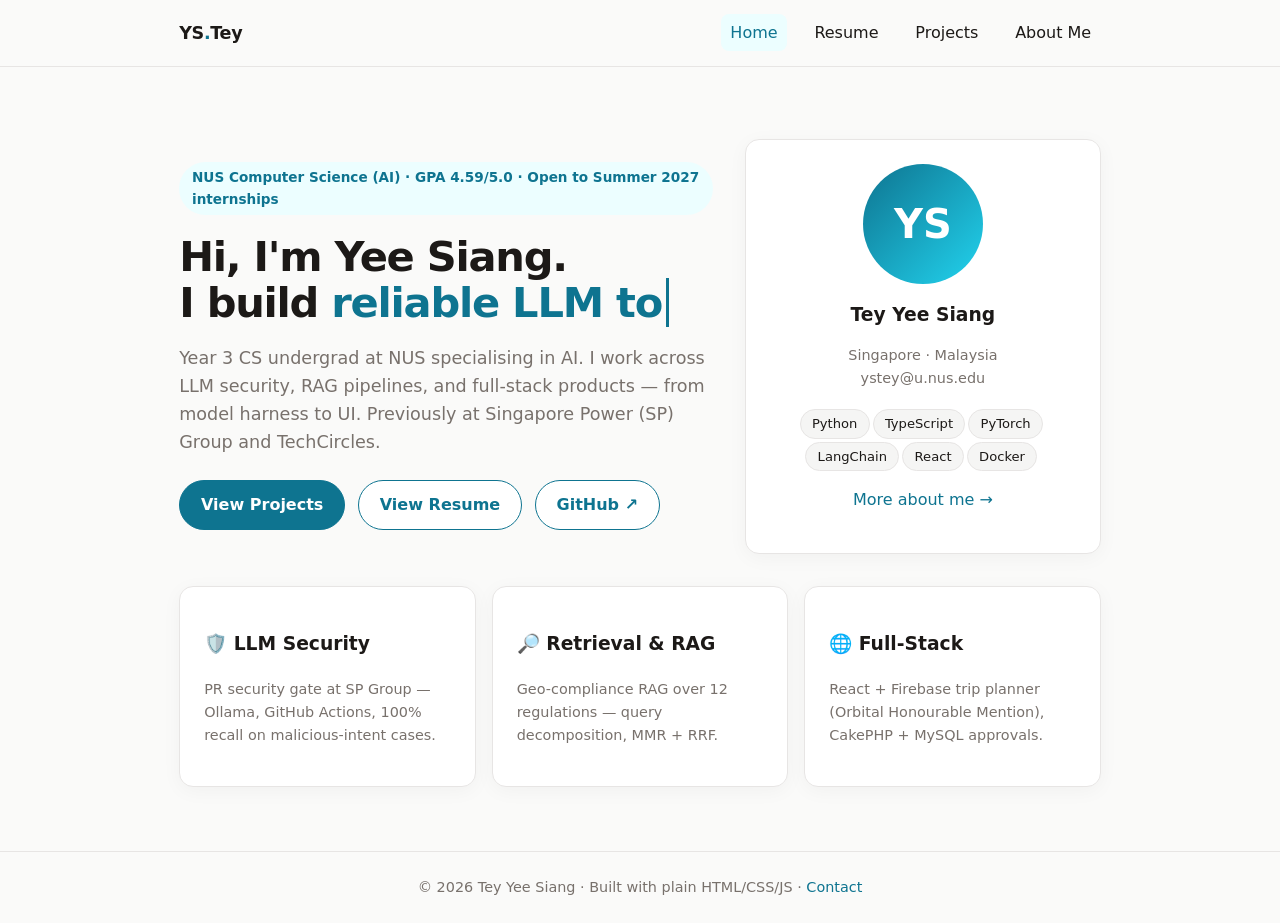
==== index.html @ 7d82055f "portfolio v1" ====
<!doctype html>
<html lang="en">
<head>
<meta charset="utf-8"><meta name="viewport" content="width=device-width,initial-scale=1">
<title>Yee Siang Tey — AI & Full-Stack Engineer</title>
<link rel="stylesheet" href="style.css">
</head>
<body>
<header><nav class="nav">
<a class="logo" href="index.html">YS<span>.</span>Tey</a>
<button class="hamburger" aria-label="menu" onclick="document.querySelector('.links').classList.toggle('open')">☰</button>
<div class="links"><a href="index.html" class="active">Home</a><a href="resume.html">Resume</a><a href="projects.html">Projects</a><a href="about.html">About Me</a></div>
</nav></header>
<main>
<section class="hero">
<div>
<div class="badge fade-up">NUS Computer Science (AI) · GPA 4.59/5.0 · Open to Summer 2027 internships</div>
<h1 class="fade-up d1">Hi, I'm Yee Siang.<br>I build <span class="typing" id="typing"></span></h1>
<p class="sub fade-up d2">Year 3 CS undergrad at NUS specialising in AI. I work across LLM security, RAG pipelines, and full-stack products — from model harness to UI. Previously at Singapore Power (SP) Group and TechCircles.</p>
<div class="btns fade-up d3">
<a class="btn primary" href="projects.html">View Projects</a>
<a class="btn ghost" href="resume.html">View Resume</a>
<a class="btn ghost" href="https://github.com/YSTey0808" target="_blank" rel="noopener">GitHub ↗</a>
</div>
</div>
<div class="card avatar-card fade-up d2">
<div class="avatar">YS</div>
<h3 style="margin:.2rem 0">Tey Yee Siang</h3>
<p class="meta">Singapore · Malaysia<br>ystey@u.nus.edu</p>
<p><span class="tag">Python</span><span class="tag">TypeScript</span><span class="tag">PyTorch</span><span class="tag">LangChain</span><span class="tag">React</span><span class="tag">Docker</span></p>
<p style="margin-top:1rem"><a href="about.html">More about me →</a></p>
</div>
</section>
<section class="grid3">
<div class="card fade-up"><h3>🛡️ LLM Security</h3><p class="meta">PR security gate at SP Group — Ollama, GitHub Actions, 100% recall on malicious-intent cases.</p></div>
<div class="card fade-up d1"><h3>🔎 Retrieval & RAG</h3><p class="meta">Geo-compliance RAG over 12 regulations — query decomposition, MMR + RRF.</p></div>
<div class="card fade-up d2"><h3>🌐 Full-Stack</h3><p class="meta">React + Firebase trip planner (Orbital Honourable Mention), CakePHP + MySQL approvals.</p></div>
</section>
</main>
<footer>© 2026 Tey Yee Siang · Built with plain HTML/CSS/JS · <a href="about.html">Contact</a></footer>
<script src="script.js"></script>
</body>
</html>
---- style.css ----
/* Light minimal portfolio - Yee Siang */
:root{
  --bg:#fafaf9; --card:#ffffff; --text:#1c1917; --muted:#78716c;
  --accent:#0e7490; --accent-light:#ecfeff; --border:#e7e5e4;
  --radius:14px; --max:960px;
}
*{box-sizing:border-box}
body{margin:0;font-family:Inter,system-ui,-apple-system,"Segoe UI",Roboto,sans-serif;background:var(--bg);color:var(--text);line-height:1.6}
a{color:var(--accent);text-decoration:none}
a:hover{text-decoration:underline}
header{position:sticky;top:0;background:rgba(250,250,249,.92);backdrop-filter:blur(8px);border-bottom:1px solid var(--border);z-index:10}
.nav{max-width:var(--max);margin:0 auto;display:flex;align-items:center;justify-content:space-between;padding:.9rem 1.2rem}
.logo{font-weight:800;letter-spacing:-.02em;color:var(--text);font-size:1.1rem}
.logo span{color:var(--accent)}
.links{display:flex;gap:1.1rem}
.links a{color:var(--text);font-weight:500;padding:.35rem .6rem;border-radius:8px}
.links a.active,.links a:hover{background:var(--accent-light);color:var(--accent);text-decoration:none}
.hamburger{display:none;background:none;border:1px solid var(--border);border-radius:8px;padding:.4rem .6rem;font-size:1.2rem;cursor:pointer}
main{max-width:var(--max);margin:0 auto;padding:2.5rem 1.2rem 4rem;min-height:70vh}
.hero{display:grid;grid-template-columns:1.2fr .8fr;gap:2rem;align-items:center;padding:2rem 0}
.badge{display:inline-block;background:var(--accent-light);color:var(--accent);padding:.3rem .8rem;border-radius:999px;font-size:.85rem;font-weight:600;margin-bottom:1rem}
h1{font-size:2.6rem;line-height:1.1;margin:.2rem 0 1rem;letter-spacing:-.03em}
.typing{color:var(--accent);font-weight:700;border-right:3px solid var(--accent);padding-right:4px;animation:blink 1s step-end infinite}
@keyframes blink{50%{border-color:transparent}}
.sub{color:var(--muted);font-size:1.1rem}
.btns{display:flex;gap:.8rem;margin-top:1.5rem;flex-wrap:wrap}
.btn{display:inline-block;padding:.7rem 1.3rem;border-radius:999px;font-weight:600;border:1px solid var(--accent)}
.btn.primary{background:var(--accent);color:#fff}
.btn.primary:hover{background:#155e75}
.btn.ghost{background:#fff;color:var(--accent)}
.card{background:var(--card);border:1px solid var(--border);border-radius:var(--radius);padding:1.5rem;box-shadow:0 4px 20px rgba(0,0,0,.04)}
.avatar-card{text-align:center}
.avatar{width:120px;height:120px;border-radius:50%;background:linear-gradient(135deg,#0e7490,#22d3ee);display:flex;align-items:center;justify-content:center;color:#fff;font-size:2.5rem;font-weight:800;margin:0 auto 1rem}
.grid2{display:grid;grid-template-columns:1fr 1fr;gap:1.2rem}
.grid3{display:grid;grid-template-columns:1fr 1fr 1fr;gap:1rem}
.tag{display:inline-block;background:#f5f5f4;border:1px solid var(--border);border-radius:999px;padding:.2rem .7rem;font-size:.82rem;margin:.2rem .2rem 0 0}
footer{border-top:1px solid var(--border);text-align:center;padding:1.5rem;color:var(--muted);font-size:.9rem}
.fade-up{opacity:0;transform:translateY(14px);animation:fadeUp .7s ease forwards}
.fade-up.d1{animation-delay:.1s}.fade-up.d2{animation-delay:.2s}.fade-up.d3{animation-delay:.3s}
@keyframes fadeUp{to{opacity:1;transform:none}}
/* Timeline */
.timeline{border-left:2px solid var(--border);margin-left:.5rem;padding-left:1.2rem}
.job{margin-bottom:1.5rem;position:relative}
.job::before{content:"";position:absolute;left:-1.65rem;top:.4rem;width:12px;height:12px;background:var(--accent);border-radius:50%;border:2px solid #fff;box-shadow:0 0 0 2px var(--accent)}
.job h3{margin:.2rem 0}
.meta{color:var(--muted);font-size:.9rem}
/* Carousel */
.carousel{position:relative;overflow:hidden;border-radius:var(--radius);border:1px solid var(--border);background:#fff}
.slides{display:flex;transition:transform .45s ease}
.slide{min-width:100%;padding:0}
.slide-visual{height:260px;display:flex;align-items:center;justify-content:center;color:#fff;font-size:1.4rem;font-weight:800;text-align:center;padding:1rem}
.s1{background:linear-gradient(135deg,#0e7490,#06b6d4,#99f6e0)}
.s2{background:linear-gradient(135deg,#7c3aed,#06b6d4)}
.s3{background:linear-gradient(135deg,#ea580c,#facc15)}
.s4{background:linear-gradient(135deg,#0f766e,#84cc16)}
.slide-body{padding:1.3rem 1.4rem}
.ctrl{position:absolute;top:110px;background:rgba(255,255,255,.9);border:1px solid var(--border);border-radius:50%;width:40px;height:40px;cursor:pointer;font-size:1.2rem}
.prev{left:10px}.next{right:10px}
.dots{text-align:center;padding:.8rem}
.dot{display:inline-block;width:10px;height:10px;border-radius:50%;background:#d6d3d1;margin:0 4px;cursor:pointer;border:none;padding:0}
.dot.active{background:var(--accent)}
.proj-grid{display:grid;grid-template-columns:1fr 1fr;gap:1rem;margin-top:1.5rem}
@media(max-width:760px){
  .hero{grid-template-columns:1fr}
  h1{font-size:2rem}
  .grid2,.grid3,.proj-grid{grid-template-columns:1fr}
  .links{display:none;flex-direction:column;position:absolute;top:60px;right:12px;background:#fff;border:1px solid var(--border);border-radius:12px;padding:.6rem;box-shadow:0 10px 30px rgba(0,0,0,.08)}
  .links.open{display:flex}
  .hamburger{display:block}
}
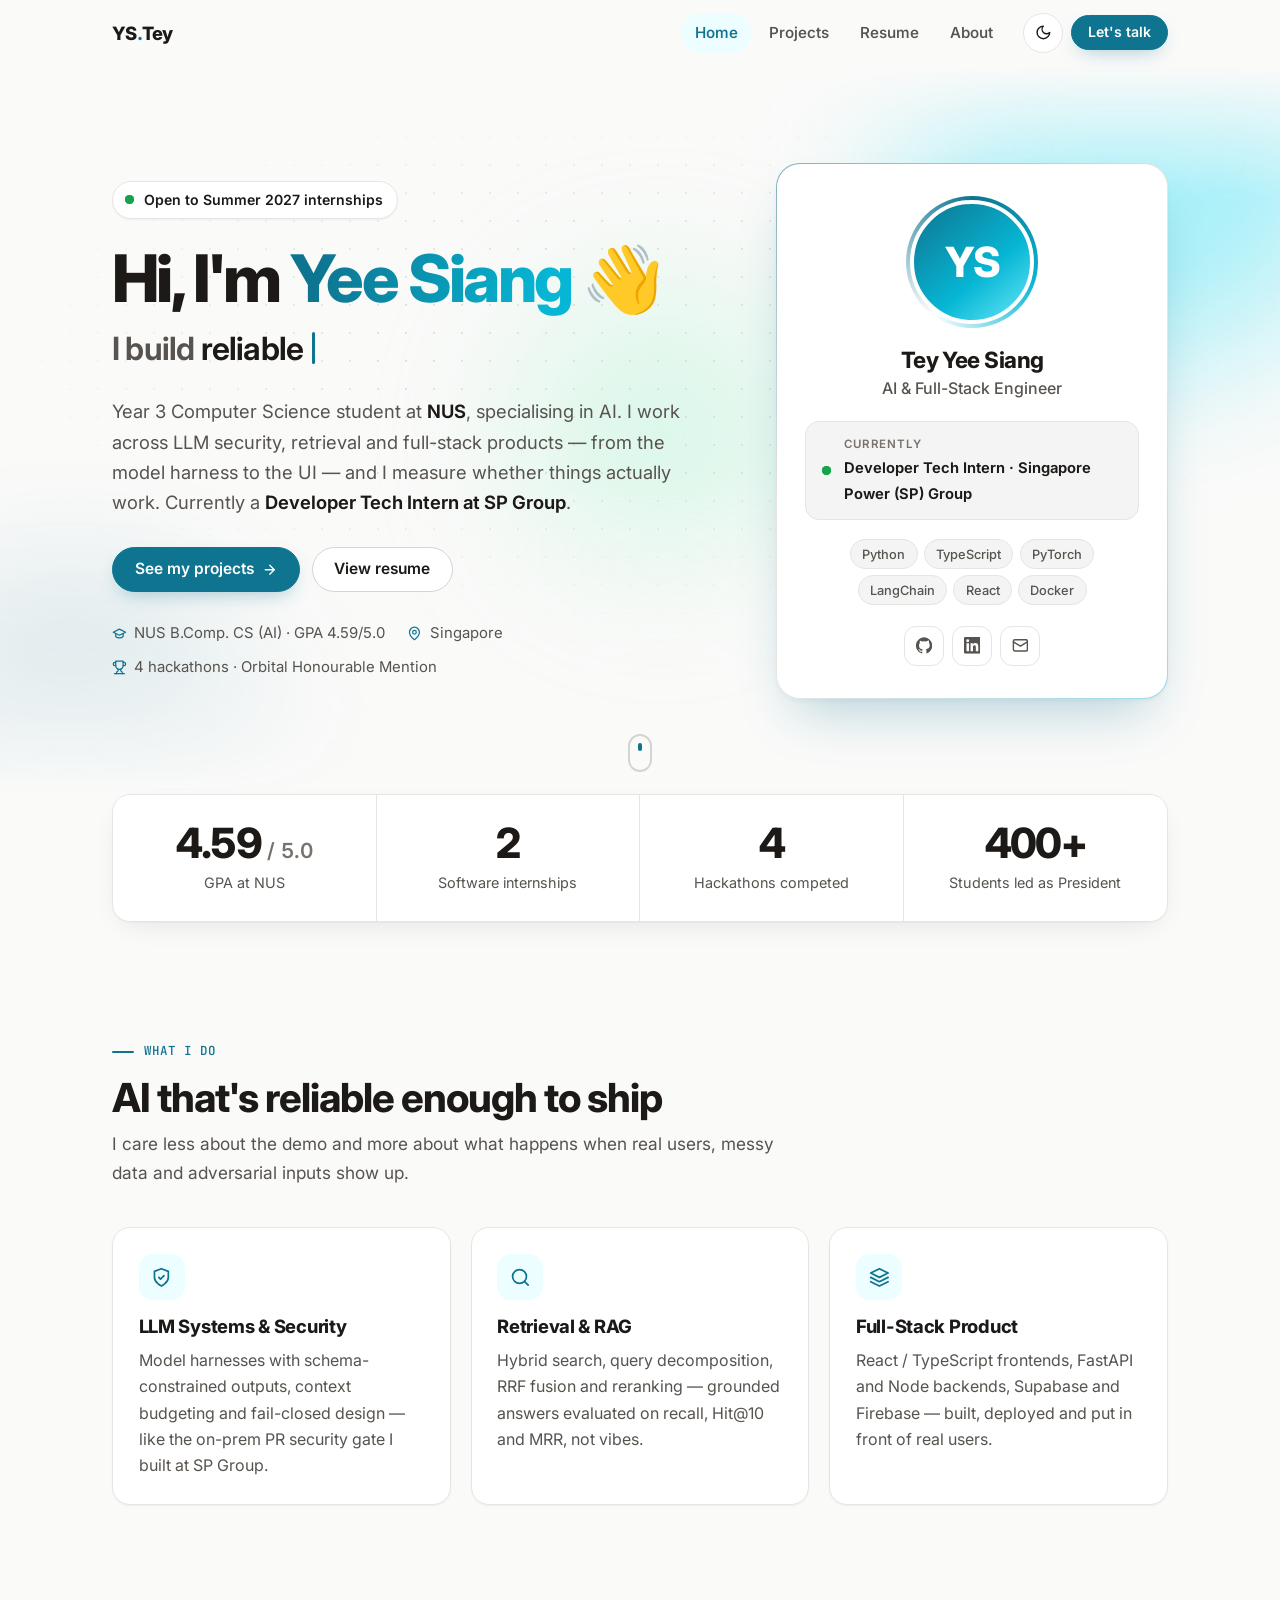
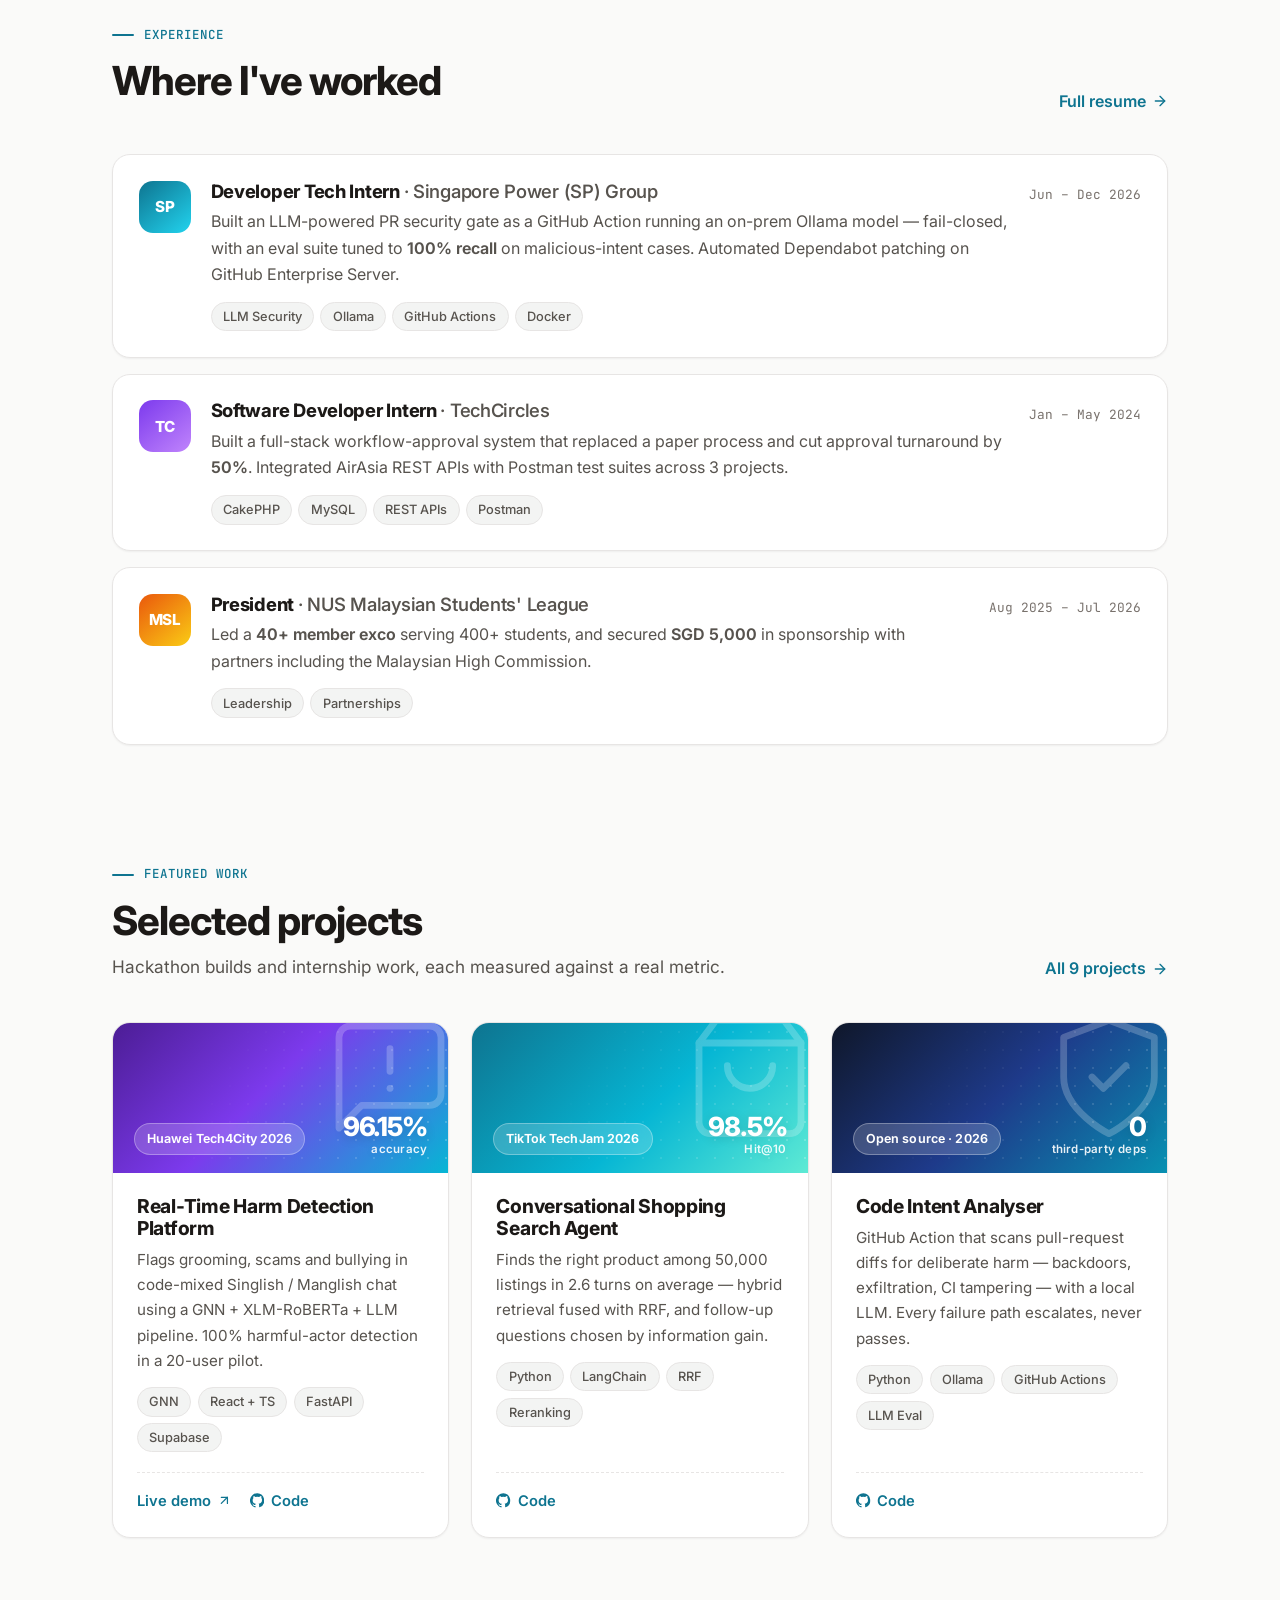
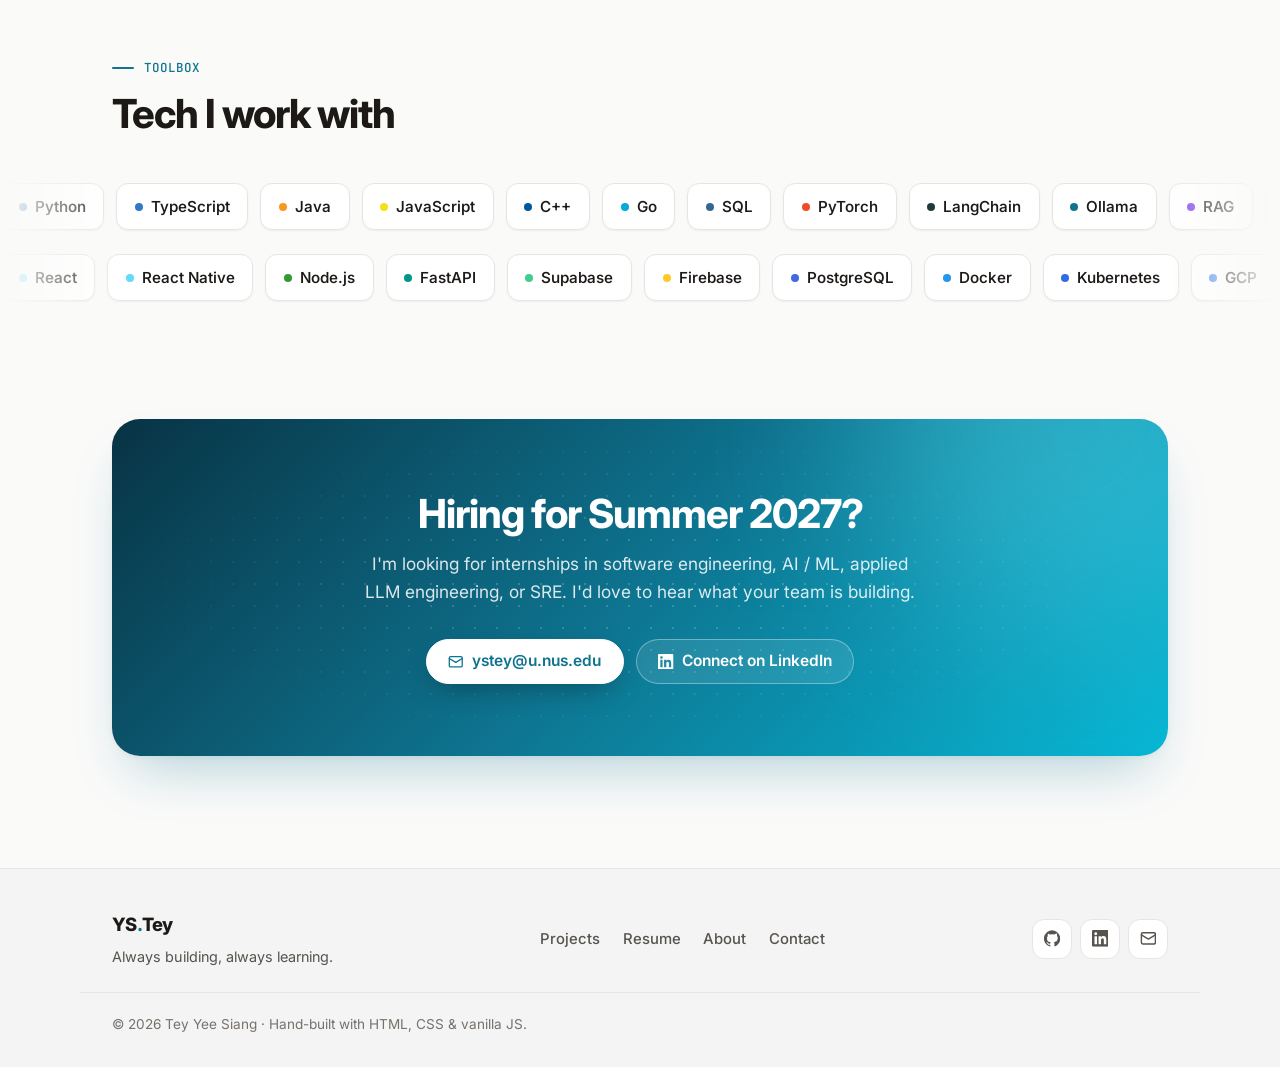
==== commit 61a9ad76: "Portfolio V2" ====
--- a/index.html
+++ b/index.html
@@ -1,43 +1,289 @@
 <!doctype html>
 <html lang="en">
 <head>
-<meta charset="utf-8"><meta name="viewport" content="width=device-width,initial-scale=1">
-<title>Yee Siang Tey — AI & Full-Stack Engineer</title>
+<meta charset="utf-8">
+<meta name="viewport" content="width=device-width, initial-scale=1">
+<title>Tey Yee Siang — AI & Full-Stack Engineer</title>
+<meta name="description" content="Tey Yee Siang — Year 3 NUS Computer Science (AI) student building LLM security tooling, RAG pipelines and full-stack products. Open to Summer 2027 internships.">
+<meta name="author" content="Tey Yee Siang">
+<meta name="theme-color" content="#0e7490">
+<meta property="og:type" content="website">
+<meta property="og:title" content="Tey Yee Siang — AI & Full-Stack Engineer">
+<meta property="og:description" content="NUS CS (AI) · GPA 4.59/5.0 · LLM security, RAG and full-stack products. Open to Summer 2027 internships.">
+<meta property="og:url" content="https://personalwebsite-eight-tawny-92.vercel.app/">
+<link rel="icon" href="data:image/svg+xml,%3Csvg xmlns='http://www.w3.org/2000/svg' viewBox='0 0 64 64'%3E%3Crect width='64' height='64' rx='16' fill='%230e7490'/%3E%3Ctext x='50%25' y='54%25' text-anchor='middle' dominant-baseline='middle' font-family='Arial,sans-serif' font-weight='800' font-size='28' fill='white'%3EYS%3C/text%3E%3C/svg%3E">
+<link rel="preconnect" href="https://fonts.googleapis.com">
+<link rel="preconnect" href="https://fonts.gstatic.com" crossorigin>
+<link href="https://fonts.googleapis.com/css2?family=Inter:wght@400;500;600;700;800&family=JetBrains+Mono:wght@500&display=swap" rel="stylesheet">
 <link rel="stylesheet" href="style.css">
+<script>document.documentElement.classList.add('js');try{var t=localStorage.getItem('theme');if(t)document.documentElement.dataset.theme=t}catch(e){}</script>
 </head>
 <body>
-<header><nav class="nav">
-<a class="logo" href="index.html">YS<span>.</span>Tey</a>
-<button class="hamburger" aria-label="menu" onclick="document.querySelector('.links').classList.toggle('open')">☰</button>
-<div class="links"><a href="index.html" class="active">Home</a><a href="resume.html">Resume</a><a href="projects.html">Projects</a><a href="about.html">About Me</a></div>
-</nav></header>
-<main>
-<section class="hero">
-<div>
-<div class="badge fade-up">NUS Computer Science (AI) · GPA 4.59/5.0 · Open to Summer 2027 internships</div>
-<h1 class="fade-up d1">Hi, I'm Yee Siang.<br>I build <span class="typing" id="typing"></span></h1>
-<p class="sub fade-up d2">Year 3 CS undergrad at NUS specialising in AI. I work across LLM security, RAG pipelines, and full-stack products — from model harness to UI. Previously at Singapore Power (SP) Group and TechCircles.</p>
-<div class="btns fade-up d3">
-<a class="btn primary" href="projects.html">View Projects</a>
-<a class="btn ghost" href="resume.html">View Resume</a>
-<a class="btn ghost" href="https://github.com/YSTey0808" target="_blank" rel="noopener">GitHub ↗</a>
-</div>
-</div>
-<div class="card avatar-card fade-up d2">
-<div class="avatar">YS</div>
-<h3 style="margin:.2rem 0">Tey Yee Siang</h3>
-<p class="meta">Singapore · Malaysia<br>ystey@u.nus.edu</p>
-<p><span class="tag">Python</span><span class="tag">TypeScript</span><span class="tag">PyTorch</span><span class="tag">LangChain</span><span class="tag">React</span><span class="tag">Docker</span></p>
-<p style="margin-top:1rem"><a href="about.html">More about me →</a></p>
-</div>
-</section>
-<section class="grid3">
-<div class="card fade-up"><h3>🛡️ LLM Security</h3><p class="meta">PR security gate at SP Group — Ollama, GitHub Actions, 100% recall on malicious-intent cases.</p></div>
-<div class="card fade-up d1"><h3>🔎 Retrieval & RAG</h3><p class="meta">Geo-compliance RAG over 12 regulations — query decomposition, MMR + RRF.</p></div>
-<div class="card fade-up d2"><h3>🌐 Full-Stack</h3><p class="meta">React + Firebase trip planner (Orbital Honourable Mention), CakePHP + MySQL approvals.</p></div>
-</section>
+<a class="skip" href="#main">Skip to content</a>
+<div class="progress" aria-hidden="true"></div>
+
+<header class="site-header">
+  <nav class="nav" aria-label="Primary">
+    <a class="logo" href="index.html" aria-label="Tey Yee Siang — home">YS<span>.</span>Tey</a>
+    <div class="links" id="nav-links">
+      <a href="index.html" aria-current="page">Home</a>
+      <a href="projects.html">Projects</a>
+      <a href="resume.html">Resume</a>
+      <a href="about.html">About</a>
+    </div>
+    <div class="nav-actions">
+      <button class="icon-btn theme-toggle" type="button" aria-label="Toggle dark mode"><svg class="ic moon"><use href="#i-moon"/></svg><svg class="ic sun"><use href="#i-sun"/></svg></button>
+      <a class="btn btn-sm primary nav-cta" href="mailto:ystey@u.nus.edu">Let's talk</a>
+      <button class="icon-btn hamburger" type="button" aria-label="Open menu" aria-expanded="false" aria-controls="nav-links"><span></span><span></span><span></span></button>
+    </div>
+  </nav>
+</header>
+
+<main id="main">
+  <!-- ============ HERO ============ -->
+  <section class="hero">
+    <div class="hero-bg" aria-hidden="true"><span class="blob b1"></span><span class="blob b2"></span><span class="blob b3"></span><div class="grid-bg"></div></div>
+    <div class="container hero-inner">
+      <div class="hero-copy">
+        <p class="status reveal"><span class="pulse" aria-hidden="true"></span>Open to Summer 2027 internships</p>
+        <h1 class="reveal" style="--i:1">Hi, I'm <span class="grad">Yee Siang</span> <span class="wave" aria-hidden="true">👋</span></h1>
+        <p class="hero-role reveal" style="--i:2">I build <span class="typing" id="typing" data-phrases='["reliable LLM systems.","RAG & search pipelines.","full-stack products.","secure AI tooling."]'>reliable LLM systems.</span></p>
+        <p class="lead reveal" style="--i:3">Year 3 Computer Science student at <strong>NUS</strong>, specialising in AI. I work across LLM security, retrieval and full-stack products — from the model harness to the UI — and I measure whether things actually work. Currently a <strong>Developer Tech Intern at SP Group</strong>.</p>
+        <div class="btns reveal" style="--i:4">
+          <a class="btn primary" href="projects.html">See my projects <svg class="ic ic-move"><use href="#i-arrow-right"/></svg></a>
+          <a class="btn" href="resume.html">View resume</a>
+        </div>
+        <ul class="hero-facts reveal" style="--i:5">
+          <li><svg class="ic"><use href="#i-cap"/></svg>NUS B.Comp. CS (AI) · GPA 4.59/5.0</li>
+          <li><svg class="ic"><use href="#i-pin"/></svg>Singapore</li>
+          <li><svg class="ic"><use href="#i-trophy"/></svg>4 hackathons · Orbital Honourable Mention</li>
+        </ul>
+      </div>
+
+      <aside class="card profile-card reveal tilt" style="--i:2" aria-label="Profile summary">
+        <!-- To use a photo: replace "YS" below with <img src="images/profile.jpg" alt="Tey Yee Siang"> -->
+        <div class="avatar-wrap"><div class="avatar">YS</div></div>
+        <h2 class="profile-name">Tey Yee Siang</h2>
+        <p class="profile-role">AI & Full-Stack Engineer</p>
+        <div class="now"><span class="pulse" aria-hidden="true"></span><div><small>Currently</small><strong>Developer Tech Intern · Singapore Power (SP) Group</strong></div></div>
+        <div class="tags">
+          <span class="tag">Python</span><span class="tag">TypeScript</span><span class="tag">PyTorch</span><span class="tag">LangChain</span><span class="tag">React</span><span class="tag">Docker</span>
+        </div>
+        <div class="socials">
+          <a href="https://github.com/YSTey0808" target="_blank" rel="noopener" aria-label="GitHub"><svg class="ic"><use href="#i-github"/></svg></a>
+          <a href="https://www.linkedin.com/in/yee-siang-tey/" target="_blank" rel="noopener" aria-label="LinkedIn"><svg class="ic"><use href="#i-linkedin"/></svg></a>
+          <a href="mailto:ystey@u.nus.edu" aria-label="Email"><svg class="ic"><use href="#i-mail"/></svg></a>
+        </div>
+      </aside>
+    </div>
+    <a class="scroll-hint" href="#stats" aria-label="Scroll to content"><span></span></a>
+  </section>
+
+  <!-- ============ STATS ============ -->
+  <section class="container" id="stats" aria-label="At a glance">
+    <div class="stats reveal" data-stagger>
+      <div class="stat"><span class="stat-num"><span class="count" data-to="4.59" data-decimals="2">4.59</span><small> / 5.0</small></span><span class="stat-label">GPA at NUS</span></div>
+      <div class="stat"><span class="stat-num"><span class="count" data-to="2">2</span></span><span class="stat-label">Software internships</span></div>
+      <div class="stat"><span class="stat-num"><span class="count" data-to="4">4</span></span><span class="stat-label">Hackathons competed</span></div>
+      <div class="stat"><span class="stat-num"><span class="count" data-to="400">400</span>+</span><span class="stat-label">Students led as President</span></div>
+    </div>
+  </section>
+
+  <!-- ============ WHAT I DO ============ -->
+  <section class="section container">
+    <div class="section-head reveal">
+      <p class="eyebrow">What I do</p>
+      <h2>AI that's reliable enough to ship</h2>
+      <p class="section-sub">I care less about the demo and more about what happens when real users, messy data and adversarial inputs show up.</p>
+    </div>
+    <div class="grid3" data-stagger>
+      <article class="card lift spot reveal">
+        <span class="card-icon"><svg class="ic"><use href="#i-shield"/></svg></span>
+        <h3>LLM Systems & Security</h3>
+        <p>Model harnesses with schema-constrained outputs, context budgeting and fail-closed design — like the on-prem PR security gate I built at SP Group.</p>
+      </article>
+      <article class="card lift spot reveal">
+        <span class="card-icon"><svg class="ic"><use href="#i-search"/></svg></span>
+        <h3>Retrieval & RAG</h3>
+        <p>Hybrid search, query decomposition, RRF fusion and reranking — grounded answers evaluated on recall, Hit@10 and MRR, not vibes.</p>
+      </article>
+      <article class="card lift spot reveal">
+        <span class="card-icon"><svg class="ic"><use href="#i-layers"/></svg></span>
+        <h3>Full-Stack Product</h3>
+        <p>React / TypeScript frontends, FastAPI and Node backends, Supabase and Firebase — built, deployed and put in front of real users.</p>
+      </article>
+    </div>
+  </section>
+
+  <!-- ============ EXPERIENCE ============ -->
+  <section class="section container">
+    <div class="section-head row reveal">
+      <div>
+        <p class="eyebrow">Experience</p>
+        <h2>Where I've worked</h2>
+      </div>
+      <a class="link-arrow" href="resume.html">Full resume <svg class="ic"><use href="#i-arrow-right"/></svg></a>
+    </div>
+    <div class="xp-list" data-stagger>
+      <article class="card xp lift spot reveal">
+        <span class="xp-logo lg-sp" aria-hidden="true">SP</span>
+        <div class="xp-main">
+          <h3>Developer Tech Intern <span>· Singapore Power (SP) Group</span></h3>
+          <p>Built an LLM-powered PR security gate as a GitHub Action running an on-prem Ollama model — fail-closed, with an eval suite tuned to <strong>100% recall</strong> on malicious-intent cases. Automated Dependabot patching on GitHub Enterprise Server.</p>
+          <div class="tags"><span class="tag">LLM Security</span><span class="tag">Ollama</span><span class="tag">GitHub Actions</span><span class="tag">Docker</span></div>
+        </div>
+        <span class="xp-date">Jun – Dec 2026</span>
+      </article>
+      <article class="card xp lift spot reveal">
+        <span class="xp-logo lg-tc" aria-hidden="true">TC</span>
+        <div class="xp-main">
+          <h3>Software Developer Intern <span>· TechCircles</span></h3>
+          <p>Built a full-stack workflow-approval system that replaced a paper process and cut approval turnaround by <strong>50%</strong>. Integrated AirAsia REST APIs with Postman test suites across 3 projects.</p>
+          <div class="tags"><span class="tag">CakePHP</span><span class="tag">MySQL</span><span class="tag">REST APIs</span><span class="tag">Postman</span></div>
+        </div>
+        <span class="xp-date">Jan – May 2024</span>
+      </article>
+      <article class="card xp lift spot reveal">
+        <span class="xp-logo lg-ms" aria-hidden="true">MSL</span>
+        <div class="xp-main">
+          <h3>President <span>· NUS Malaysian Students' League</span></h3>
+          <p>Led a <strong>40+ member exco</strong> serving 400+ students, and secured <strong>SGD 5,000</strong> in sponsorship with partners including the Malaysian High Commission.</p>
+          <div class="tags"><span class="tag">Leadership</span><span class="tag">Partnerships</span></div>
+        </div>
+        <span class="xp-date">Aug 2025 – Jul 2026</span>
+      </article>
+    </div>
+  </section>
+
+  <!-- ============ FEATURED PROJECTS ============ -->
+  <section class="section container">
+    <div class="section-head row reveal">
+      <div>
+        <p class="eyebrow">Featured work</p>
+        <h2>Selected projects</h2>
+        <p class="section-sub">Hackathon builds and internship work, each measured against a real metric.</p>
+      </div>
+      <a class="link-arrow" href="projects.html">All 9 projects <svg class="ic"><use href="#i-arrow-right"/></svg></a>
+    </div>
+    <div class="projects three" data-stagger>
+      <article class="card project lift reveal">
+        <div class="project-visual g1">
+          <svg class="ic" aria-hidden="true"><use href="#i-alert"/></svg>
+          <span class="project-badge">Huawei Tech4City 2026</span>
+          <span class="project-headline">96.15%<small>accuracy</small></span>
+        </div>
+        <div class="project-body">
+          <h3>Real-Time Harm Detection Platform</h3>
+          <p>Flags grooming, scams and bullying in code-mixed Singlish / Manglish chat using a GNN + XLM-RoBERTa + LLM pipeline. 100% harmful-actor detection in a 20-user pilot.</p>
+          <div class="tags"><span class="tag">GNN</span><span class="tag">React + TS</span><span class="tag">FastAPI</span><span class="tag">Supabase</span></div>
+          <div class="project-links">
+            <a href="https://huaweitech4city.vercel.app" target="_blank" rel="noopener">Live demo <svg class="ic ic-diag"><use href="#i-arrow-up-right"/></svg></a>
+            <a href="https://github.com/YSTey0808/huaweitech4city" target="_blank" rel="noopener"><svg class="ic"><use href="#i-github"/></svg> Code</a>
+          </div>
+        </div>
+      </article>
+      <article class="card project lift reveal">
+        <div class="project-visual g2">
+          <svg class="ic" aria-hidden="true"><use href="#i-bag"/></svg>
+          <span class="project-badge">TikTok TechJam 2026</span>
+          <span class="project-headline">98.5%<small>Hit@10</small></span>
+        </div>
+        <div class="project-body">
+          <h3>Conversational Shopping Search Agent</h3>
+          <p>Finds the right product among 50,000 listings in 2.6 turns on average — hybrid retrieval fused with RRF, and follow-up questions chosen by information gain.</p>
+          <div class="tags"><span class="tag">Python</span><span class="tag">LangChain</span><span class="tag">RRF</span><span class="tag">Reranking</span></div>
+          <div class="project-links">
+            <a href="https://github.com/YSTey0808/techjam-conversational-search" target="_blank" rel="noopener"><svg class="ic"><use href="#i-github"/></svg> Code</a>
+          </div>
+        </div>
+      </article>
+      <article class="card project lift reveal">
+        <div class="project-visual g3">
+          <svg class="ic" aria-hidden="true"><use href="#i-shield"/></svg>
+          <span class="project-badge">Open source · 2026</span>
+          <span class="project-headline">0<small>third-party deps</small></span>
+        </div>
+        <div class="project-body">
+          <h3>Code Intent Analyser</h3>
+          <p>GitHub Action that scans pull-request diffs for deliberate harm — backdoors, exfiltration, CI tampering — with a local LLM. Every failure path escalates, never passes.</p>
+          <div class="tags"><span class="tag">Python</span><span class="tag">Ollama</span><span class="tag">GitHub Actions</span><span class="tag">LLM Eval</span></div>
+          <div class="project-links">
+            <a href="https://github.com/YSTey0808/llm-PR-reviewer" target="_blank" rel="noopener"><svg class="ic"><use href="#i-github"/></svg> Code</a>
+          </div>
+        </div>
+      </article>
+    </div>
+  </section>
+
+  <!-- ============ TECH STACK ============ -->
+  <section class="section" aria-label="Tech stack">
+    <div class="container">
+      <div class="section-head reveal">
+        <p class="eyebrow">Toolbox</p>
+        <h2>Tech I work with</h2>
+      </div>
+    </div>
+    <div class="marquee reveal">
+      <div class="marquee-track">
+        <span class="chip"><i style="--c:#3776ab"></i>Python</span>
+        <span class="chip"><i style="--c:#3178c6"></i>TypeScript</span>
+        <span class="chip"><i style="--c:#f89820"></i>Java</span>
+        <span class="chip"><i style="--c:#f7df1e"></i>JavaScript</span>
+        <span class="chip"><i style="--c:#00599c"></i>C++</span>
+        <span class="chip"><i style="--c:#00add8"></i>Go</span>
+        <span class="chip"><i style="--c:#336791"></i>SQL</span>
+        <span class="chip"><i style="--c:#ee4c2c"></i>PyTorch</span>
+        <span class="chip"><i style="--c:#1c3c3c"></i>LangChain</span>
+        <span class="chip"><i style="--c:#0e7490"></i>Ollama</span>
+        <span class="chip"><i style="--c:#7c3aed"></i>RAG</span>
+        <span class="chip"><i style="--c:#c026d3"></i>GNNs</span>
+      </div>
+    </div>
+    <div class="marquee reverse reveal">
+      <div class="marquee-track">
+        <span class="chip"><i style="--c:#61dafb"></i>React</span>
+        <span class="chip"><i style="--c:#61dafb"></i>React Native</span>
+        <span class="chip"><i style="--c:#339933"></i>Node.js</span>
+        <span class="chip"><i style="--c:#009688"></i>FastAPI</span>
+        <span class="chip"><i style="--c:#3ecf8e"></i>Supabase</span>
+        <span class="chip"><i style="--c:#ffca28"></i>Firebase</span>
+        <span class="chip"><i style="--c:#4169e1"></i>PostgreSQL</span>
+        <span class="chip"><i style="--c:#2496ed"></i>Docker</span>
+        <span class="chip"><i style="--c:#326ce5"></i>Kubernetes</span>
+        <span class="chip"><i style="--c:#4285f4"></i>GCP</span>
+        <span class="chip"><i style="--c:#0078d4"></i>Azure</span>
+        <span class="chip"><i style="--c:#2088ff"></i>GitHub Actions</span>
+      </div>
+    </div>
+  </section>
+
+  <!-- ============ CTA ============ -->
+  <section class="section container">
+    <div class="cta reveal">
+      <h2>Hiring for Summer 2027?</h2>
+      <p>I'm looking for internships in software engineering, AI / ML, applied LLM engineering, or SRE. I'd love to hear what your team is building.</p>
+      <div class="btns">
+        <a class="btn primary" href="mailto:ystey@u.nus.edu"><svg class="ic"><use href="#i-mail"/></svg> ystey@u.nus.edu</a>
+        <a class="btn" href="https://www.linkedin.com/in/yee-siang-tey/" target="_blank" rel="noopener"><svg class="ic"><use href="#i-linkedin"/></svg> Connect on LinkedIn</a>
+      </div>
+    </div>
+  </section>
 </main>
-<footer>© 2026 Tey Yee Siang · Built with plain HTML/CSS/JS · <a href="about.html">Contact</a></footer>
+
+<footer class="site-footer">
+  <div class="footer-inner">
+    <div><a class="logo" href="index.html">YS<span>.</span>Tey</a><p class="muted">Always building, always learning.</p></div>
+    <nav class="footer-links" aria-label="Footer"><a href="projects.html">Projects</a><a href="resume.html">Resume</a><a href="about.html">About</a><a href="about.html#contact">Contact</a></nav>
+    <div class="socials">
+      <a href="https://github.com/YSTey0808" target="_blank" rel="noopener" aria-label="GitHub"><svg class="ic"><use href="#i-github"/></svg></a>
+      <a href="https://www.linkedin.com/in/yee-siang-tey/" target="_blank" rel="noopener" aria-label="LinkedIn"><svg class="ic"><use href="#i-linkedin"/></svg></a>
+      <a href="mailto:ystey@u.nus.edu" aria-label="Email"><svg class="ic"><use href="#i-mail"/></svg></a>
+    </div>
+  </div>
+  <p class="copyright">© <span data-year>2026</span> Tey Yee Siang · Hand-built with HTML, CSS & vanilla JS.</p>
+</footer>
+<button class="to-top" type="button" aria-label="Back to top"><svg class="ic"><use href="#i-arrow-up"/></svg></button>
+<div class="toast" role="status" aria-live="polite"></div>
 <script src="script.js"></script>
 </body>
 </html>
--- a/style.css
+++ b/style.css
@@ -1,70 +1,468 @@
-/* Light minimal portfolio - Yee Siang */
+/* ==========================================================
+   Tey Yee Siang — portfolio
+   Plain HTML / CSS / JS. Light + dark themes.
+   All motion respects prefers-reduced-motion.
+   ========================================================== */
+
 :root{
-  --bg:#fafaf9; --card:#ffffff; --text:#1c1917; --muted:#78716c;
-  --accent:#0e7490; --accent-light:#ecfeff; --border:#e7e5e4;
-  --radius:14px; --max:960px;
-}
-*{box-sizing:border-box}
-body{margin:0;font-family:Inter,system-ui,-apple-system,"Segoe UI",Roboto,sans-serif;background:var(--bg);color:var(--text);line-height:1.6}
-a{color:var(--accent);text-decoration:none}
-a:hover{text-decoration:underline}
-header{position:sticky;top:0;background:rgba(250,250,249,.92);backdrop-filter:blur(8px);border-bottom:1px solid var(--border);z-index:10}
-.nav{max-width:var(--max);margin:0 auto;display:flex;align-items:center;justify-content:space-between;padding:.9rem 1.2rem}
-.logo{font-weight:800;letter-spacing:-.02em;color:var(--text);font-size:1.1rem}
-.logo span{color:var(--accent)}
-.links{display:flex;gap:1.1rem}
-.links a{color:var(--text);font-weight:500;padding:.35rem .6rem;border-radius:8px}
-.links a.active,.links a:hover{background:var(--accent-light);color:var(--accent);text-decoration:none}
-.hamburger{display:none;background:none;border:1px solid var(--border);border-radius:8px;padding:.4rem .6rem;font-size:1.2rem;cursor:pointer}
-main{max-width:var(--max);margin:0 auto;padding:2.5rem 1.2rem 4rem;min-height:70vh}
-.hero{display:grid;grid-template-columns:1.2fr .8fr;gap:2rem;align-items:center;padding:2rem 0}
-.badge{display:inline-block;background:var(--accent-light);color:var(--accent);padding:.3rem .8rem;border-radius:999px;font-size:.85rem;font-weight:600;margin-bottom:1rem}
-h1{font-size:2.6rem;line-height:1.1;margin:.2rem 0 1rem;letter-spacing:-.03em}
-.typing{color:var(--accent);font-weight:700;border-right:3px solid var(--accent);padding-right:4px;animation:blink 1s step-end infinite}
-@keyframes blink{50%{border-color:transparent}}
-.sub{color:var(--muted);font-size:1.1rem}
-.btns{display:flex;gap:.8rem;margin-top:1.5rem;flex-wrap:wrap}
-.btn{display:inline-block;padding:.7rem 1.3rem;border-radius:999px;font-weight:600;border:1px solid var(--accent)}
-.btn.primary{background:var(--accent);color:#fff}
-.btn.primary:hover{background:#155e75}
-.btn.ghost{background:#fff;color:var(--accent)}
-.card{background:var(--card);border:1px solid var(--border);border-radius:var(--radius);padding:1.5rem;box-shadow:0 4px 20px rgba(0,0,0,.04)}
-.avatar-card{text-align:center}
-.avatar{width:120px;height:120px;border-radius:50%;background:linear-gradient(135deg,#0e7490,#22d3ee);display:flex;align-items:center;justify-content:center;color:#fff;font-size:2.5rem;font-weight:800;margin:0 auto 1rem}
-.grid2{display:grid;grid-template-columns:1fr 1fr;gap:1.2rem}
-.grid3{display:grid;grid-template-columns:1fr 1fr 1fr;gap:1rem}
-.tag{display:inline-block;background:#f5f5f4;border:1px solid var(--border);border-radius:999px;padding:.2rem .7rem;font-size:.82rem;margin:.2rem .2rem 0 0}
-footer{border-top:1px solid var(--border);text-align:center;padding:1.5rem;color:var(--muted);font-size:.9rem}
-.fade-up{opacity:0;transform:translateY(14px);animation:fadeUp .7s ease forwards}
-.fade-up.d1{animation-delay:.1s}.fade-up.d2{animation-delay:.2s}.fade-up.d3{animation-delay:.3s}
-@keyframes fadeUp{to{opacity:1;transform:none}}
-/* Timeline */
-.timeline{border-left:2px solid var(--border);margin-left:.5rem;padding-left:1.2rem}
-.job{margin-bottom:1.5rem;position:relative}
-.job::before{content:"";position:absolute;left:-1.65rem;top:.4rem;width:12px;height:12px;background:var(--accent);border-radius:50%;border:2px solid #fff;box-shadow:0 0 0 2px var(--accent)}
-.job h3{margin:.2rem 0}
-.meta{color:var(--muted);font-size:.9rem}
-/* Carousel */
-.carousel{position:relative;overflow:hidden;border-radius:var(--radius);border:1px solid var(--border);background:#fff}
-.slides{display:flex;transition:transform .45s ease}
-.slide{min-width:100%;padding:0}
-.slide-visual{height:260px;display:flex;align-items:center;justify-content:center;color:#fff;font-size:1.4rem;font-weight:800;text-align:center;padding:1rem}
-.s1{background:linear-gradient(135deg,#0e7490,#06b6d4,#99f6e0)}
-.s2{background:linear-gradient(135deg,#7c3aed,#06b6d4)}
-.s3{background:linear-gradient(135deg,#ea580c,#facc15)}
-.s4{background:linear-gradient(135deg,#0f766e,#84cc16)}
-.slide-body{padding:1.3rem 1.4rem}
-.ctrl{position:absolute;top:110px;background:rgba(255,255,255,.9);border:1px solid var(--border);border-radius:50%;width:40px;height:40px;cursor:pointer;font-size:1.2rem}
-.prev{left:10px}.next{right:10px}
-.dots{text-align:center;padding:.8rem}
-.dot{display:inline-block;width:10px;height:10px;border-radius:50%;background:#d6d3d1;margin:0 4px;cursor:pointer;border:none;padding:0}
-.dot.active{background:var(--accent)}
-.proj-grid{display:grid;grid-template-columns:1fr 1fr;gap:1rem;margin-top:1.5rem}
-@media(max-width:760px){
-  .hero{grid-template-columns:1fr}
-  h1{font-size:2rem}
-  .grid2,.grid3,.proj-grid{grid-template-columns:1fr}
-  .links{display:none;flex-direction:column;position:absolute;top:60px;right:12px;background:#fff;border:1px solid var(--border);border-radius:12px;padding:.6rem;box-shadow:0 10px 30px rgba(0,0,0,.08)}
-  .links.open{display:flex}
-  .hamburger{display:block}
-}
+  --bg:#fafaf9; --bg-2:#f3f4f3; --surface:#ffffff; --surface-2:#f7f8f8;
+  --text:#1c1917; --muted:#57534e; --subtle:#78716c;
+  --border:#e7e5e4; --border-strong:#d6d3d1;
+  --accent:#0e7490; --accent-strong:#155e75; --accent-2:#06b6d4;
+  --accent-soft:#ecfeff; --accent-glow:rgba(6,182,212,.14); --on-accent:#ffffff;
+  --ring:rgba(14,116,144,.4);
+  --live:#16a34a;
+  --shadow-sm:0 1px 2px rgba(28,25,23,.05);
+  --shadow:0 1px 2px rgba(28,25,23,.04),0 10px 30px -12px rgba(28,25,23,.12);
+  --shadow-lg:0 2px 4px rgba(28,25,23,.04),0 28px 56px -20px rgba(14,116,144,.32);
+  --header-bg:rgba(250,250,249,.78);
+  --blob-1:#67e8f9; --blob-2:#0e7490; --blob-3:#a7f3d0;
+  --radius:18px; --radius-sm:12px; --max:1120px;
+  --font:"Inter",system-ui,-apple-system,"Segoe UI",Roboto,sans-serif;
+  --mono:"JetBrains Mono",ui-monospace,SFMono-Regular,Consolas,monospace;
+  --ease:cubic-bezier(.2,.7,.2,1);
+  color-scheme:light;
+}
+@media (prefers-color-scheme:dark){
+  :root:not([data-theme="light"]){
+    --bg:#0b0f13; --bg-2:#0f151a; --surface:#121a20; --surface-2:#16202a;
+    --text:#ecebea; --muted:#a8a29e; --subtle:#8b8681;
+    --border:#212b33; --border-strong:#2e3a44;
+    --accent:#22d3ee; --accent-strong:#67e8f9; --accent-2:#0891b2;
+    --accent-soft:rgba(34,211,238,.10); --accent-glow:rgba(34,211,238,.12); --on-accent:#04222b;
+    --ring:rgba(34,211,238,.45);
+    --live:#4ade80;
+    --shadow-sm:0 1px 2px rgba(0,0,0,.4);
+    --shadow:0 1px 2px rgba(0,0,0,.3),0 12px 32px -14px rgba(0,0,0,.6);
+    --shadow-lg:0 2px 4px rgba(0,0,0,.3),0 28px 60px -20px rgba(34,211,238,.18);
+    --header-bg:rgba(11,15,19,.72);
+    --blob-1:#0e7490; --blob-2:#155e75; --blob-3:#064e3b;
+    color-scheme:dark;
+  }
+}
+:root[data-theme="dark"]{
+  --bg:#0b0f13; --bg-2:#0f151a; --surface:#121a20; --surface-2:#16202a;
+  --text:#ecebea; --muted:#a8a29e; --subtle:#8b8681;
+  --border:#212b33; --border-strong:#2e3a44;
+  --accent:#22d3ee; --accent-strong:#67e8f9; --accent-2:#0891b2;
+  --accent-soft:rgba(34,211,238,.10); --accent-glow:rgba(34,211,238,.12); --on-accent:#04222b;
+  --ring:rgba(34,211,238,.45);
+  --live:#4ade80;
+  --shadow-sm:0 1px 2px rgba(0,0,0,.4);
+  --shadow:0 1px 2px rgba(0,0,0,.3),0 12px 32px -14px rgba(0,0,0,.6);
+  --shadow-lg:0 2px 4px rgba(0,0,0,.3),0 28px 60px -20px rgba(34,211,238,.18);
+  --header-bg:rgba(11,15,19,.72);
+  --blob-1:#0e7490; --blob-2:#155e75; --blob-3:#064e3b;
+  color-scheme:dark;
+}
+
+/* ---------- Base ---------- */
+*,*::before,*::after{box-sizing:border-box}
+html{scroll-behavior:smooth;-webkit-text-size-adjust:100%}
+body{margin:0;font-family:var(--font);background:var(--bg);color:var(--text);line-height:1.65;font-size:16px;
+  -webkit-font-smoothing:antialiased;text-rendering:optimizeLegibility;overflow-x:hidden;
+  transition:background-color .3s ease,color .3s ease}
+[hidden]{display:none!important}
+img,svg{display:block;max-width:100%}
+a{color:var(--accent);text-decoration:none;transition:color .2s}
+a:hover{color:var(--accent-strong)}
+:focus-visible{outline:2px solid var(--accent);outline-offset:3px;border-radius:6px}
+::selection{background:var(--accent);color:var(--on-accent)}
+h1,h2,h3,h4{line-height:1.15;letter-spacing:-.025em;margin:0 0 .6rem;font-weight:750}
+h1{font-size:clamp(2.4rem,5.6vw,4.1rem);letter-spacing:-.04em;font-weight:800}
+h2{font-size:clamp(1.75rem,3.4vw,2.5rem)}
+h3{font-size:1.15rem;letter-spacing:-.015em}
+p{margin:0 0 1rem}
+ul{margin:0;padding:0}
+strong{font-weight:650}
+.container{max-width:var(--max);margin:0 auto;padding:0 clamp(16px,4vw,32px)}
+.muted{color:var(--muted)}
+.grad{background:linear-gradient(100deg,var(--accent) 10%,var(--accent-2) 90%);-webkit-background-clip:text;background-clip:text;color:transparent}
+.ic{width:1em;height:1em;flex:none;fill:none;stroke:currentColor;stroke-width:2;stroke-linecap:round;stroke-linejoin:round}
+
+.skip{position:absolute;left:-999px;top:8px;background:var(--accent);color:var(--on-accent);padding:.5rem 1rem;border-radius:8px;z-index:100}
+.skip:focus{left:8px}
+
+/* View transitions between pages (progressive enhancement) */
+@view-transition{navigation:auto}
+::view-transition-old(root),::view-transition-new(root){animation-duration:.28s}
+
+/* ---------- Header / nav ---------- */
+.progress{position:fixed;top:0;left:0;height:3px;width:100%;transform:scaleX(var(--p,0));transform-origin:left;
+  background:linear-gradient(90deg,var(--accent),var(--accent-2));z-index:60}
+.site-header{position:sticky;top:0;z-index:50;background:var(--header-bg);backdrop-filter:saturate(1.6) blur(14px);
+  -webkit-backdrop-filter:saturate(1.6) blur(14px);border-bottom:1px solid transparent;transition:border-color .3s,box-shadow .3s}
+.site-header.scrolled{border-bottom-color:var(--border);box-shadow:var(--shadow-sm)}
+.nav{max-width:var(--max);margin:0 auto;display:flex;align-items:center;gap:1rem;padding:.8rem clamp(16px,4vw,32px)}
+.logo{font-weight:800;letter-spacing:-.03em;color:var(--text);font-size:1.15rem;margin-right:auto}
+.logo:hover{color:var(--text)}
+.logo span{color:var(--accent);display:inline-block;transition:transform .4s var(--ease)}
+.logo:hover span{transform:translateY(-4px) scale(1.3)}
+.links{display:flex;gap:.25rem}
+.links a{position:relative;color:var(--muted);font-weight:550;font-size:.95rem;padding:.45rem .85rem;border-radius:999px;transition:color .2s,background-color .2s}
+.links a:hover{color:var(--text);background:var(--bg-2)}
+.links a[aria-current="page"]{color:var(--accent);background:var(--accent-soft)}
+.nav-actions{display:flex;align-items:center;gap:.5rem}
+.icon-btn{display:inline-grid;place-items:center;width:40px;height:40px;border-radius:999px;border:1px solid var(--border);
+  background:var(--surface);color:var(--text);cursor:pointer;font-size:1.05rem;transition:transform .2s var(--ease),border-color .2s,background-color .2s}
+.icon-btn:hover{border-color:var(--accent);color:var(--accent);transform:rotate(-12deg)}
+.theme-toggle .sun{display:none}
+:root[data-theme="dark"] .theme-toggle .sun{display:block}
+:root[data-theme="dark"] .theme-toggle .moon{display:none}
+@media (prefers-color-scheme:dark){
+  :root:not([data-theme="light"]) .theme-toggle .sun{display:block}
+  :root:not([data-theme="light"]) .theme-toggle .moon{display:none}
+}
+.hamburger{display:none}
+.hamburger:hover{transform:none}
+.hamburger span{display:block;width:16px;height:2px;background:currentColor;border-radius:2px;transition:transform .3s var(--ease),opacity .2s}
+.hamburger span+span{margin-top:3px}
+.hamburger{grid-auto-rows:min-content;align-content:center}
+.hamburger[aria-expanded="true"] span:nth-child(1){transform:translateY(5px) rotate(45deg)}
+.hamburger[aria-expanded="true"] span:nth-child(2){opacity:0}
+.hamburger[aria-expanded="true"] span:nth-child(3){transform:translateY(-5px) rotate(-45deg)}
+
+/* ---------- Buttons, tags ---------- */
+.btns{display:flex;gap:.75rem;flex-wrap:wrap;align-items:center}
+.btn{position:relative;display:inline-flex;align-items:center;gap:.5rem;padding:.78rem 1.35rem;border-radius:999px;font-weight:600;
+  font-size:.97rem;border:1px solid var(--border-strong);background:var(--surface);color:var(--text);cursor:pointer;overflow:hidden;
+  font-family:inherit;line-height:1.2;transition:transform .25s var(--ease),box-shadow .25s,border-color .2s,background-color .2s,color .2s}
+.btn:hover{transform:translateY(-2px);border-color:var(--accent);color:var(--accent);box-shadow:var(--shadow)}
+.btn:active{transform:translateY(0)}
+.btn .ic{transition:transform .25s var(--ease)}
+.btn:hover .ic-move{transform:translateX(3px)}
+.btn:hover .ic-diag{transform:translate(2px,-2px)}
+.btn.primary{background:var(--accent);border-color:var(--accent);color:var(--on-accent);box-shadow:0 8px 20px -8px var(--ring)}
+.btn.primary:hover{background:var(--accent-strong);border-color:var(--accent-strong);color:var(--on-accent);box-shadow:0 14px 28px -10px var(--ring)}
+.btn.primary::after{content:"";position:absolute;inset:0;background:linear-gradient(110deg,transparent 30%,rgba(255,255,255,.35) 50%,transparent 70%);
+  transform:translateX(-120%);transition:transform .7s var(--ease)}
+.btn.primary:hover::after{transform:translateX(120%)}
+.btn-sm{padding:.5rem 1rem;font-size:.88rem}
+.tags{display:flex;flex-wrap:wrap;gap:.4rem}
+.tag{display:inline-block;background:var(--bg-2);border:1px solid var(--border);color:var(--muted);border-radius:999px;padding:.2rem .7rem;
+  font-size:.8rem;font-weight:500;white-space:nowrap}
+.link-arrow{display:inline-flex;align-items:center;gap:.35rem;font-weight:600}
+.link-arrow .ic{transition:transform .25s var(--ease)}
+.link-arrow:hover .ic{transform:translateX(4px)}
+
+/* ---------- Cards ---------- */
+.card{position:relative;isolation:isolate;background:var(--surface);border:1px solid var(--border);border-radius:var(--radius);padding:1.6rem;
+  box-shadow:var(--shadow-sm);transition:transform .35s var(--ease),box-shadow .35s var(--ease),border-color .3s}
+.card.lift:hover{transform:translateY(-4px);box-shadow:var(--shadow-lg);border-color:color-mix(in srgb,var(--accent) 35%,var(--border))}
+/* cursor-following glow */
+.spot::before{content:"";position:absolute;inset:0;border-radius:inherit;pointer-events:none;z-index:-1;opacity:0;transition:opacity .35s;
+  background:radial-gradient(420px circle at var(--mx,50%) var(--my,50%),var(--accent-glow),transparent 45%)}
+.spot:hover::before{opacity:1}
+.card-icon{display:inline-grid;place-items:center;width:46px;height:46px;border-radius:14px;background:var(--accent-soft);color:var(--accent);
+  font-size:1.3rem;margin-bottom:1rem;transition:transform .4s var(--ease)}
+.card:hover .card-icon{transform:rotate(-8deg) scale(1.08)}
+.card p:last-child{margin-bottom:0}
+.card p{color:var(--muted)}
+
+/* ---------- Sections ---------- */
+.section{padding-top:clamp(4rem,9vw,7rem)}
+.section-head{max-width:680px;margin-bottom:2.5rem}
+.section-head.row{max-width:none;display:flex;justify-content:space-between;align-items:flex-end;gap:1rem;flex-wrap:wrap}
+.section-head.row>div{max-width:680px}
+.eyebrow{display:inline-flex;align-items:center;gap:.6rem;font-family:var(--mono);font-size:.78rem;font-weight:500;letter-spacing:.08em;
+  text-transform:uppercase;color:var(--accent);margin-bottom:.8rem}
+.eyebrow::before{content:"";width:22px;height:2px;border-radius:2px;background:currentColor}
+.section-sub{color:var(--muted);font-size:1.08rem;margin:0}
+.grid2{display:grid;grid-template-columns:repeat(2,1fr);gap:1.25rem}
+.grid3{display:grid;grid-template-columns:repeat(3,1fr);gap:1.25rem}
+.grid4{display:grid;grid-template-columns:repeat(4,1fr);gap:1.25rem}
+
+/* ---------- Hero ---------- */
+.hero{position:relative;padding:clamp(3rem,8vw,6rem) 0 clamp(4rem,8vw,6rem);overflow:hidden}
+.hero-bg{position:absolute;inset:0;z-index:-1;pointer-events:none;
+  mask-image:linear-gradient(transparent,#000 18%,#000 55%,transparent);-webkit-mask-image:linear-gradient(transparent,#000 18%,#000 55%,transparent)}
+.blob{position:absolute;border-radius:50%;filter:blur(70px);opacity:.55;will-change:transform}
+.b1{width:460px;height:460px;background:var(--blob-1);top:-160px;right:-80px;animation:drift1 18s ease-in-out infinite alternate}
+.b2{width:380px;height:380px;background:var(--blob-2);bottom:-180px;left:-120px;opacity:.28;animation:drift2 22s ease-in-out infinite alternate}
+.b3{width:300px;height:300px;background:var(--blob-3);top:30%;left:40%;opacity:.35;animation:drift3 26s ease-in-out infinite alternate}
+@keyframes drift1{to{transform:translate(-90px,70px) scale(1.12)}}
+@keyframes drift2{to{transform:translate(110px,-60px) scale(1.08)}}
+@keyframes drift3{to{transform:translate(-80px,-50px) scale(.9)}}
+.grid-bg{position:absolute;inset:0;background-image:radial-gradient(var(--border-strong) 1px,transparent 1px);background-size:28px 28px;
+  mask-image:radial-gradient(ellipse 70% 60% at 50% 40%,#000 30%,transparent 75%);-webkit-mask-image:radial-gradient(ellipse 70% 60% at 50% 40%,#000 30%,transparent 75%);opacity:.6}
+.hero-inner{display:grid;grid-template-columns:1.3fr .85fr;gap:clamp(2rem,5vw,4.5rem);align-items:center}
+.status{display:inline-flex;align-items:center;gap:.6rem;padding:.38rem .9rem .38rem .75rem;border-radius:999px;font-size:.88rem;font-weight:600;
+  background:var(--surface);border:1px solid var(--border);box-shadow:var(--shadow-sm);color:var(--text);margin-bottom:1.4rem}
+.pulse{position:relative;width:9px;height:9px;border-radius:50%;background:var(--live);flex:none}
+.pulse::after{content:"";position:absolute;inset:0;border-radius:50%;background:var(--live);animation:ping 1.8s cubic-bezier(0,0,.2,1) infinite}
+@keyframes ping{75%,100%{transform:scale(2.6);opacity:0}}
+.hero h1{margin-bottom:.4rem}
+.wave{display:inline-block;transform-origin:70% 70%;animation:wave 2.6s ease-in-out 1s 2}
+@keyframes wave{0%,60%,100%{transform:rotate(0)}10%,30%{transform:rotate(14deg)}20%{transform:rotate(-8deg)}40%{transform:rotate(-4deg)}50%{transform:rotate(10deg)}}
+.hero-role{font-size:clamp(1.35rem,2.8vw,2rem);font-weight:650;letter-spacing:-.025em;color:var(--muted);margin-bottom:1.3rem;min-height:1.3em}
+.typing{color:var(--text)}
+.typing::after{content:"";display:inline-block;width:3px;height:1em;margin-left:3px;vertical-align:-.12em;background:var(--accent);border-radius:2px;animation:blink 1s steps(1) infinite}
+@keyframes blink{50%{opacity:0}}
+.lead{font-size:clamp(1.03rem,1.6vw,1.15rem);color:var(--muted);max-width:600px;margin-bottom:1.8rem}
+.lead strong{color:var(--text)}
+.hero-facts{list-style:none;display:flex;flex-wrap:wrap;gap:.6rem 1.4rem;margin-top:1.8rem;color:var(--muted);font-size:.93rem}
+.hero-facts li{display:inline-flex;align-items:center;gap:.45rem}
+.hero-facts .ic{color:var(--accent)}
+
+/* profile card */
+.profile-card{text-align:center;padding:2rem 1.75rem;border-radius:24px;transform-style:preserve-3d;will-change:transform;
+  background:linear-gradient(var(--surface),var(--surface)) padding-box,
+             linear-gradient(140deg,color-mix(in srgb,var(--accent) 55%,transparent),var(--border) 40%,var(--border) 60%,color-mix(in srgb,var(--accent-2) 50%,transparent)) border-box;
+  border:1px solid transparent;box-shadow:var(--shadow-lg)}
+.avatar-wrap{position:relative;width:132px;height:132px;margin:0 auto 1.2rem;border-radius:50%;padding:4px}
+.avatar-wrap::before{content:"";position:absolute;inset:0;border-radius:50%;
+  background:conic-gradient(from 0deg,var(--accent),var(--accent-2),transparent 60%,var(--accent));animation:spin 6s linear infinite}
+@keyframes spin{to{transform:rotate(1turn)}}
+.avatar{position:relative;width:100%;height:100%;border-radius:50%;display:grid;place-items:center;
+  background:linear-gradient(140deg,#0e7490,#06b6d4 60%,#67e8f9);color:#fff;font-size:2.6rem;font-weight:800;letter-spacing:-.04em;
+  border:4px solid var(--surface);overflow:hidden}
+.avatar img{width:100%;height:100%;object-fit:cover}
+.profile-name{font-size:1.4rem;margin-bottom:.15rem}
+.profile-role{color:var(--muted);margin-bottom:1.2rem;font-weight:500}
+.now{display:flex;align-items:center;gap:.8rem;text-align:left;padding:.8rem 1rem;border-radius:14px;background:var(--bg-2);border:1px solid var(--border);margin-bottom:1.2rem}
+.now small{display:block;font-size:.72rem;text-transform:uppercase;letter-spacing:.08em;color:var(--subtle);font-weight:600}
+.now strong{font-size:.92rem;line-height:1.35}
+.profile-card .tags{justify-content:center;margin-bottom:1.3rem}
+.socials{display:flex;gap:.5rem;justify-content:center}
+.socials a{display:inline-grid;place-items:center;width:40px;height:40px;border-radius:12px;border:1px solid var(--border);color:var(--muted);
+  font-size:1.05rem;background:var(--surface);transition:transform .25s var(--ease),color .2s,border-color .2s}
+.socials a:hover{color:var(--accent);border-color:var(--accent);transform:translateY(-3px)}
+
+.scroll-hint{position:absolute;left:50%;bottom:1.4rem;width:24px;height:38px;margin-left:-12px;border:2px solid var(--border-strong);border-radius:14px}
+.scroll-hint span{position:absolute;left:50%;top:7px;width:4px;height:8px;margin-left:-2px;border-radius:2px;background:var(--accent);animation:scrollDot 1.8s ease-in-out infinite}
+@keyframes scrollDot{0%{opacity:0;transform:translateY(0)}30%{opacity:1}100%{opacity:0;transform:translateY(12px)}}
+
+/* ---------- Stats ---------- */
+.stats{display:grid;grid-template-columns:repeat(4,1fr);gap:0;background:var(--surface);border:1px solid var(--border);border-radius:var(--radius);
+  box-shadow:var(--shadow);overflow:hidden}
+.stat{padding:1.6rem 1.4rem;text-align:center;border-right:1px solid var(--border)}
+.stat:last-child{border-right:0}
+.stat-num{display:block;font-size:clamp(2rem,4vw,2.6rem);font-weight:800;letter-spacing:-.04em;line-height:1.1;font-variant-numeric:tabular-nums}
+.stat-num small{font-size:.5em;color:var(--subtle);font-weight:600;letter-spacing:0}
+.stat-label{display:block;color:var(--muted);font-size:.9rem;margin-top:.3rem}
+
+/* ---------- Experience list ---------- */
+.xp-list{display:grid;gap:1rem}
+.xp{display:grid;grid-template-columns:auto 1fr auto;gap:1.25rem;align-items:start}
+.xp-logo{display:grid;place-items:center;width:52px;height:52px;border-radius:14px;font-weight:800;font-size:.95rem;color:#fff;letter-spacing:-.02em}
+.xp h3{margin-bottom:.2rem}
+.xp h3 span{color:var(--muted);font-weight:550}
+.xp p{margin:.4rem 0 .9rem}
+.xp-date{font-family:var(--mono);font-size:.8rem;color:var(--subtle);white-space:nowrap;padding-top:.2rem}
+.lg-sp{background:linear-gradient(140deg,#0e7490,#22d3ee)}
+.lg-tc{background:linear-gradient(140deg,#7c3aed,#c084fc)}
+.lg-ms{background:linear-gradient(140deg,#ea580c,#facc15)}
+
+/* ---------- Marquee ---------- */
+.marquee{overflow:hidden;padding:.4rem 0;mask-image:linear-gradient(90deg,transparent,#000 10%,#000 90%,transparent);
+  -webkit-mask-image:linear-gradient(90deg,transparent,#000 10%,#000 90%,transparent)}
+.marquee+.marquee{margin-top:.75rem}
+.marquee-track{display:flex;gap:.75rem;width:max-content;animation:marquee 45s linear infinite}
+.marquee.reverse .marquee-track{animation-direction:reverse;animation-duration:55s}
+.marquee:hover .marquee-track{animation-play-state:paused}
+@keyframes marquee{to{transform:translateX(calc(-50% - .375rem))}}
+.chip{display:inline-flex;align-items:center;gap:.5rem;padding:.6rem 1.1rem;border-radius:12px;background:var(--surface);border:1px solid var(--border);
+  font-weight:550;font-size:.95rem;white-space:nowrap;box-shadow:var(--shadow-sm)}
+.chip i{width:8px;height:8px;border-radius:50%;background:var(--c,var(--accent))}
+
+/* ---------- Projects ---------- */
+.projects{display:grid;grid-template-columns:repeat(2,1fr);gap:1.4rem}
+.projects.three{grid-template-columns:repeat(3,1fr)}
+.project{display:flex;flex-direction:column;padding:0;overflow:hidden}
+.project-visual{position:relative;height:150px;display:flex;align-items:flex-end;justify-content:space-between;padding:1.1rem 1.3rem;color:#fff;overflow:hidden}
+.project-visual::before{content:"";position:absolute;inset:0;background-image:radial-gradient(rgba(255,255,255,.22) 1px,transparent 1px);background-size:18px 18px;
+  mask-image:linear-gradient(120deg,transparent 30%,#000);-webkit-mask-image:linear-gradient(120deg,transparent 30%,#000)}
+.project-visual .ic{position:absolute;right:-10px;top:-14px;font-size:8.5rem;stroke-width:1.2;opacity:.22;transition:transform .7s var(--ease)}
+.project:hover .project-visual .ic{transform:rotate(-10deg) scale(1.08)}
+.project-badge{position:relative;display:inline-flex;align-items:center;gap:.4rem;background:rgba(255,255,255,.18);border:1px solid rgba(255,255,255,.3);
+  backdrop-filter:blur(6px);-webkit-backdrop-filter:blur(6px);padding:.3rem .75rem;border-radius:999px;font-size:.78rem;font-weight:650;letter-spacing:.01em}
+.project-headline{position:relative;font-size:1.65rem;font-weight:800;letter-spacing:-.04em;line-height:1;text-align:right;text-shadow:0 2px 12px rgba(0,0,0,.15)}
+.project-headline small{display:block;font-size:.72rem;font-weight:600;letter-spacing:.02em;opacity:.9;margin-top:.25rem}
+.g1{background:linear-gradient(135deg,#4c1d95,#7c3aed 45%,#06b6d4)}
+.g2{background:linear-gradient(135deg,#0e7490,#06b6d4 55%,#5eead4)}
+.g3{background:linear-gradient(135deg,#0f172a,#1e3a8a 50%,#0891b2)}
+.g4{background:linear-gradient(135deg,#9a3412,#ea580c 50%,#facc15)}
+.g5{background:linear-gradient(135deg,#be185d,#f43f5e 50%,#fb923c)}
+.g6{background:linear-gradient(135deg,#065f46,#0f766e 45%,#84cc16)}
+.g7{background:linear-gradient(135deg,#1e1b4b,#4338ca 50%,#a855f7)}
+.g8{background:linear-gradient(135deg,#334155,#0f766e 60%,#2dd4bf)}
+.g9{background:linear-gradient(135deg,#78350f,#b45309 50%,#f59e0b)}
+.project-body{display:flex;flex-direction:column;flex:1;padding:1.4rem 1.5rem 1.5rem}
+.project-body h3{font-size:1.2rem;margin-bottom:.5rem}
+.project-body p{font-size:.95rem;margin-bottom:.9rem}
+.project-role{font-size:.9rem;color:var(--muted);padding-left:.8rem;border-left:2px solid var(--accent);margin-bottom:1rem}
+.project-role strong{color:var(--text)}
+.metrics{list-style:none;display:flex;flex-wrap:wrap;gap:.5rem;margin-bottom:1rem}
+.metrics li{font-size:.82rem;color:var(--muted);background:var(--accent-soft);border-radius:8px;padding:.3rem .6rem}
+.metrics strong{color:var(--accent);font-weight:750}
+.project .tags{margin-bottom:1.2rem}
+.project-links{display:flex;gap:1.1rem;flex-wrap:wrap;margin-top:auto;padding-top:1rem;border-top:1px dashed var(--border)}
+.project-links a{display:inline-flex;align-items:center;gap:.4rem;font-weight:600;font-size:.92rem}
+.project-links a .ic{transition:transform .25s var(--ease)}
+.project-links a:hover .ic-diag{transform:translate(2px,-2px)}
+
+.filters{display:flex;flex-wrap:wrap;gap:.5rem;margin-bottom:1rem}
+.filter{font:inherit;font-weight:600;font-size:.9rem;padding:.5rem 1.05rem;border-radius:999px;border:1px solid var(--border);background:var(--surface);
+  color:var(--muted);cursor:pointer;transition:all .25s var(--ease)}
+.filter:hover{color:var(--text);border-color:var(--border-strong)}
+.filter[aria-pressed="true"]{background:var(--text);border-color:var(--text);color:var(--bg)}
+.filter sup{font-size:.7em;margin-left:.2rem;opacity:.7}
+.result-count{font-size:.88rem;color:var(--subtle);margin-bottom:1.6rem;font-family:var(--mono)}
+.pop{animation:pop .5s var(--ease) both}
+@keyframes pop{from{opacity:0;transform:translateY(16px) scale(.98)}}
+
+/* ---------- Page hero (inner pages) ---------- */
+.page-hero{position:relative;padding:clamp(3rem,7vw,5rem) 0 clamp(2rem,4vw,3rem);overflow:hidden}
+.page-hero .blob{opacity:.35}
+.page-hero .b1{width:380px;height:380px;top:-200px}
+.page-hero h1{font-size:clamp(2.2rem,5vw,3.4rem);margin-bottom:.8rem}
+.page-hero .section-sub{max-width:640px}
+.page-hero .btns{margin-top:1.6rem}
+
+/* ---------- Resume ---------- */
+.resume-grid{display:grid;grid-template-columns:1.6fr 1fr;gap:1.5rem;align-items:start}
+.resume-grid>div{display:grid;gap:1.5rem}
+.card-title{display:flex;align-items:center;gap:.6rem;font-size:1.2rem;margin-bottom:1.3rem}
+.card-title .ic{color:var(--accent)}
+.timeline{position:relative;list-style:none;padding-left:1.6rem}
+.timeline::before{content:"";position:absolute;left:5px;top:8px;bottom:8px;width:2px;background:linear-gradient(var(--accent),var(--border))}
+.timeline>li{position:relative;padding-bottom:1.8rem}
+.timeline>li:last-child{padding-bottom:0}
+.timeline>li::before{content:"";position:absolute;left:calc(-1.6rem - 1px);top:.35rem;width:14px;height:14px;border-radius:50%;background:var(--surface);
+  border:3px solid var(--accent);box-shadow:0 0 0 4px var(--accent-soft)}
+.tl-head{display:flex;justify-content:space-between;gap:1rem;flex-wrap:wrap;align-items:baseline}
+.tl-head h3{margin:0}
+.tl-org{color:var(--accent);font-weight:600;margin:.1rem 0 .1rem}
+.tl-meta{font-family:var(--mono);font-size:.78rem;color:var(--subtle);white-space:nowrap}
+.timeline ul{padding-left:1.1rem;margin:.6rem 0 .8rem;color:var(--muted)}
+.timeline ul li{margin-bottom:.35rem}
+.timeline ul li::marker{color:var(--accent)}
+.timeline li strong{color:var(--text)}
+.edu h3{margin-bottom:.1rem}
+.kv{display:grid;gap:1rem}
+.kv h4{font-size:.78rem;text-transform:uppercase;letter-spacing:.08em;color:var(--subtle);margin:0 0 .45rem;font-weight:650}
+.mini-projects{list-style:none;display:grid;gap:.4rem}
+.mini-projects li{display:flex;justify-content:space-between;align-items:baseline;gap:1rem;padding:.75rem 0;border-bottom:1px dashed var(--border)}
+.mini-projects li:last-child{border-bottom:0}
+.mini-projects b{display:block;font-weight:650}
+.mini-projects span{color:var(--muted);font-size:.9rem}
+.mini-projects em{font-style:normal;font-family:var(--mono);font-size:.75rem;color:var(--accent);white-space:nowrap}
+.awards{list-style:none;display:grid;gap:1rem}
+.awards li{display:grid;grid-template-columns:auto 1fr;gap:.8rem;align-items:start}
+.awards .ic{color:var(--accent);margin-top:.25rem}
+.awards b{display:block}
+.awards span{color:var(--muted);font-size:.9rem}
+
+/* ---------- About ---------- */
+.about-grid{display:grid;grid-template-columns:1.5fr 1fr;gap:clamp(1.5rem,4vw,3rem);align-items:start}
+.prose p{font-size:1.07rem;color:var(--muted)}
+.prose p strong{color:var(--text)}
+.prose .big{font-size:clamp(1.2rem,2vw,1.4rem);color:var(--text);font-weight:550;line-height:1.5;letter-spacing:-.01em}
+.facts{list-style:none;display:grid;gap:.9rem}
+.facts li{display:flex;gap:.8rem;align-items:center;color:var(--muted);font-size:.95rem}
+.facts .ic{color:var(--accent);font-size:1.1rem}
+.facts a{color:var(--text);font-weight:550}
+.facts a:hover{color:var(--accent)}
+.step-num{font-family:var(--mono);font-size:.8rem;color:var(--accent);font-weight:500;display:block;margin-bottom:.8rem}
+.list-card ul{list-style:none;display:grid;gap:.6rem}
+.list-card li{position:relative;padding-left:1.2rem;color:var(--muted);font-size:.95rem}
+.list-card li::before{content:"";position:absolute;left:0;top:.62em;width:6px;height:6px;border-radius:2px;background:var(--accent);transform:rotate(45deg)}
+
+/* ---------- CTA ---------- */
+.cta{position:relative;overflow:hidden;border-radius:28px;padding:clamp(2.5rem,6vw,4.5rem) clamp(1.5rem,5vw,4rem);text-align:center;color:#fff;
+  background:linear-gradient(135deg,#083344,#0e7490 50%,#06b6d4);box-shadow:var(--shadow-lg);isolation:isolate}
+.cta::before{content:"";position:absolute;inset:0;z-index:-1;background-image:radial-gradient(rgba(255,255,255,.18) 1px,transparent 1px);background-size:22px 22px;
+  mask-image:radial-gradient(ellipse at center,#000 20%,transparent 70%);-webkit-mask-image:radial-gradient(ellipse at center,#000 20%,transparent 70%)}
+.cta::after{content:"";position:absolute;width:420px;height:420px;border-radius:50%;background:#67e8f9;filter:blur(90px);opacity:.35;top:-200px;right:-120px;z-index:-1;
+  animation:drift1 14s ease-in-out infinite alternate}
+.cta h2{color:#fff;margin-bottom:.8rem}
+.cta p{color:rgba(255,255,255,.85);max-width:560px;margin:0 auto 2rem;font-size:1.08rem}
+.cta .btns{justify-content:center}
+.cta .btn{background:rgba(255,255,255,.1);border-color:rgba(255,255,255,.35);color:#fff}
+.cta .btn:hover{background:rgba(255,255,255,.2);border-color:#fff;color:#fff}
+.cta .btn.primary{background:#fff;color:#0e7490;border-color:#fff;box-shadow:0 10px 30px -10px rgba(0,0,0,.4)}
+.cta .btn.primary:hover{background:#ecfeff;color:#155e75}
+
+/* ---------- Footer ---------- */
+.site-footer{margin-top:clamp(4rem,9vw,7rem);border-top:1px solid var(--border);background:var(--bg-2)}
+.footer-inner{max-width:var(--max);margin:0 auto;padding:2.5rem clamp(16px,4vw,32px) 1.5rem;display:flex;justify-content:space-between;align-items:center;gap:1.5rem;flex-wrap:wrap}
+.footer-inner .logo{margin:0}
+.footer-inner p{margin:.3rem 0 0;font-size:.9rem}
+.footer-links{display:flex;gap:1.4rem;flex-wrap:wrap}
+.footer-links a{color:var(--muted);font-weight:500;font-size:.93rem}
+.footer-links a:hover{color:var(--accent)}
+.copyright{max-width:var(--max);margin:0 auto;padding:1.2rem clamp(16px,4vw,32px) 2rem;color:var(--subtle);font-size:.85rem;border-top:1px solid var(--border)}
+
+.to-top{position:fixed;right:clamp(16px,3vw,28px);bottom:clamp(16px,3vw,28px);z-index:40;width:46px;height:46px;border-radius:50%;border:1px solid var(--border);
+  background:var(--surface);color:var(--accent);box-shadow:var(--shadow);cursor:pointer;display:grid;place-items:center;font-size:1.1rem;
+  opacity:0;transform:translateY(16px);pointer-events:none;transition:opacity .3s,transform .3s var(--ease),border-color .2s}
+.to-top.show{opacity:1;transform:none;pointer-events:auto}
+.to-top:hover{border-color:var(--accent);transform:translateY(-3px)}
+.toast{position:fixed;left:50%;bottom:28px;z-index:70;transform:translate(-50%,20px);opacity:0;pointer-events:none;background:var(--text);color:var(--bg);
+  padding:.65rem 1.1rem;border-radius:999px;font-weight:600;font-size:.9rem;display:flex;align-items:center;gap:.5rem;box-shadow:var(--shadow-lg);
+  transition:opacity .3s,transform .3s var(--ease)}
+.toast.show{opacity:1;transform:translate(-50%,0)}
+
+/* ---------- Scroll reveal ---------- */
+.js .reveal{opacity:0;transform:translateY(26px);transition:opacity .8s var(--ease),transform .8s var(--ease);transition-delay:calc(var(--i,0) * 90ms)}
+.js .reveal.in{opacity:1;transform:none}
+.js .reveal.in.card{transition:opacity .8s var(--ease),transform .35s var(--ease),box-shadow .35s var(--ease),border-color .3s;transition-delay:calc(var(--i,0) * 90ms),0s,0s,0s}
+
+/* ---------- Responsive ---------- */
+@media (max-width:1000px){
+  .projects.three{grid-template-columns:repeat(2,1fr)}
+  .projects.three>:last-child{grid-column:1/-1}
+  .grid4{grid-template-columns:repeat(2,1fr)}
+}
+@media (max-width:860px){
+  .hero-inner,.about-grid,.resume-grid{grid-template-columns:1fr}
+  .profile-card{max-width:420px;width:100%;margin:0 auto}
+  .grid3{grid-template-columns:1fr}
+  .stats{grid-template-columns:repeat(2,1fr)}
+  .stat:nth-child(2){border-right:0}
+  .stat:nth-child(-n+2){border-bottom:1px solid var(--border)}
+  .scroll-hint{display:none}
+}
+@media (max-width:760px){
+  .hamburger{display:inline-grid}
+  .links{position:absolute;top:calc(100% + 8px);left:12px;right:12px;flex-direction:column;gap:.15rem;padding:.5rem;background:var(--surface);
+    border:1px solid var(--border);border-radius:18px;box-shadow:var(--shadow-lg);opacity:0;transform:translateY(-8px) scale(.98);pointer-events:none;
+    transition:opacity .25s,transform .25s var(--ease)}
+  .links.open{opacity:1;transform:none;pointer-events:auto}
+  .links a{padding:.8rem 1rem;border-radius:12px;font-size:1rem}
+  .nav-cta{display:none}
+  .grid2,.projects,.projects.three{grid-template-columns:1fr}
+  .projects.three>:last-child{grid-column:auto}
+  .xp{grid-template-columns:auto 1fr}
+  .xp-date{grid-column:2;grid-row:1;justify-self:start;padding:0}
+  .xp-main{grid-column:1/-1}
+}
+@media (max-width:520px){
+  .grid4{grid-template-columns:1fr}
+  .hero-role{min-height:2.6em}
+  .btns .btn{flex:1 1 auto;justify-content:center}
+  .project-headline{font-size:1.35rem}
+  .mini-projects li{flex-direction:column;gap:.2rem}
+}
+
+/* ---------- Reduced motion ---------- */
+@media (prefers-reduced-motion:reduce){
+  *,*::before,*::after{animation-duration:.001ms!important;animation-iteration-count:1!important;transition-duration:.001ms!important;scroll-behavior:auto!important}
+  .js .reveal{opacity:1;transform:none}
+  .marquee-track{animation:none}
+  .marquee{overflow-x:auto}
+  @view-transition{navigation:none}
+}
+
+/* ---------- Print (resume → PDF) ---------- */
+@media print{
+  :root{--bg:#fff;--surface:#fff;--text:#111;--muted:#333;--subtle:#555;--border:#ddd;--accent:#0e7490;--accent-soft:#fff}
+  body{font-size:11pt;background:#fff}
+  .site-header,.site-footer,.progress,.to-top,.toast,.hero-bg,.no-print,.blob,.btns{display:none!important}
+  .js .reveal{opacity:1!important;transform:none!important}
+  .page-hero{padding:0 0 1rem}
+  .card{box-shadow:none;border:0;padding:0 0 1rem;break-inside:avoid}
+  .resume-grid{grid-template-columns:1.6fr 1fr;gap:1.5rem}
+  a{color:#111}
+  .timeline>li::before{box-shadow:none}
+}
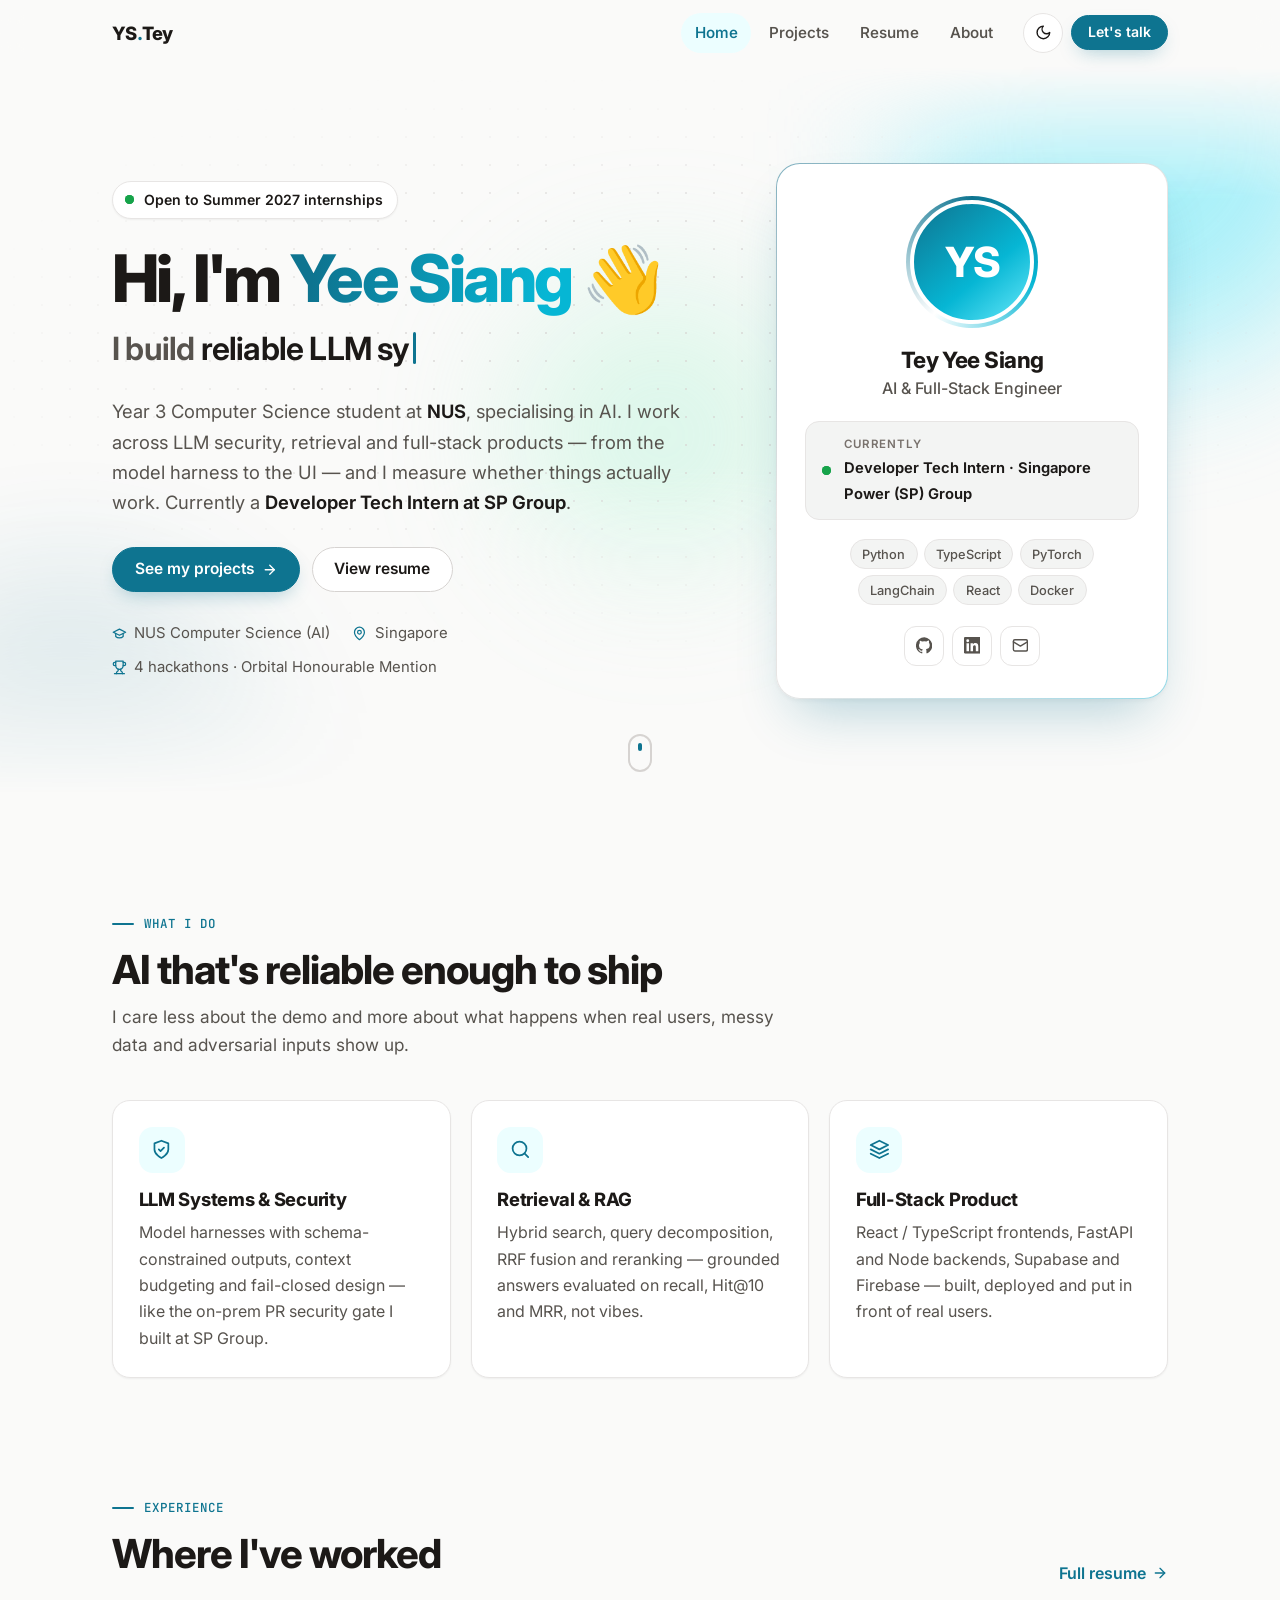
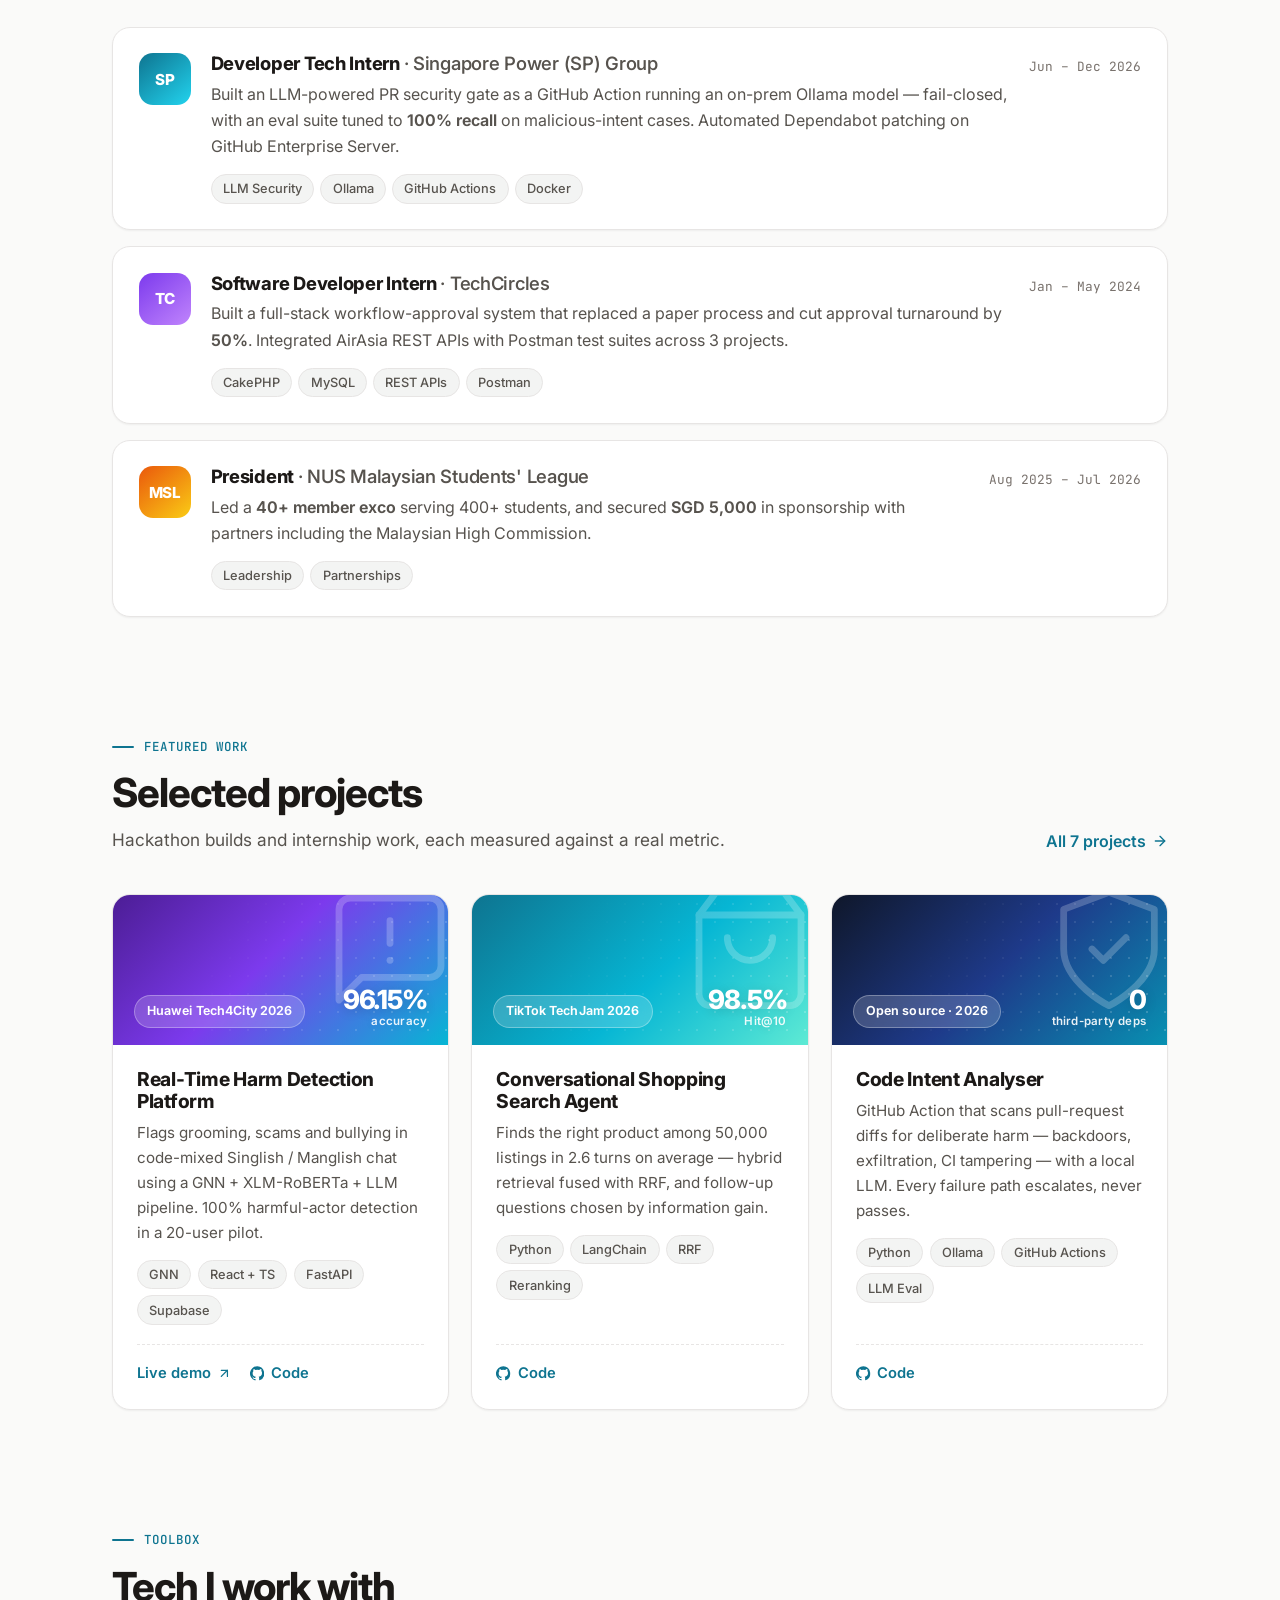
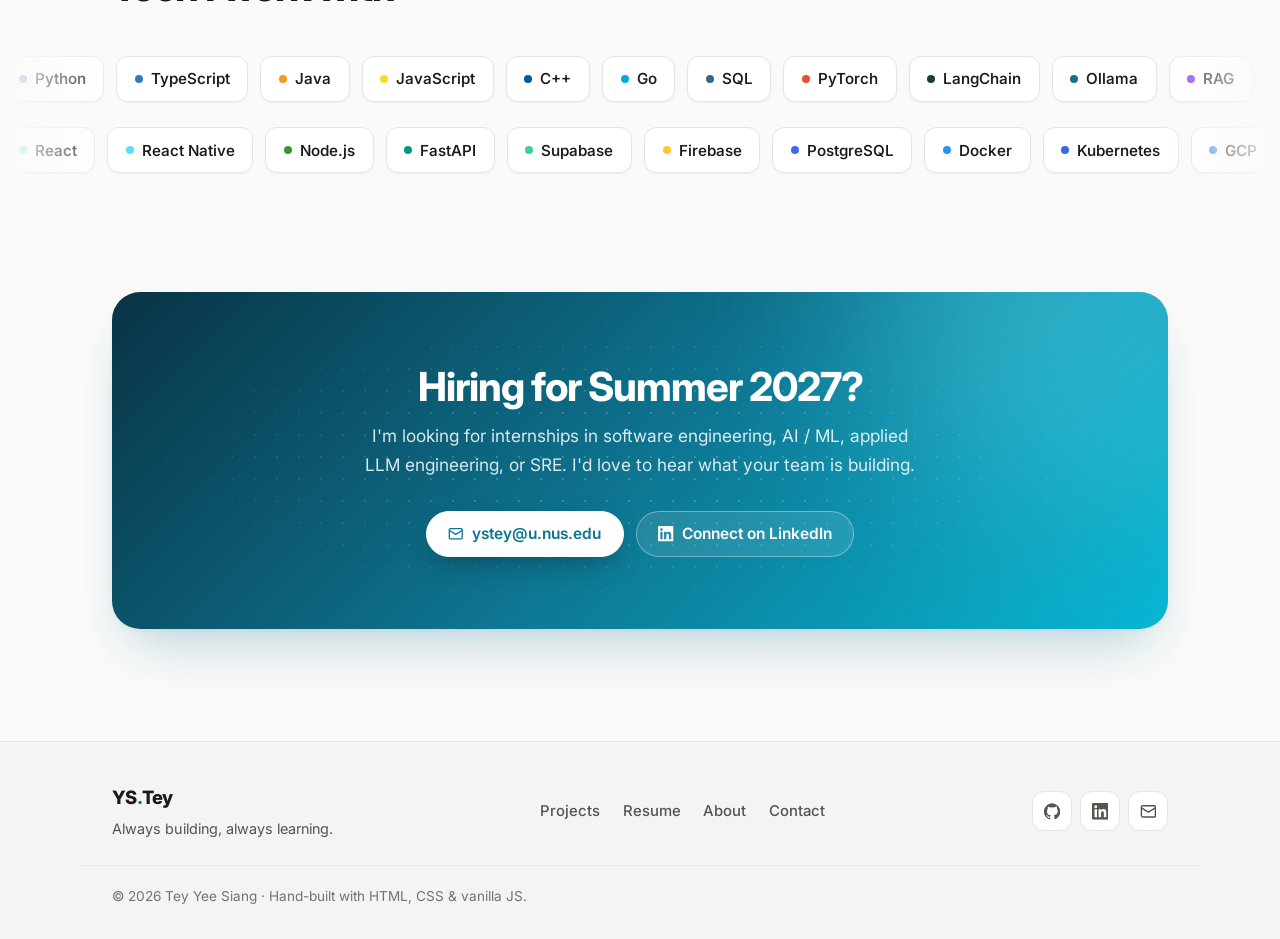
==== commit 2afd033c: "Portfolio V3" ====
--- a/index.html
+++ b/index.html
@@ -9,7 +9,7 @@
 <meta name="theme-color" content="#0e7490">
 <meta property="og:type" content="website">
 <meta property="og:title" content="Tey Yee Siang — AI & Full-Stack Engineer">
-<meta property="og:description" content="NUS CS (AI) · GPA 4.59/5.0 · LLM security, RAG and full-stack products. Open to Summer 2027 internships.">
+<meta property="og:description" content="NUS CS (AI) · LLM security, RAG and full-stack products. Open to Summer 2027 internships.">
 <meta property="og:url" content="https://personalwebsite-eight-tawny-92.vercel.app/">
 <link rel="icon" href="data:image/svg+xml,%3Csvg xmlns='http://www.w3.org/2000/svg' viewBox='0 0 64 64'%3E%3Crect width='64' height='64' rx='16' fill='%230e7490'/%3E%3Ctext x='50%25' y='54%25' text-anchor='middle' dominant-baseline='middle' font-family='Arial,sans-serif' font-weight='800' font-size='28' fill='white'%3EYS%3C/text%3E%3C/svg%3E">
 <link rel="preconnect" href="https://fonts.googleapis.com">
@@ -54,7 +54,7 @@
           <a class="btn" href="resume.html">View resume</a>
         </div>
         <ul class="hero-facts reveal" style="--i:5">
-          <li><svg class="ic"><use href="#i-cap"/></svg>NUS B.Comp. CS (AI) · GPA 4.59/5.0</li>
+          <li><svg class="ic"><use href="#i-cap"/></svg>NUS Computer Science (AI)</li>
           <li><svg class="ic"><use href="#i-pin"/></svg>Singapore</li>
           <li><svg class="ic"><use href="#i-trophy"/></svg>4 hackathons · Orbital Honourable Mention</li>
         </ul>
@@ -76,21 +76,11 @@
         </div>
       </aside>
     </div>
-    <a class="scroll-hint" href="#stats" aria-label="Scroll to content"><span></span></a>
-  </section>
-
-  <!-- ============ STATS ============ -->
-  <section class="container" id="stats" aria-label="At a glance">
-    <div class="stats reveal" data-stagger>
-      <div class="stat"><span class="stat-num"><span class="count" data-to="4.59" data-decimals="2">4.59</span><small> / 5.0</small></span><span class="stat-label">GPA at NUS</span></div>
-      <div class="stat"><span class="stat-num"><span class="count" data-to="2">2</span></span><span class="stat-label">Software internships</span></div>
-      <div class="stat"><span class="stat-num"><span class="count" data-to="4">4</span></span><span class="stat-label">Hackathons competed</span></div>
-      <div class="stat"><span class="stat-num"><span class="count" data-to="400">400</span>+</span><span class="stat-label">Students led as President</span></div>
-    </div>
+    <a class="scroll-hint" href="#what-i-do" aria-label="Scroll to content"><span></span></a>
   </section>
 
   <!-- ============ WHAT I DO ============ -->
-  <section class="section container">
+  <section class="section container" id="what-i-do">
     <div class="section-head reveal">
       <p class="eyebrow">What I do</p>
       <h2>AI that's reliable enough to ship</h2>
@@ -163,7 +153,7 @@
         <h2>Selected projects</h2>
         <p class="section-sub">Hackathon builds and internship work, each measured against a real metric.</p>
       </div>
-      <a class="link-arrow" href="projects.html">All 9 projects <svg class="ic"><use href="#i-arrow-right"/></svg></a>
+      <a class="link-arrow" href="projects.html">All 7 projects <svg class="ic"><use href="#i-arrow-right"/></svg></a>
     </div>
     <div class="projects three" data-stagger>
       <article class="card project lift reveal">
--- a/style.css
+++ b/style.css
@@ -231,15 +231,6 @@
 .scroll-hint{position:absolute;left:50%;bottom:1.4rem;width:24px;height:38px;margin-left:-12px;border:2px solid var(--border-strong);border-radius:14px}
 .scroll-hint span{position:absolute;left:50%;top:7px;width:4px;height:8px;margin-left:-2px;border-radius:2px;background:var(--accent);animation:scrollDot 1.8s ease-in-out infinite}
 @keyframes scrollDot{0%{opacity:0;transform:translateY(0)}30%{opacity:1}100%{opacity:0;transform:translateY(12px)}}
-
-/* ---------- Stats ---------- */
-.stats{display:grid;grid-template-columns:repeat(4,1fr);gap:0;background:var(--surface);border:1px solid var(--border);border-radius:var(--radius);
-  box-shadow:var(--shadow);overflow:hidden}
-.stat{padding:1.6rem 1.4rem;text-align:center;border-right:1px solid var(--border)}
-.stat:last-child{border-right:0}
-.stat-num{display:block;font-size:clamp(2rem,4vw,2.6rem);font-weight:800;letter-spacing:-.04em;line-height:1.1;font-variant-numeric:tabular-nums}
-.stat-num small{font-size:.5em;color:var(--subtle);font-weight:600;letter-spacing:0}
-.stat-label{display:block;color:var(--muted);font-size:.9rem;margin-top:.3rem}
 
 /* ---------- Experience list ---------- */
 .xp-list{display:grid;gap:1rem}
@@ -418,9 +409,6 @@
   .hero-inner,.about-grid,.resume-grid{grid-template-columns:1fr}
   .profile-card{max-width:420px;width:100%;margin:0 auto}
   .grid3{grid-template-columns:1fr}
-  .stats{grid-template-columns:repeat(2,1fr)}
-  .stat:nth-child(2){border-right:0}
-  .stat:nth-child(-n+2){border-bottom:1px solid var(--border)}
   .scroll-hint{display:none}
 }
 @media (max-width:760px){
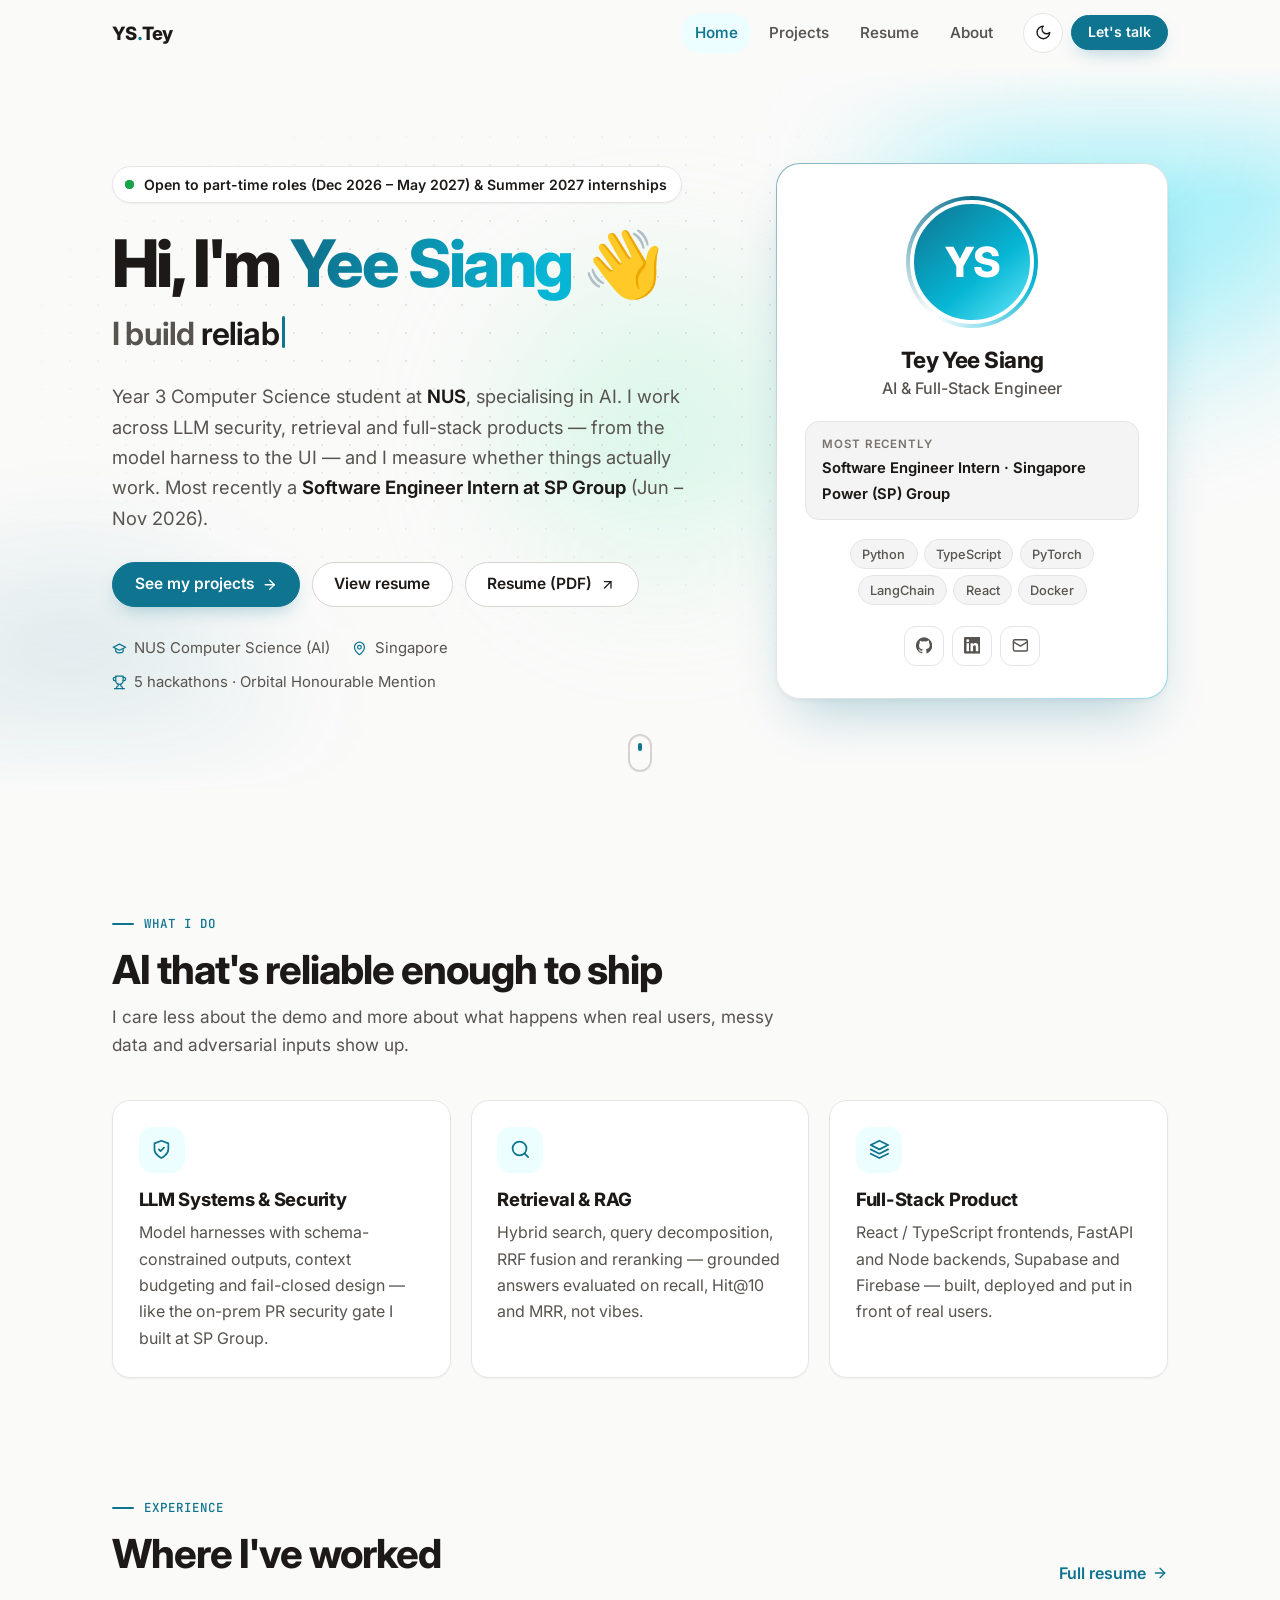
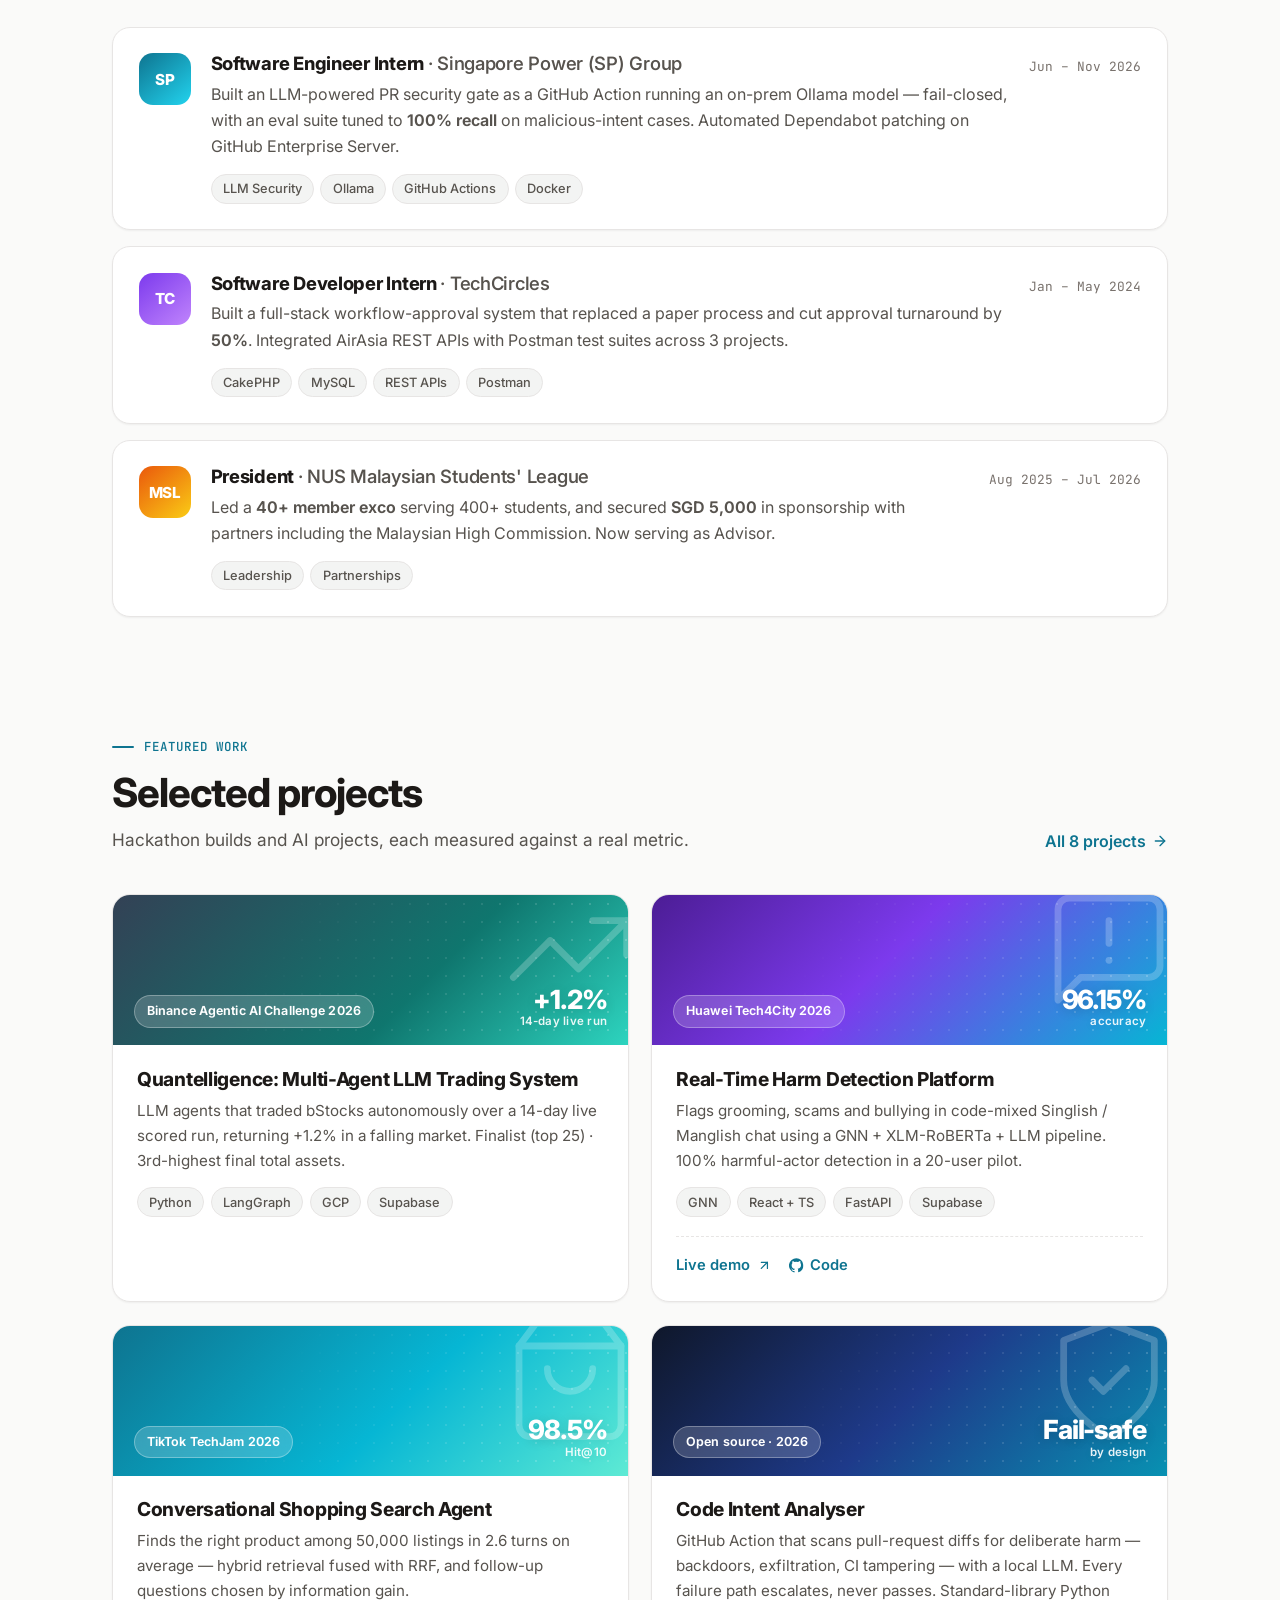
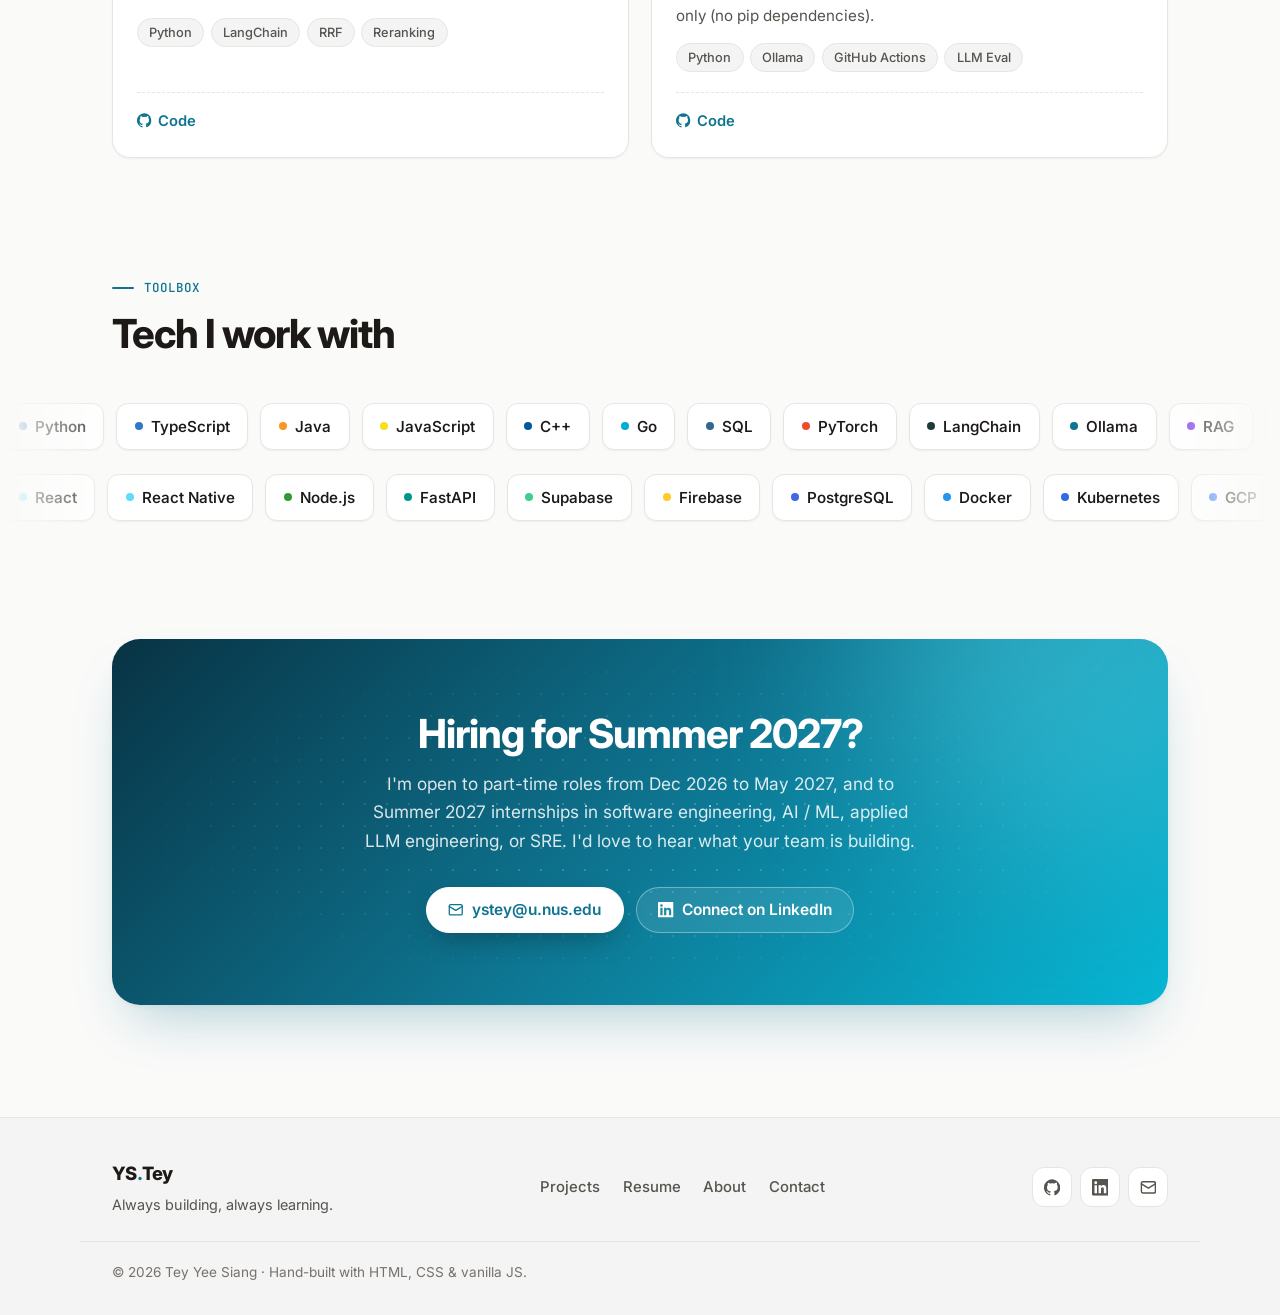
==== commit e591150f: "Site update Nov 2026: SP internship ended, Quantelligence, awards - SP Group: Software Engineer Inte" ====
--- a/index.html
+++ b/index.html
@@ -4,13 +4,14 @@
 <meta charset="utf-8">
 <meta name="viewport" content="width=device-width, initial-scale=1">
 <title>Tey Yee Siang — AI & Full-Stack Engineer</title>
-<meta name="description" content="Tey Yee Siang — Year 3 NUS Computer Science (AI) student building LLM security tooling, RAG pipelines and full-stack products. Open to Summer 2027 internships.">
+<meta name="description" content="Tey Yee Siang — Year 3 NUS Computer Science (AI) student building LLM security tooling, RAG pipelines and full-stack products. Open to part-time roles (Dec 2026 – May 2027) and Summer 2027 internships.">
 <meta name="author" content="Tey Yee Siang">
 <meta name="theme-color" content="#0e7490">
 <meta property="og:type" content="website">
 <meta property="og:title" content="Tey Yee Siang — AI & Full-Stack Engineer">
-<meta property="og:description" content="NUS CS (AI) · LLM security, RAG and full-stack products. Open to Summer 2027 internships.">
-<meta property="og:url" content="https://personalwebsite-eight-tawny-92.vercel.app/">
+<meta property="og:description" content="NUS CS (AI) · LLM security, RAG and full-stack products. Open to part-time roles (Dec 2026 – May 2027) and Summer 2027 internships.">
+<meta property="og:url" content="https://yeesiang-personalwebsite.vercel.app/">
+<link rel="canonical" href="https://yeesiang-personalwebsite.vercel.app/">
 <link rel="icon" href="data:image/svg+xml,%3Csvg xmlns='http://www.w3.org/2000/svg' viewBox='0 0 64 64'%3E%3Crect width='64' height='64' rx='16' fill='%230e7490'/%3E%3Ctext x='50%25' y='54%25' text-anchor='middle' dominant-baseline='middle' font-family='Arial,sans-serif' font-weight='800' font-size='28' fill='white'%3EYS%3C/text%3E%3C/svg%3E">
 <link rel="preconnect" href="https://fonts.googleapis.com">
 <link rel="preconnect" href="https://fonts.gstatic.com" crossorigin>
@@ -45,18 +46,19 @@
     <div class="hero-bg" aria-hidden="true"><span class="blob b1"></span><span class="blob b2"></span><span class="blob b3"></span><div class="grid-bg"></div></div>
     <div class="container hero-inner">
       <div class="hero-copy">
-        <p class="status reveal"><span class="pulse" aria-hidden="true"></span>Open to Summer 2027 internships</p>
+        <p class="status reveal"><span class="pulse" aria-hidden="true"></span>Open to part-time roles (Dec 2026 – May 2027) &amp; Summer 2027 internships</p>
         <h1 class="reveal" style="--i:1">Hi, I'm <span class="grad">Yee Siang</span> <span class="wave" aria-hidden="true">👋</span></h1>
         <p class="hero-role reveal" style="--i:2">I build <span class="typing" id="typing" data-phrases='["reliable LLM systems.","RAG & search pipelines.","full-stack products.","secure AI tooling."]'>reliable LLM systems.</span></p>
-        <p class="lead reveal" style="--i:3">Year 3 Computer Science student at <strong>NUS</strong>, specialising in AI. I work across LLM security, retrieval and full-stack products — from the model harness to the UI — and I measure whether things actually work. Currently a <strong>Developer Tech Intern at SP Group</strong>.</p>
+        <p class="lead reveal" style="--i:3">Year 3 Computer Science student at <strong>NUS</strong>, specialising in AI. I work across LLM security, retrieval and full-stack products — from the model harness to the UI — and I measure whether things actually work. Most recently a <strong>Software Engineer Intern at SP Group</strong> (Jun – Nov 2026).</p>
         <div class="btns reveal" style="--i:4">
           <a class="btn primary" href="projects.html">See my projects <svg class="ic ic-move"><use href="#i-arrow-right"/></svg></a>
           <a class="btn" href="resume.html">View resume</a>
+          <a class="btn" href="assets/Tey_Yee_Siang_Resume.pdf" target="_blank" rel="noopener">Resume (PDF) <svg class="ic ic-diag"><use href="#i-arrow-up-right"/></svg></a>
         </div>
         <ul class="hero-facts reveal" style="--i:5">
           <li><svg class="ic"><use href="#i-cap"/></svg>NUS Computer Science (AI)</li>
           <li><svg class="ic"><use href="#i-pin"/></svg>Singapore</li>
-          <li><svg class="ic"><use href="#i-trophy"/></svg>4 hackathons · Orbital Honourable Mention</li>
+          <li><svg class="ic"><use href="#i-trophy"/></svg>5 hackathons · Orbital Honourable Mention</li>
         </ul>
       </div>
 
@@ -65,7 +67,7 @@
         <div class="avatar-wrap"><div class="avatar">YS</div></div>
         <h2 class="profile-name">Tey Yee Siang</h2>
         <p class="profile-role">AI & Full-Stack Engineer</p>
-        <div class="now"><span class="pulse" aria-hidden="true"></span><div><small>Currently</small><strong>Developer Tech Intern · Singapore Power (SP) Group</strong></div></div>
+        <div class="now"><div><small>Most recently</small><strong>Software Engineer Intern · Singapore Power (SP) Group</strong></div></div>
         <div class="tags">
           <span class="tag">Python</span><span class="tag">TypeScript</span><span class="tag">PyTorch</span><span class="tag">LangChain</span><span class="tag">React</span><span class="tag">Docker</span>
         </div>
@@ -118,11 +120,11 @@
       <article class="card xp lift spot reveal">
         <span class="xp-logo lg-sp" aria-hidden="true">SP</span>
         <div class="xp-main">
-          <h3>Developer Tech Intern <span>· Singapore Power (SP) Group</span></h3>
+          <h3>Software Engineer Intern <span>· Singapore Power (SP) Group</span></h3>
           <p>Built an LLM-powered PR security gate as a GitHub Action running an on-prem Ollama model — fail-closed, with an eval suite tuned to <strong>100% recall</strong> on malicious-intent cases. Automated Dependabot patching on GitHub Enterprise Server.</p>
           <div class="tags"><span class="tag">LLM Security</span><span class="tag">Ollama</span><span class="tag">GitHub Actions</span><span class="tag">Docker</span></div>
         </div>
-        <span class="xp-date">Jun – Dec 2026</span>
+        <span class="xp-date">Jun – Nov 2026</span>
       </article>
       <article class="card xp lift spot reveal">
         <span class="xp-logo lg-tc" aria-hidden="true">TC</span>
@@ -137,7 +139,7 @@
         <span class="xp-logo lg-ms" aria-hidden="true">MSL</span>
         <div class="xp-main">
           <h3>President <span>· NUS Malaysian Students' League</span></h3>
-          <p>Led a <strong>40+ member exco</strong> serving 400+ students, and secured <strong>SGD 5,000</strong> in sponsorship with partners including the Malaysian High Commission.</p>
+          <p>Led a <strong>40+ member exco</strong> serving 400+ students, and secured <strong>SGD 5,000</strong> in sponsorship with partners including the Malaysian High Commission. Now serving as Advisor.</p>
           <div class="tags"><span class="tag">Leadership</span><span class="tag">Partnerships</span></div>
         </div>
         <span class="xp-date">Aug 2025 – Jul 2026</span>
@@ -151,11 +153,27 @@
       <div>
         <p class="eyebrow">Featured work</p>
         <h2>Selected projects</h2>
-        <p class="section-sub">Hackathon builds and internship work, each measured against a real metric.</p>
-      </div>
-      <a class="link-arrow" href="projects.html">All 7 projects <svg class="ic"><use href="#i-arrow-right"/></svg></a>
-    </div>
-    <div class="projects three" data-stagger>
+        <p class="section-sub">Hackathon builds and AI projects, each measured against a real metric.</p>
+      </div>
+      <a class="link-arrow" href="projects.html">All 8 projects <svg class="ic"><use href="#i-arrow-right"/></svg></a>
+    </div>
+    <div class="projects" data-stagger>
+      <article class="card project lift reveal">
+        <div class="project-visual g8">
+          <svg class="ic" aria-hidden="true"><use href="#i-trend"/></svg>
+          <span class="project-badge">Binance Agentic AI Challenge 2026</span>
+          <span class="project-headline">+1.2%<small>14-day live run</small></span>
+        </div>
+        <div class="project-body">
+          <h3>Quantelligence: Multi-Agent LLM Trading System</h3>
+          <p>LLM agents that traded bStocks autonomously over a 14-day live scored run, returning +1.2% in a falling market. Finalist (top 25) · 3rd-highest final total assets.</p>
+          <div class="tags"><span class="tag">Python</span><span class="tag">LangGraph</span><span class="tag">GCP</span><span class="tag">Supabase</span></div>
+          <!-- TODO: add Code link when the repo is public, e.g.
+          <div class="project-links">
+            <a href="https://github.com/YSTey0808/REPO" target="_blank" rel="noopener"><svg class="ic"><use href="#i-github"/></svg> Code</a>
+          </div> -->
+        </div>
+      </article>
       <article class="card project lift reveal">
         <div class="project-visual g1">
           <svg class="ic" aria-hidden="true"><use href="#i-alert"/></svg>
@@ -191,11 +209,11 @@
         <div class="project-visual g3">
           <svg class="ic" aria-hidden="true"><use href="#i-shield"/></svg>
           <span class="project-badge">Open source · 2026</span>
-          <span class="project-headline">0<small>third-party deps</small></span>
+          <span class="project-headline">Fail-safe<small>by design</small></span>
         </div>
         <div class="project-body">
           <h3>Code Intent Analyser</h3>
-          <p>GitHub Action that scans pull-request diffs for deliberate harm — backdoors, exfiltration, CI tampering — with a local LLM. Every failure path escalates, never passes.</p>
+          <p>GitHub Action that scans pull-request diffs for deliberate harm — backdoors, exfiltration, CI tampering — with a local LLM. Every failure path escalates, never passes. Standard-library Python only (no pip dependencies).</p>
           <div class="tags"><span class="tag">Python</span><span class="tag">Ollama</span><span class="tag">GitHub Actions</span><span class="tag">LLM Eval</span></div>
           <div class="project-links">
             <a href="https://github.com/YSTey0808/llm-PR-reviewer" target="_blank" rel="noopener"><svg class="ic"><use href="#i-github"/></svg> Code</a>
@@ -251,7 +269,7 @@
   <section class="section container">
     <div class="cta reveal">
       <h2>Hiring for Summer 2027?</h2>
-      <p>I'm looking for internships in software engineering, AI / ML, applied LLM engineering, or SRE. I'd love to hear what your team is building.</p>
+      <p>I'm open to part-time roles from Dec 2026 to May 2027, and to Summer 2027 internships in software engineering, AI / ML, applied LLM engineering, or SRE. I'd love to hear what your team is building.</p>
       <div class="btns">
         <a class="btn primary" href="mailto:ystey@u.nus.edu"><svg class="ic"><use href="#i-mail"/></svg> ystey@u.nus.edu</a>
         <a class="btn" href="https://www.linkedin.com/in/yee-siang-tey/" target="_blank" rel="noopener"><svg class="ic"><use href="#i-linkedin"/></svg> Connect on LinkedIn</a>
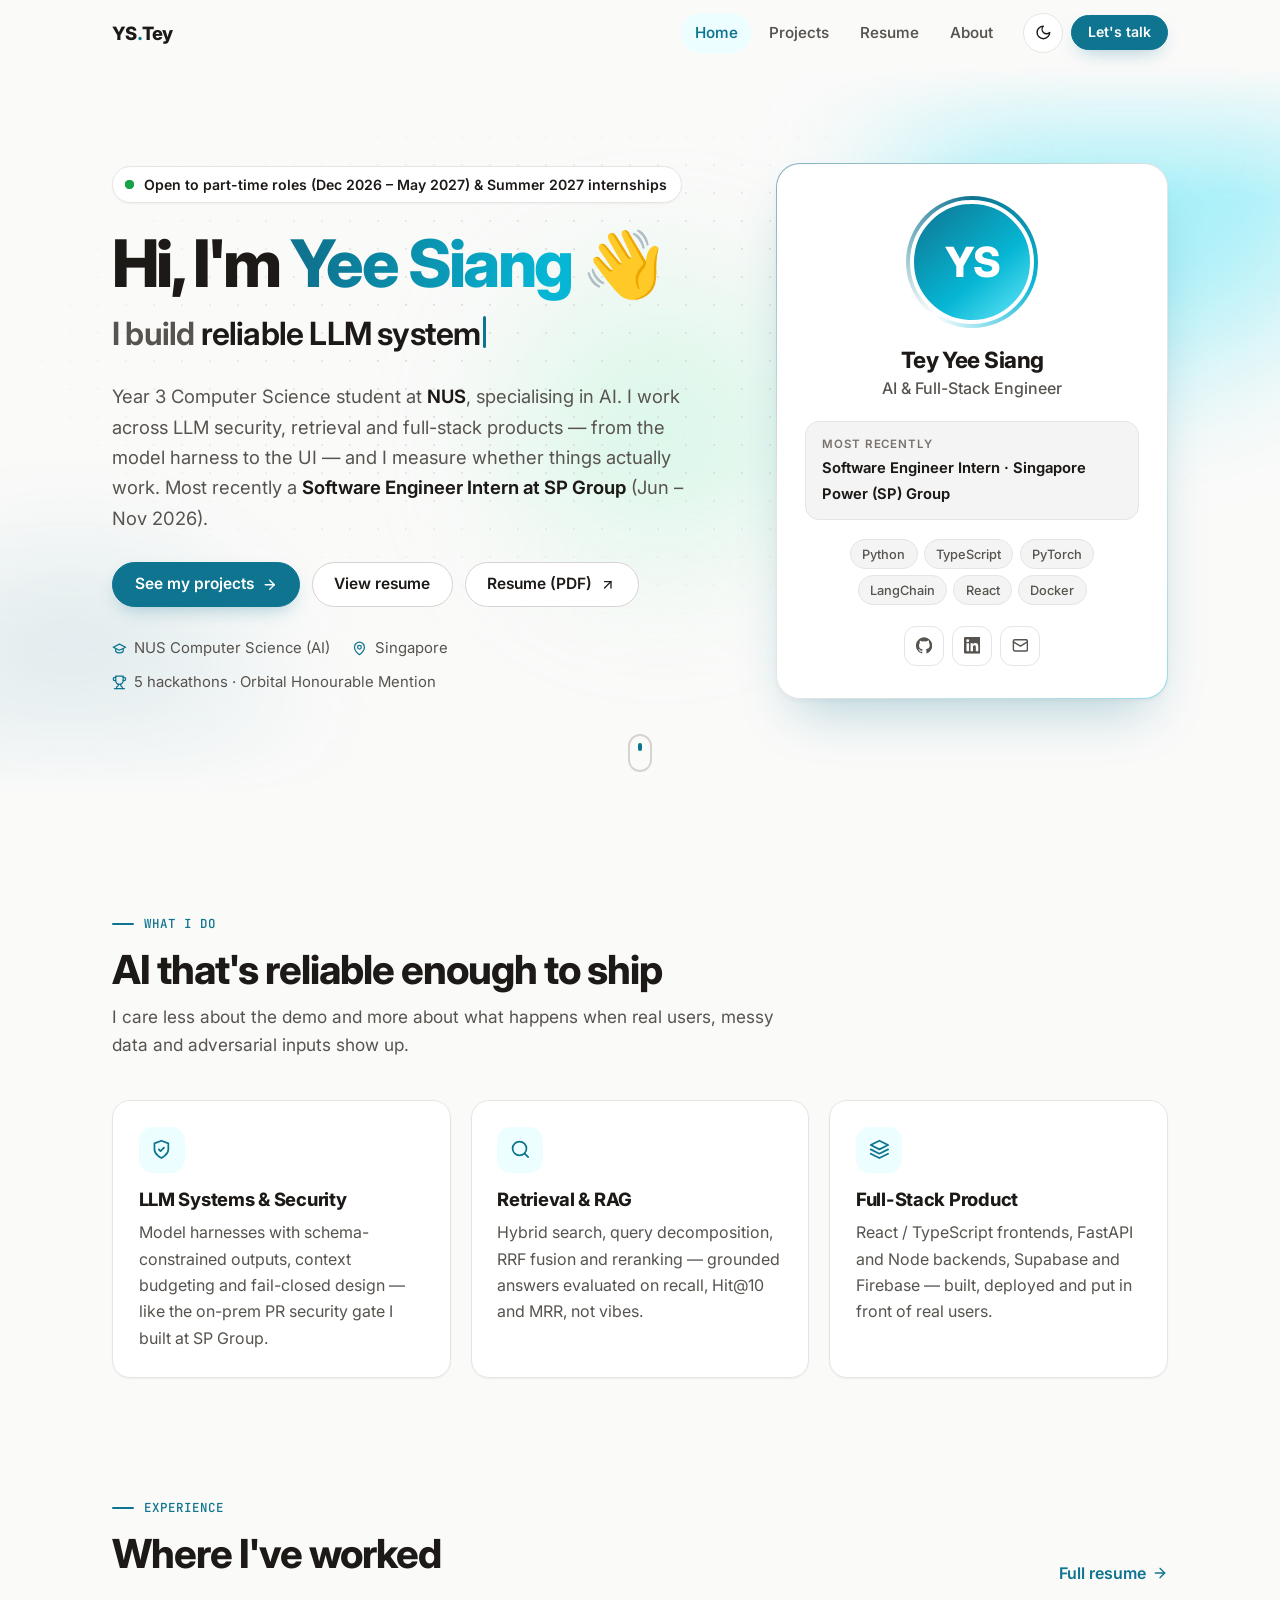
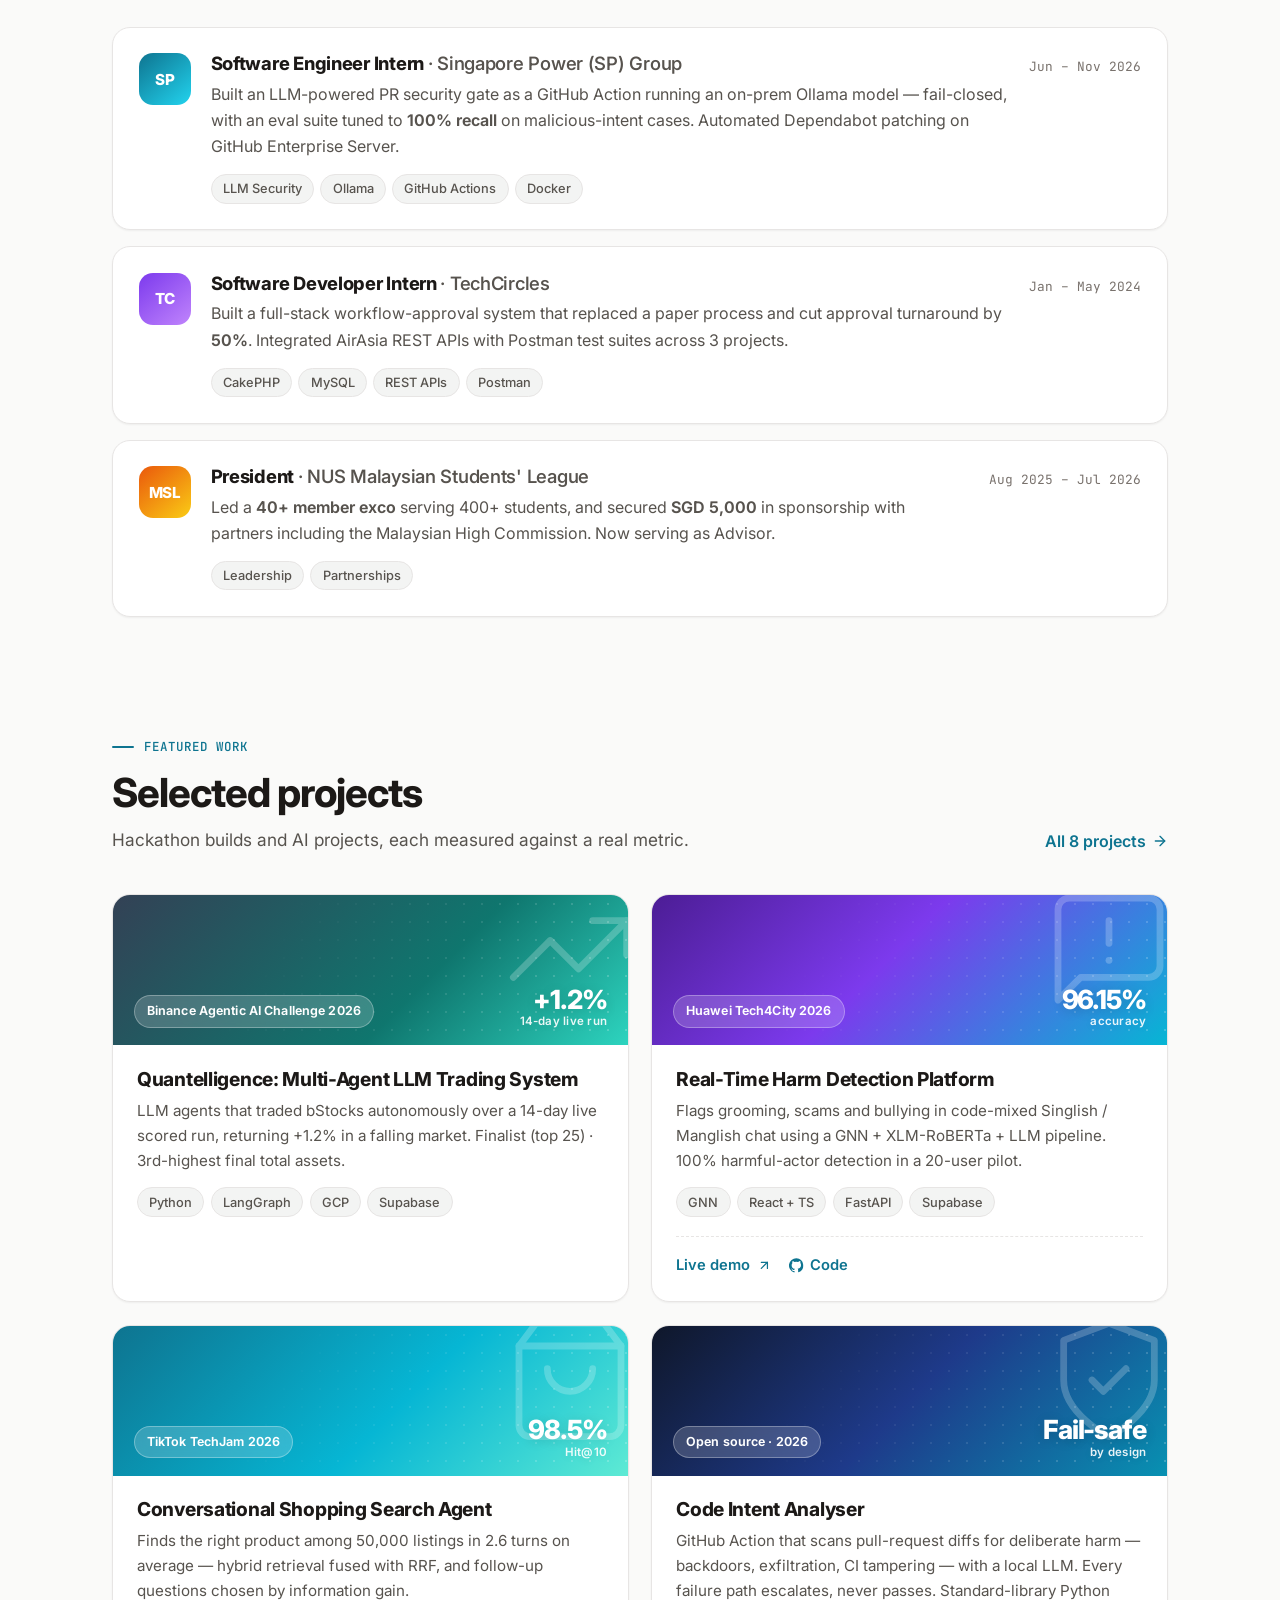
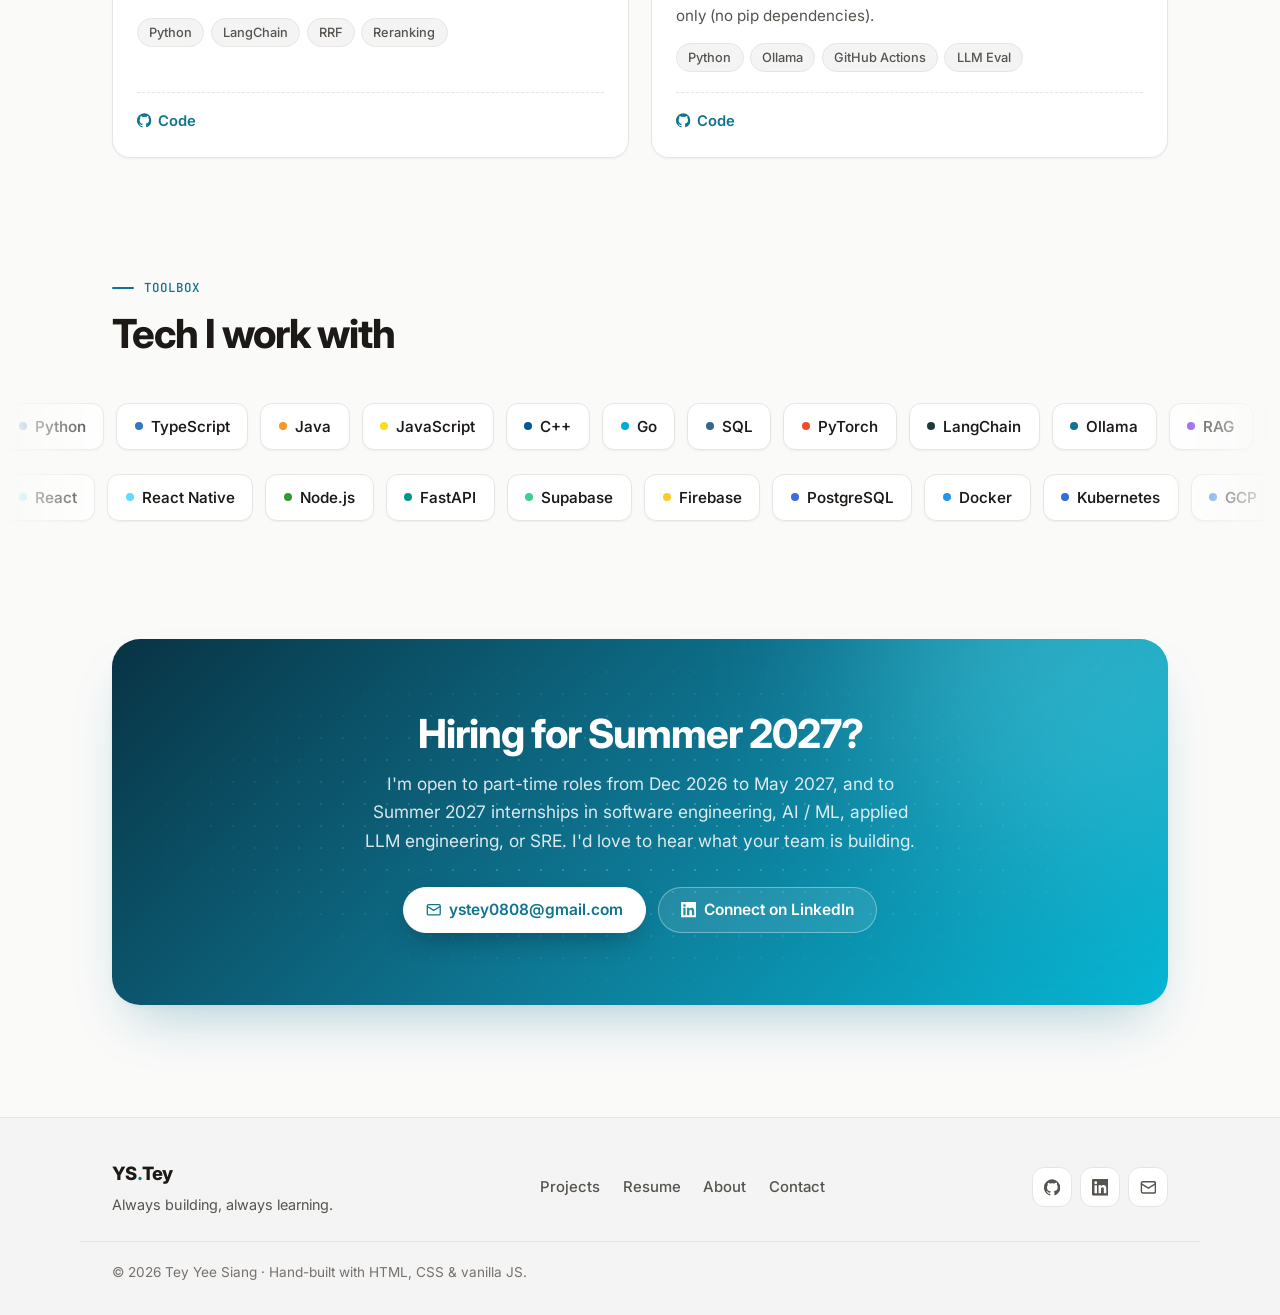
==== commit f0b138e3: "Change contact email to ystey0808@gmail.com Co-Authored-By: Claude Opus 5.5 <noreply@anthropic.com>" ====
--- a/index.html
+++ b/index.html
@@ -34,7 +34,7 @@
     </div>
     <div class="nav-actions">
       <button class="icon-btn theme-toggle" type="button" aria-label="Toggle dark mode"><svg class="ic moon"><use href="#i-moon"/></svg><svg class="ic sun"><use href="#i-sun"/></svg></button>
-      <a class="btn btn-sm primary nav-cta" href="mailto:ystey@u.nus.edu">Let's talk</a>
+      <a class="btn btn-sm primary nav-cta" href="mailto:ystey0808@gmail.com">Let's talk</a>
       <button class="icon-btn hamburger" type="button" aria-label="Open menu" aria-expanded="false" aria-controls="nav-links"><span></span><span></span><span></span></button>
     </div>
   </nav>
@@ -74,7 +74,7 @@
         <div class="socials">
           <a href="https://github.com/YSTey0808" target="_blank" rel="noopener" aria-label="GitHub"><svg class="ic"><use href="#i-github"/></svg></a>
           <a href="https://www.linkedin.com/in/yee-siang-tey/" target="_blank" rel="noopener" aria-label="LinkedIn"><svg class="ic"><use href="#i-linkedin"/></svg></a>
-          <a href="mailto:ystey@u.nus.edu" aria-label="Email"><svg class="ic"><use href="#i-mail"/></svg></a>
+          <a href="mailto:ystey0808@gmail.com" aria-label="Email"><svg class="ic"><use href="#i-mail"/></svg></a>
         </div>
       </aside>
     </div>
@@ -271,7 +271,7 @@
       <h2>Hiring for Summer 2027?</h2>
       <p>I'm open to part-time roles from Dec 2026 to May 2027, and to Summer 2027 internships in software engineering, AI / ML, applied LLM engineering, or SRE. I'd love to hear what your team is building.</p>
       <div class="btns">
-        <a class="btn primary" href="mailto:ystey@u.nus.edu"><svg class="ic"><use href="#i-mail"/></svg> ystey@u.nus.edu</a>
+        <a class="btn primary" href="mailto:ystey0808@gmail.com"><svg class="ic"><use href="#i-mail"/></svg> ystey0808@gmail.com</a>
         <a class="btn" href="https://www.linkedin.com/in/yee-siang-tey/" target="_blank" rel="noopener"><svg class="ic"><use href="#i-linkedin"/></svg> Connect on LinkedIn</a>
       </div>
     </div>
@@ -285,7 +285,7 @@
     <div class="socials">
       <a href="https://github.com/YSTey0808" target="_blank" rel="noopener" aria-label="GitHub"><svg class="ic"><use href="#i-github"/></svg></a>
       <a href="https://www.linkedin.com/in/yee-siang-tey/" target="_blank" rel="noopener" aria-label="LinkedIn"><svg class="ic"><use href="#i-linkedin"/></svg></a>
-      <a href="mailto:ystey@u.nus.edu" aria-label="Email"><svg class="ic"><use href="#i-mail"/></svg></a>
+      <a href="mailto:ystey0808@gmail.com" aria-label="Email"><svg class="ic"><use href="#i-mail"/></svg></a>
     </div>
   </div>
   <p class="copyright">© <span data-year>2026</span> Tey Yee Siang · Hand-built with HTML, CSS & vanilla JS.</p>
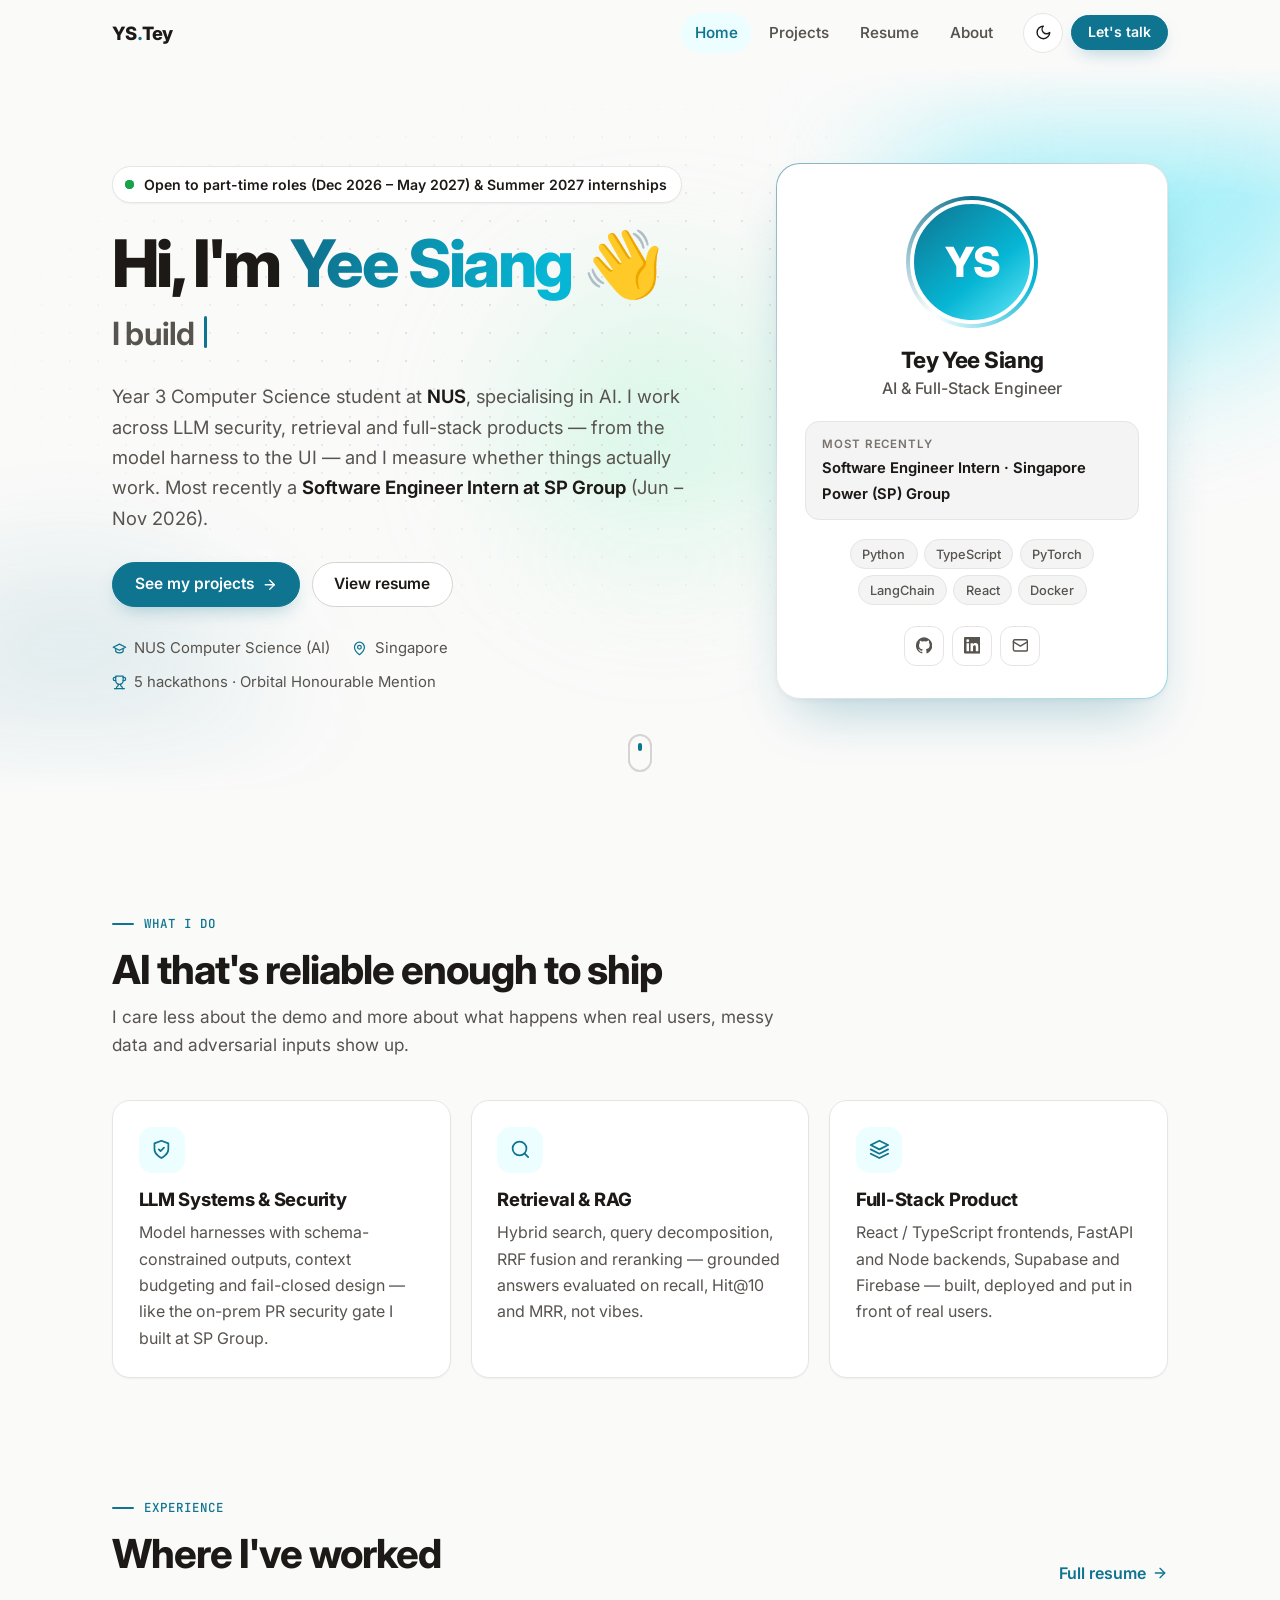
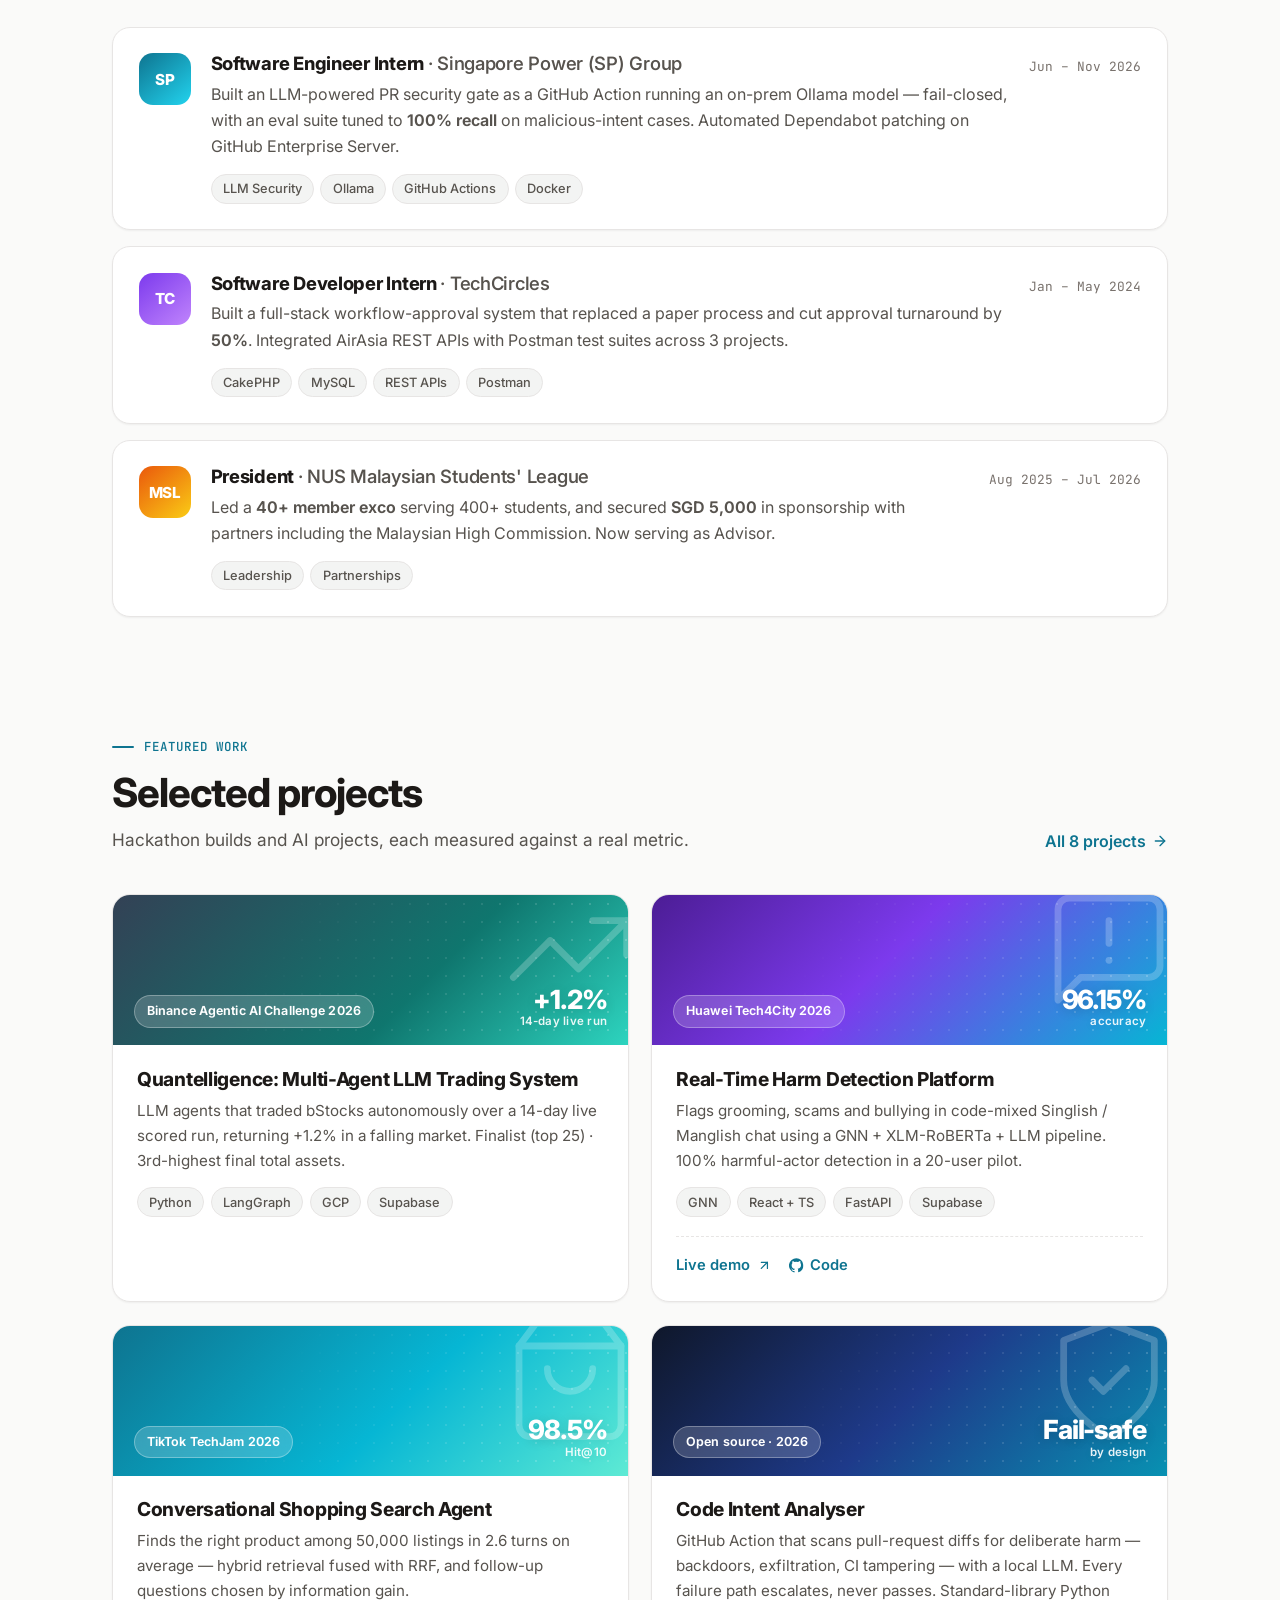
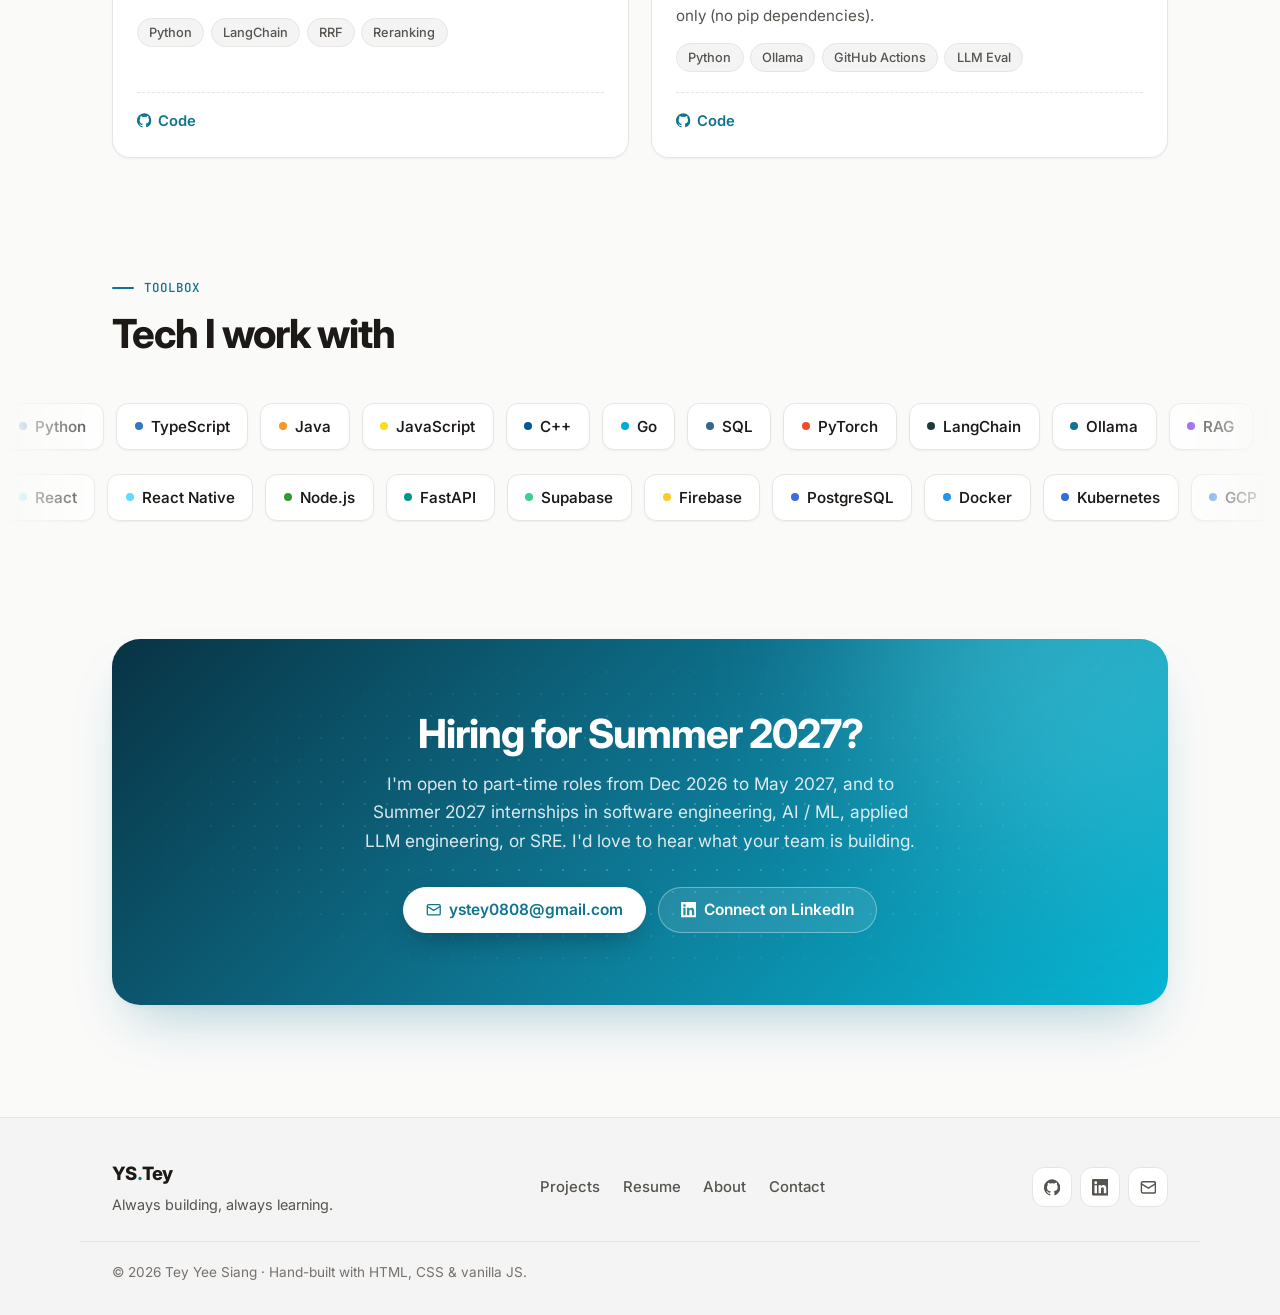
==== commit 1215542c: "Remove resume PDF links; keep PDFs out of git Co-Authored-By: Claude Opus 5.5 <noreply@anthropic.com" ====
--- a/index.html
+++ b/index.html
@@ -53,7 +53,6 @@
         <div class="btns reveal" style="--i:4">
           <a class="btn primary" href="projects.html">See my projects <svg class="ic ic-move"><use href="#i-arrow-right"/></svg></a>
           <a class="btn" href="resume.html">View resume</a>
-          <a class="btn" href="assets/Tey_Yee_Siang_Resume.pdf" target="_blank" rel="noopener">Resume (PDF) <svg class="ic ic-diag"><use href="#i-arrow-up-right"/></svg></a>
         </div>
         <ul class="hero-facts reveal" style="--i:5">
           <li><svg class="ic"><use href="#i-cap"/></svg>NUS Computer Science (AI)</li>
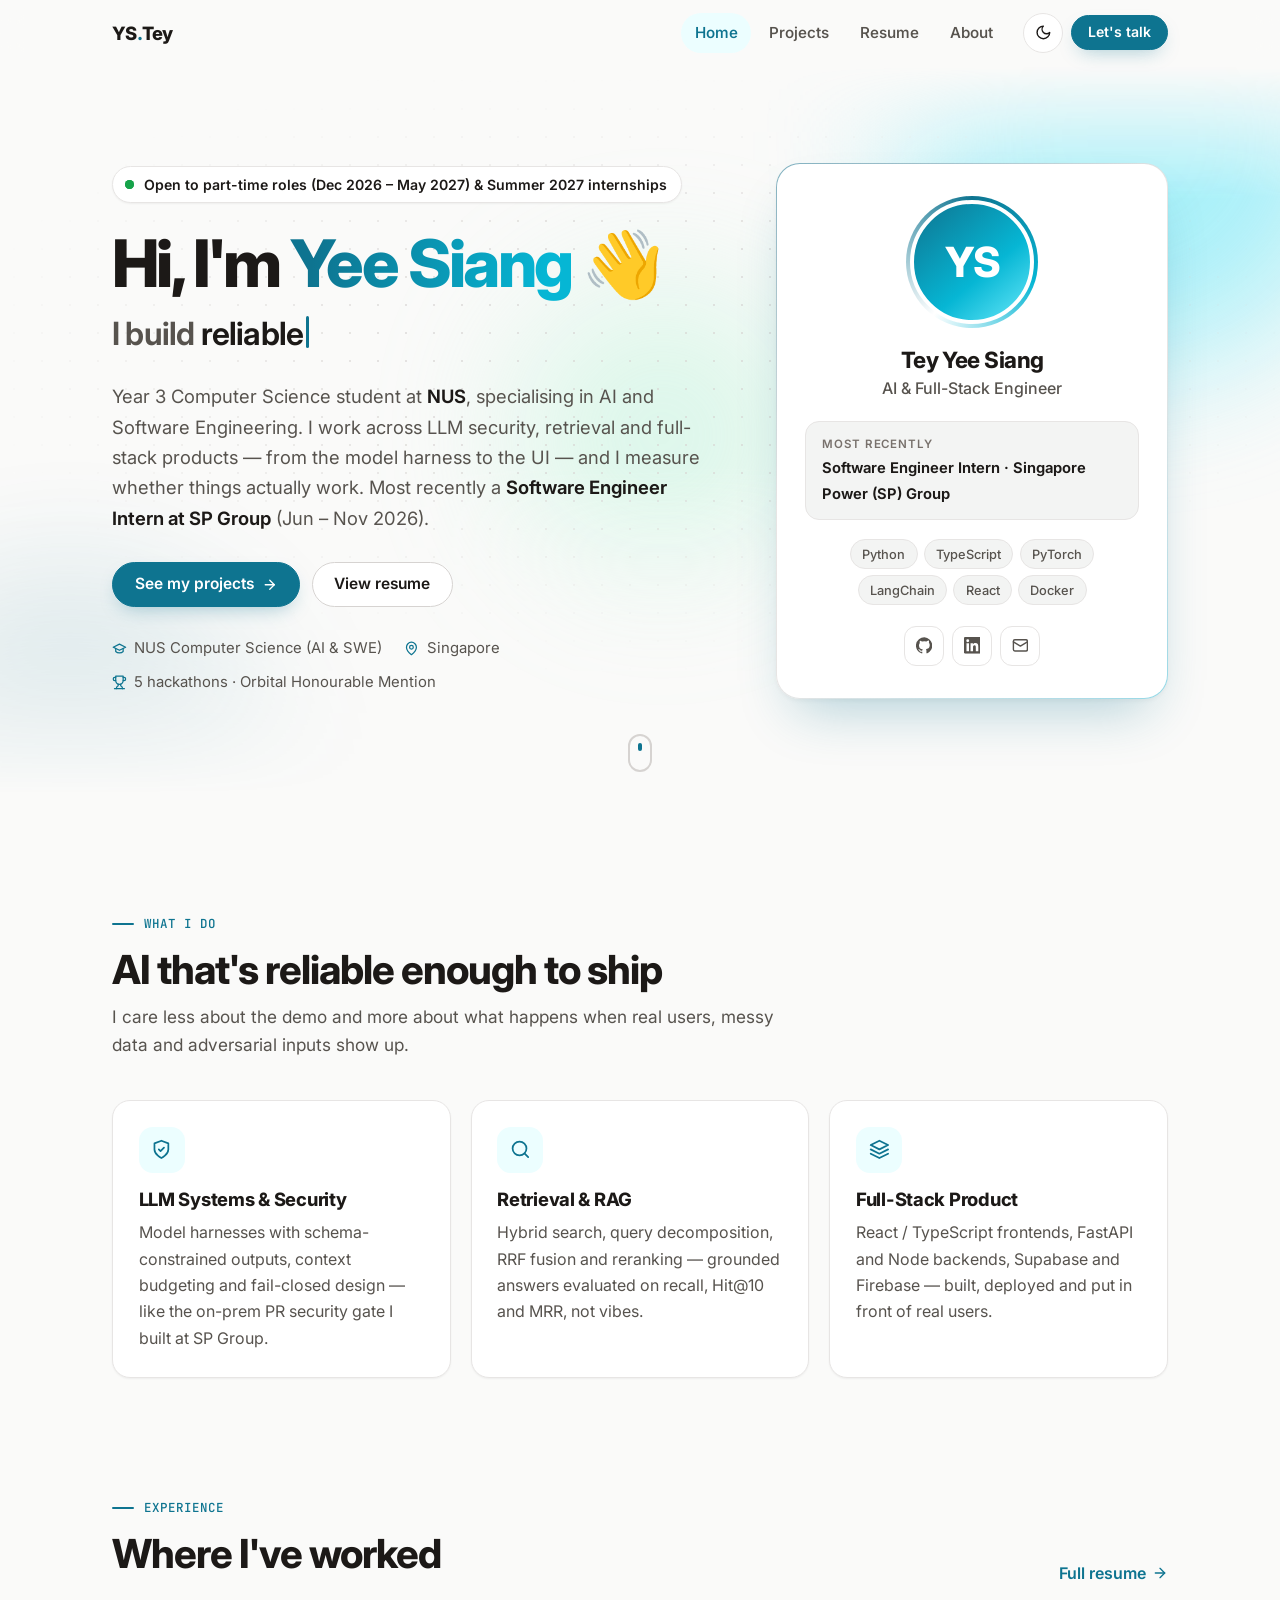
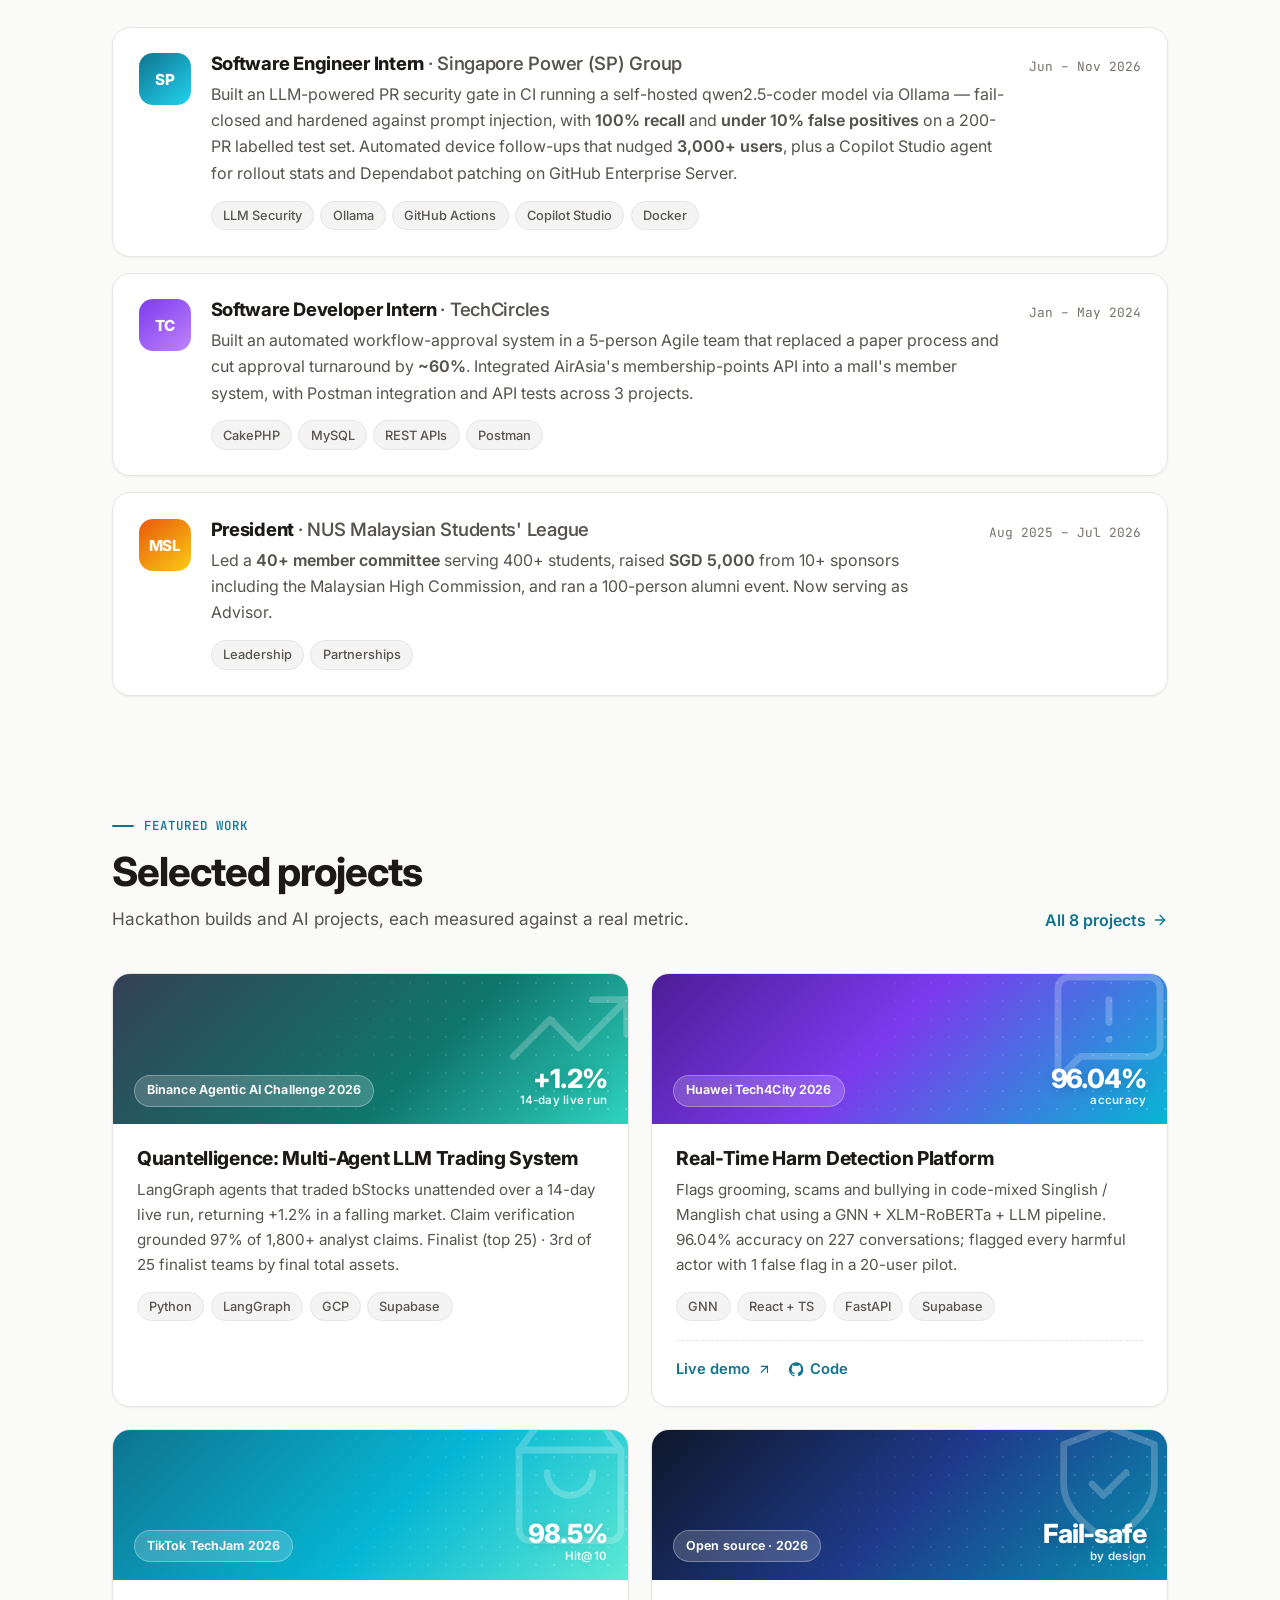
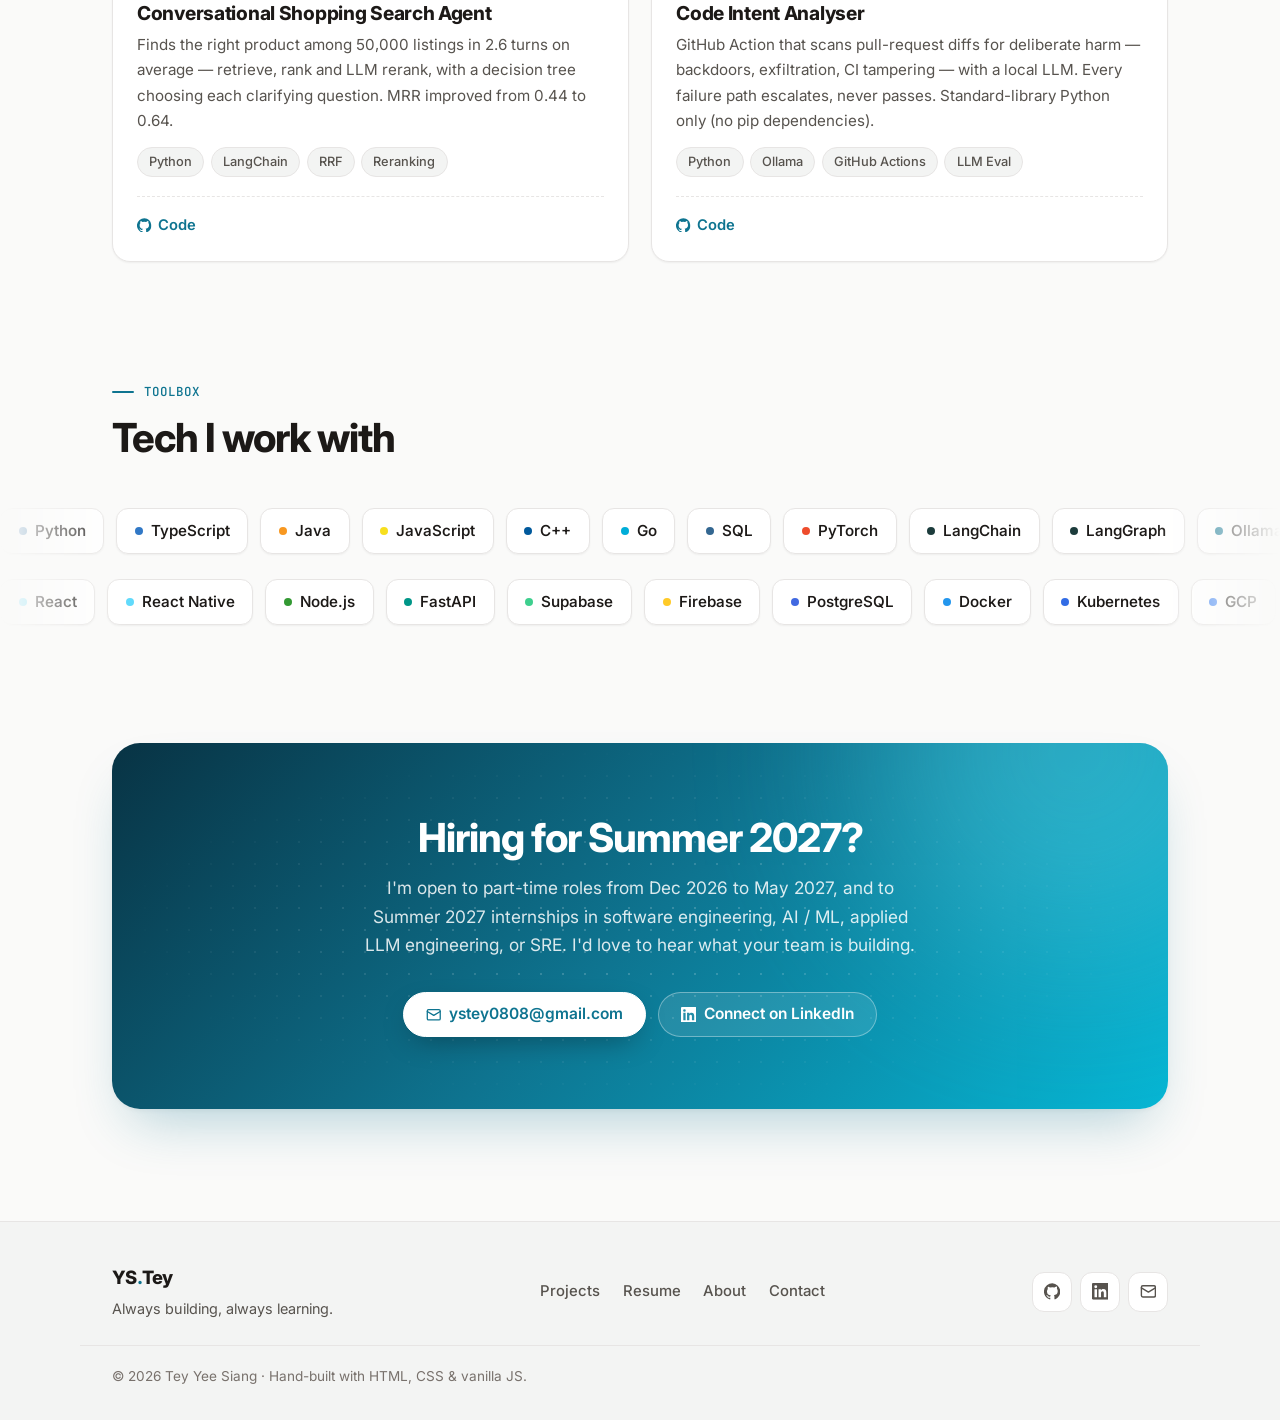
==== commit 719926d3: "Update site 28 Nov 2026" ====
--- a/index.html
+++ b/index.html
@@ -4,12 +4,12 @@
 <meta charset="utf-8">
 <meta name="viewport" content="width=device-width, initial-scale=1">
 <title>Tey Yee Siang — AI & Full-Stack Engineer</title>
-<meta name="description" content="Tey Yee Siang — Year 3 NUS Computer Science (AI) student building LLM security tooling, RAG pipelines and full-stack products. Open to part-time roles (Dec 2026 – May 2027) and Summer 2027 internships.">
+<meta name="description" content="Tey Yee Siang — Year 3 NUS Computer Science (AI &amp; SWE) student building LLM security tooling, RAG pipelines and full-stack products. Open to part-time roles (Dec 2026 – May 2027) and Summer 2027 internships.">
 <meta name="author" content="Tey Yee Siang">
 <meta name="theme-color" content="#0e7490">
 <meta property="og:type" content="website">
 <meta property="og:title" content="Tey Yee Siang — AI & Full-Stack Engineer">
-<meta property="og:description" content="NUS CS (AI) · LLM security, RAG and full-stack products. Open to part-time roles (Dec 2026 – May 2027) and Summer 2027 internships.">
+<meta property="og:description" content="NUS CS (AI &amp; SWE) · LLM security, RAG and full-stack products. Open to part-time roles (Dec 2026 – May 2027) and Summer 2027 internships.">
 <meta property="og:url" content="https://yeesiang-personalwebsite.vercel.app/">
 <link rel="canonical" href="https://yeesiang-personalwebsite.vercel.app/">
 <link rel="icon" href="data:image/svg+xml,%3Csvg xmlns='http://www.w3.org/2000/svg' viewBox='0 0 64 64'%3E%3Crect width='64' height='64' rx='16' fill='%230e7490'/%3E%3Ctext x='50%25' y='54%25' text-anchor='middle' dominant-baseline='middle' font-family='Arial,sans-serif' font-weight='800' font-size='28' fill='white'%3EYS%3C/text%3E%3C/svg%3E">
@@ -49,13 +49,13 @@
         <p class="status reveal"><span class="pulse" aria-hidden="true"></span>Open to part-time roles (Dec 2026 – May 2027) &amp; Summer 2027 internships</p>
         <h1 class="reveal" style="--i:1">Hi, I'm <span class="grad">Yee Siang</span> <span class="wave" aria-hidden="true">👋</span></h1>
         <p class="hero-role reveal" style="--i:2">I build <span class="typing" id="typing" data-phrases='["reliable LLM systems.","RAG & search pipelines.","full-stack products.","secure AI tooling."]'>reliable LLM systems.</span></p>
-        <p class="lead reveal" style="--i:3">Year 3 Computer Science student at <strong>NUS</strong>, specialising in AI. I work across LLM security, retrieval and full-stack products — from the model harness to the UI — and I measure whether things actually work. Most recently a <strong>Software Engineer Intern at SP Group</strong> (Jun – Nov 2026).</p>
+        <p class="lead reveal" style="--i:3">Year 3 Computer Science student at <strong>NUS</strong>, specialising in AI and Software Engineering. I work across LLM security, retrieval and full-stack products — from the model harness to the UI — and I measure whether things actually work. Most recently a <strong>Software Engineer Intern at SP Group</strong> (Jun – Nov 2026).</p>
         <div class="btns reveal" style="--i:4">
           <a class="btn primary" href="projects.html">See my projects <svg class="ic ic-move"><use href="#i-arrow-right"/></svg></a>
           <a class="btn" href="resume.html">View resume</a>
         </div>
         <ul class="hero-facts reveal" style="--i:5">
-          <li><svg class="ic"><use href="#i-cap"/></svg>NUS Computer Science (AI)</li>
+          <li><svg class="ic"><use href="#i-cap"/></svg>NUS Computer Science (AI &amp; SWE)</li>
           <li><svg class="ic"><use href="#i-pin"/></svg>Singapore</li>
           <li><svg class="ic"><use href="#i-trophy"/></svg>5 hackathons · Orbital Honourable Mention</li>
         </ul>
@@ -120,8 +120,8 @@
         <span class="xp-logo lg-sp" aria-hidden="true">SP</span>
         <div class="xp-main">
           <h3>Software Engineer Intern <span>· Singapore Power (SP) Group</span></h3>
-          <p>Built an LLM-powered PR security gate as a GitHub Action running an on-prem Ollama model — fail-closed, with an eval suite tuned to <strong>100% recall</strong> on malicious-intent cases. Automated Dependabot patching on GitHub Enterprise Server.</p>
-          <div class="tags"><span class="tag">LLM Security</span><span class="tag">Ollama</span><span class="tag">GitHub Actions</span><span class="tag">Docker</span></div>
+          <p>Built an LLM-powered PR security gate in CI running a self-hosted qwen2.5-coder model via Ollama — fail-closed and hardened against prompt injection, with <strong>100% recall</strong> and <strong>under 10% false positives</strong> on a 200-PR labelled test set. Automated device follow-ups that nudged <strong>3,000+ users</strong>, plus a Copilot Studio agent for rollout stats and Dependabot patching on GitHub Enterprise Server.</p>
+          <div class="tags"><span class="tag">LLM Security</span><span class="tag">Ollama</span><span class="tag">GitHub Actions</span><span class="tag">Copilot Studio</span><span class="tag">Docker</span></div>
         </div>
         <span class="xp-date">Jun – Nov 2026</span>
       </article>
@@ -129,7 +129,7 @@
         <span class="xp-logo lg-tc" aria-hidden="true">TC</span>
         <div class="xp-main">
           <h3>Software Developer Intern <span>· TechCircles</span></h3>
-          <p>Built a full-stack workflow-approval system that replaced a paper process and cut approval turnaround by <strong>50%</strong>. Integrated AirAsia REST APIs with Postman test suites across 3 projects.</p>
+          <p>Built an automated workflow-approval system in a 5-person Agile team that replaced a paper process and cut approval turnaround by <strong>~60%</strong>. Integrated AirAsia's membership-points API into a mall's member system, with Postman integration and API tests across 3 projects.</p>
           <div class="tags"><span class="tag">CakePHP</span><span class="tag">MySQL</span><span class="tag">REST APIs</span><span class="tag">Postman</span></div>
         </div>
         <span class="xp-date">Jan – May 2024</span>
@@ -138,7 +138,7 @@
         <span class="xp-logo lg-ms" aria-hidden="true">MSL</span>
         <div class="xp-main">
           <h3>President <span>· NUS Malaysian Students' League</span></h3>
-          <p>Led a <strong>40+ member exco</strong> serving 400+ students, and secured <strong>SGD 5,000</strong> in sponsorship with partners including the Malaysian High Commission. Now serving as Advisor.</p>
+          <p>Led a <strong>40+ member committee</strong> serving 400+ students, raised <strong>SGD 5,000</strong> from 10+ sponsors including the Malaysian High Commission, and ran a 100-person alumni event. Now serving as Advisor.</p>
           <div class="tags"><span class="tag">Leadership</span><span class="tag">Partnerships</span></div>
         </div>
         <span class="xp-date">Aug 2025 – Jul 2026</span>
@@ -165,7 +165,7 @@
         </div>
         <div class="project-body">
           <h3>Quantelligence: Multi-Agent LLM Trading System</h3>
-          <p>LLM agents that traded bStocks autonomously over a 14-day live scored run, returning +1.2% in a falling market. Finalist (top 25) · 3rd-highest final total assets.</p>
+          <p>LangGraph agents that traded bStocks unattended over a 14-day live run, returning +1.2% in a falling market. Claim verification grounded 97% of 1,800+ analyst claims. Finalist (top 25) · 3rd of 25 finalist teams by final total assets.</p>
           <div class="tags"><span class="tag">Python</span><span class="tag">LangGraph</span><span class="tag">GCP</span><span class="tag">Supabase</span></div>
           <!-- TODO: add Code link when the repo is public, e.g.
           <div class="project-links">
@@ -177,11 +177,11 @@
         <div class="project-visual g1">
           <svg class="ic" aria-hidden="true"><use href="#i-alert"/></svg>
           <span class="project-badge">Huawei Tech4City 2026</span>
-          <span class="project-headline">96.15%<small>accuracy</small></span>
+          <span class="project-headline">96.04%<small>accuracy</small></span>
         </div>
         <div class="project-body">
           <h3>Real-Time Harm Detection Platform</h3>
-          <p>Flags grooming, scams and bullying in code-mixed Singlish / Manglish chat using a GNN + XLM-RoBERTa + LLM pipeline. 100% harmful-actor detection in a 20-user pilot.</p>
+          <p>Flags grooming, scams and bullying in code-mixed Singlish / Manglish chat using a GNN + XLM-RoBERTa + LLM pipeline. 96.04% accuracy on 227 conversations; flagged every harmful actor with 1 false flag in a 20-user pilot.</p>
           <div class="tags"><span class="tag">GNN</span><span class="tag">React + TS</span><span class="tag">FastAPI</span><span class="tag">Supabase</span></div>
           <div class="project-links">
             <a href="https://huaweitech4city.vercel.app" target="_blank" rel="noopener">Live demo <svg class="ic ic-diag"><use href="#i-arrow-up-right"/></svg></a>
@@ -197,7 +197,7 @@
         </div>
         <div class="project-body">
           <h3>Conversational Shopping Search Agent</h3>
-          <p>Finds the right product among 50,000 listings in 2.6 turns on average — hybrid retrieval fused with RRF, and follow-up questions chosen by information gain.</p>
+          <p>Finds the right product among 50,000 listings in 2.6 turns on average — retrieve, rank and LLM rerank, with a decision tree choosing each clarifying question. MRR improved from 0.44 to 0.64.</p>
           <div class="tags"><span class="tag">Python</span><span class="tag">LangChain</span><span class="tag">RRF</span><span class="tag">Reranking</span></div>
           <div class="project-links">
             <a href="https://github.com/YSTey0808/techjam-conversational-search" target="_blank" rel="noopener"><svg class="ic"><use href="#i-github"/></svg> Code</a>
@@ -241,6 +241,7 @@
         <span class="chip"><i style="--c:#336791"></i>SQL</span>
         <span class="chip"><i style="--c:#ee4c2c"></i>PyTorch</span>
         <span class="chip"><i style="--c:#1c3c3c"></i>LangChain</span>
+        <span class="chip"><i style="--c:#1c3c3c"></i>LangGraph</span>
         <span class="chip"><i style="--c:#0e7490"></i>Ollama</span>
         <span class="chip"><i style="--c:#7c3aed"></i>RAG</span>
         <span class="chip"><i style="--c:#c026d3"></i>GNNs</span>
